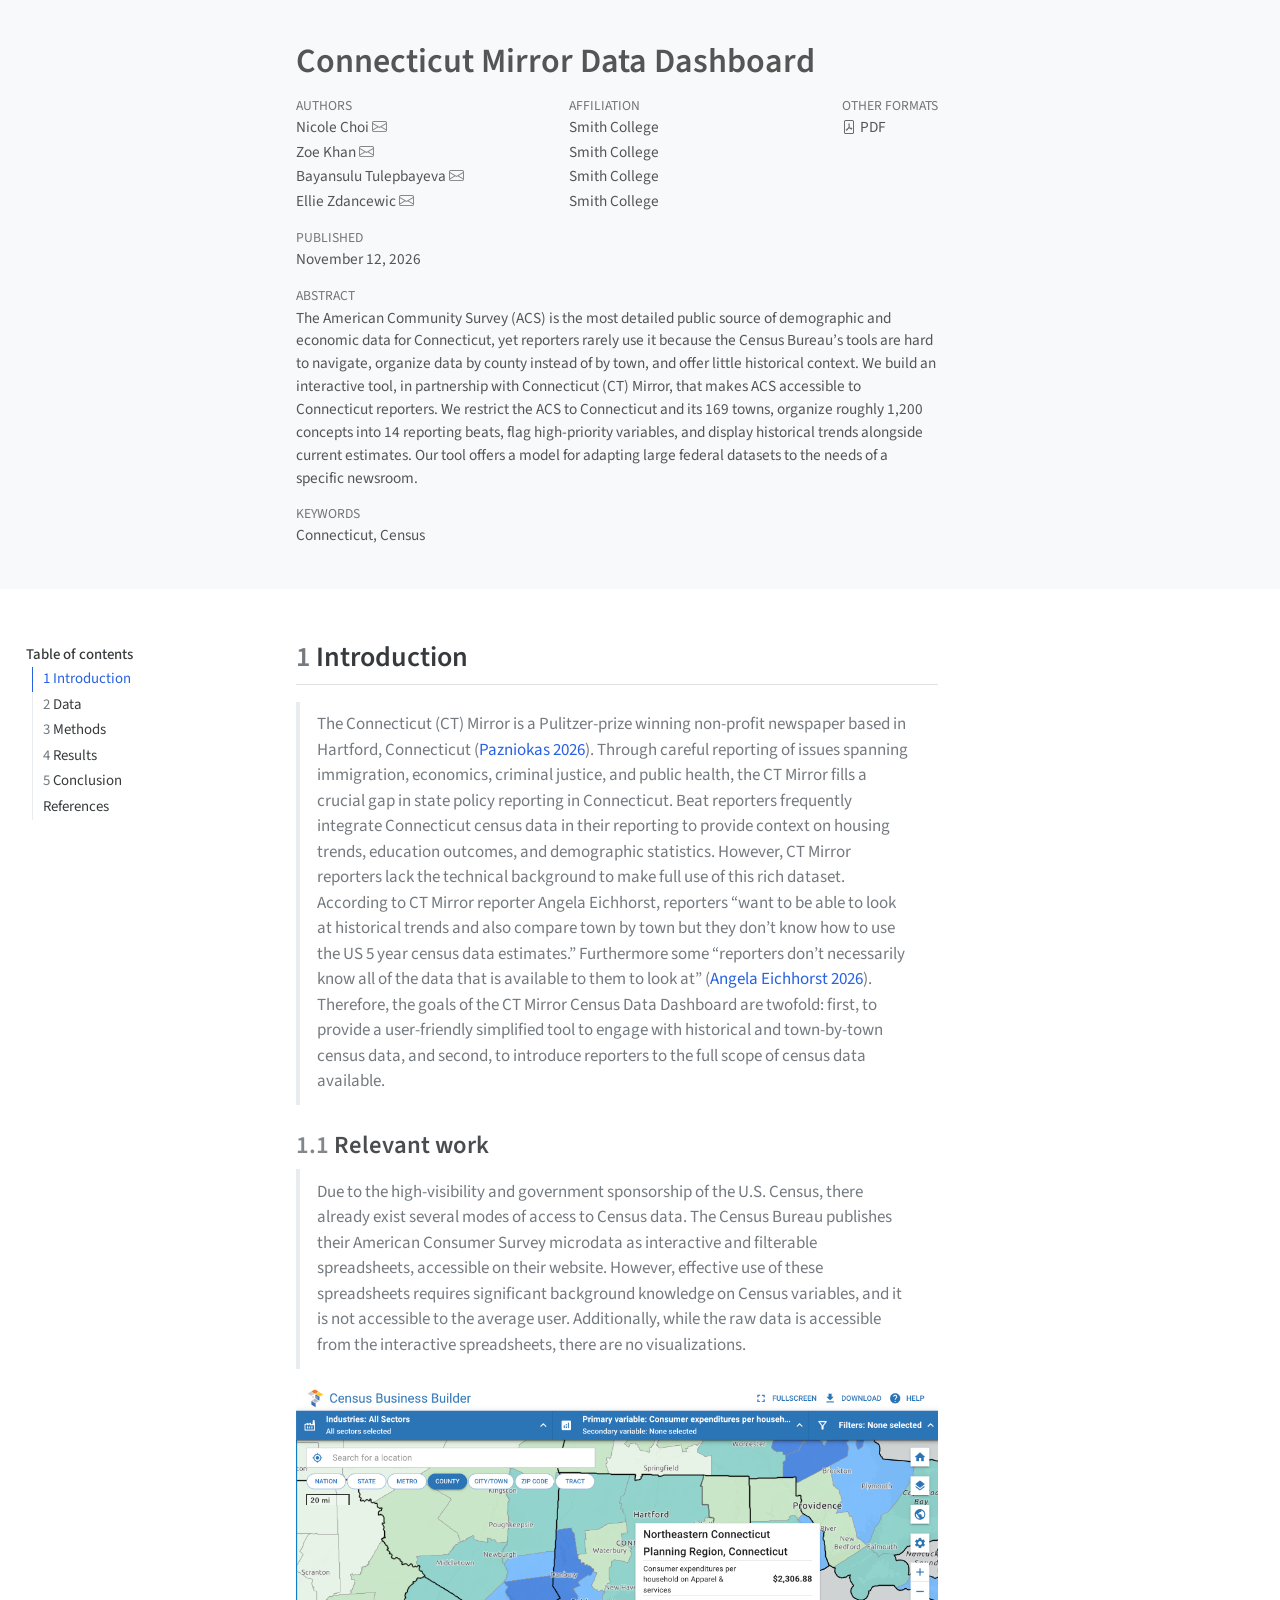
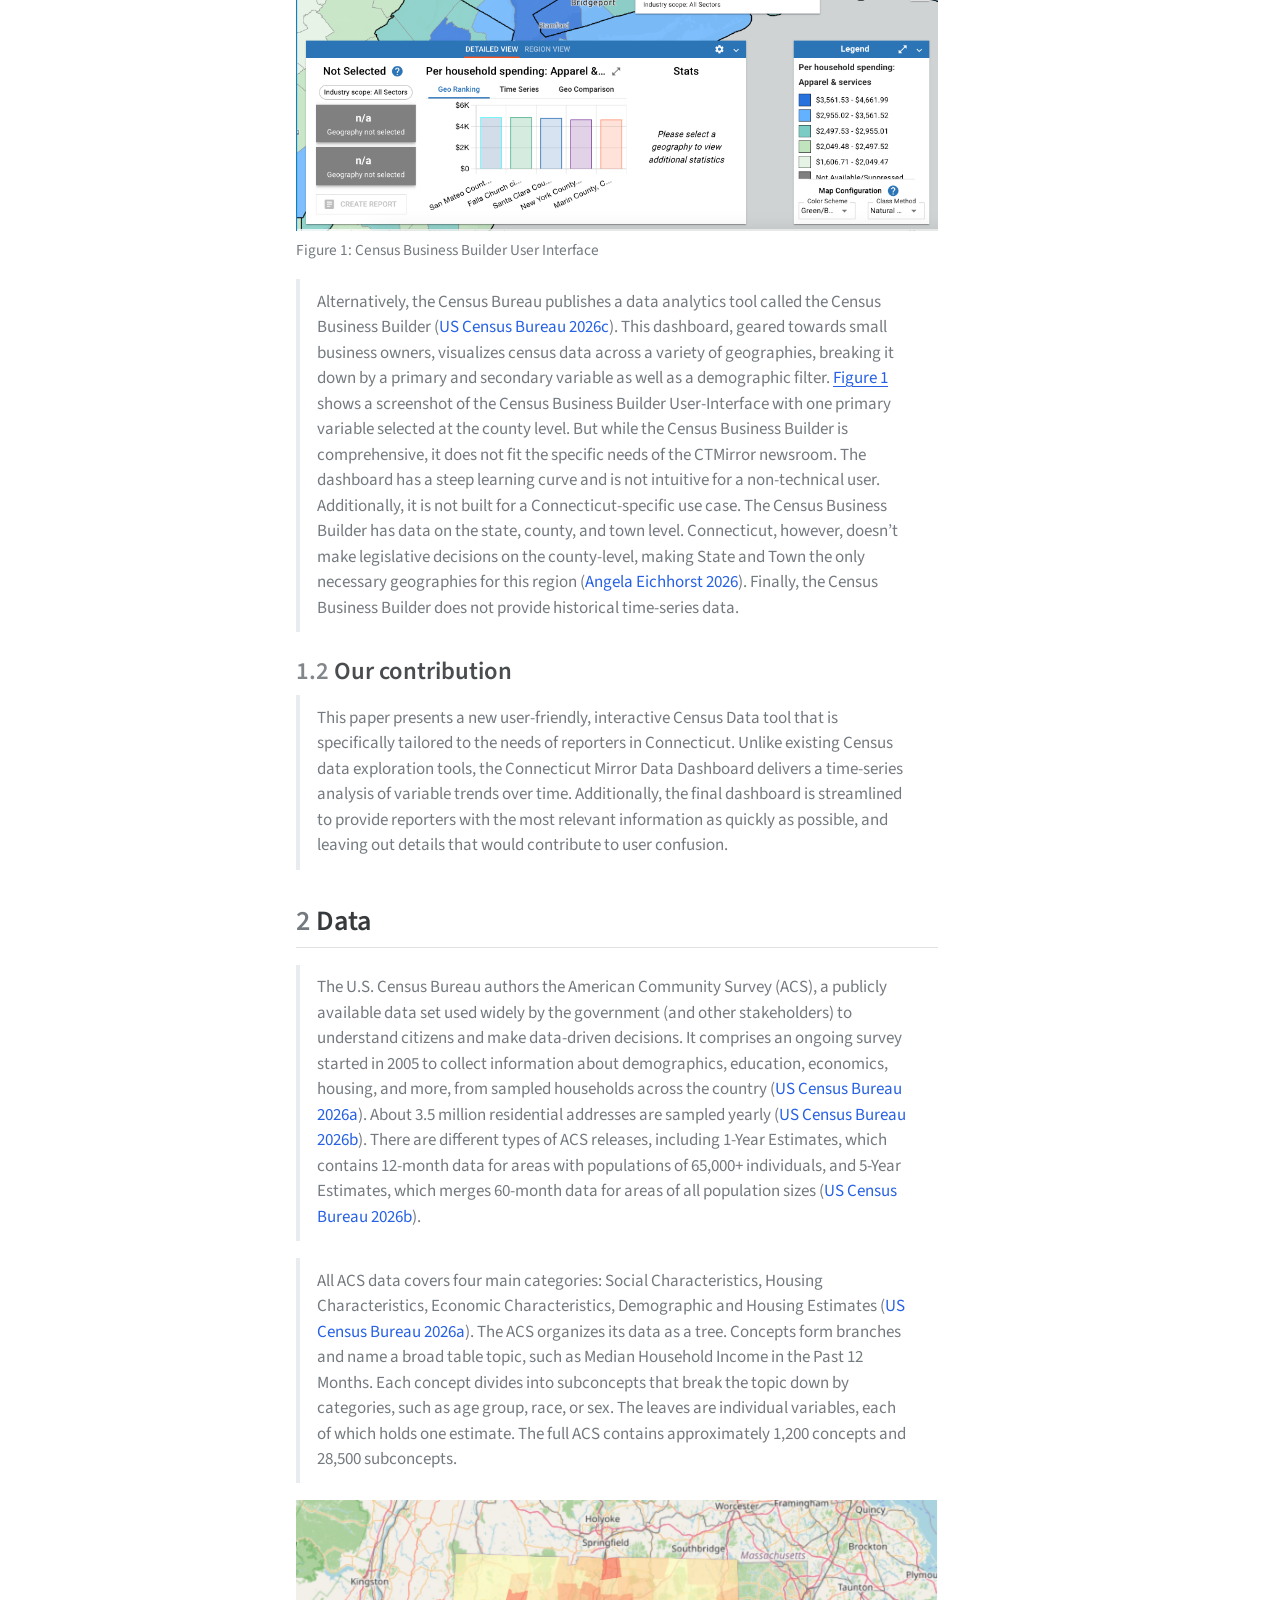
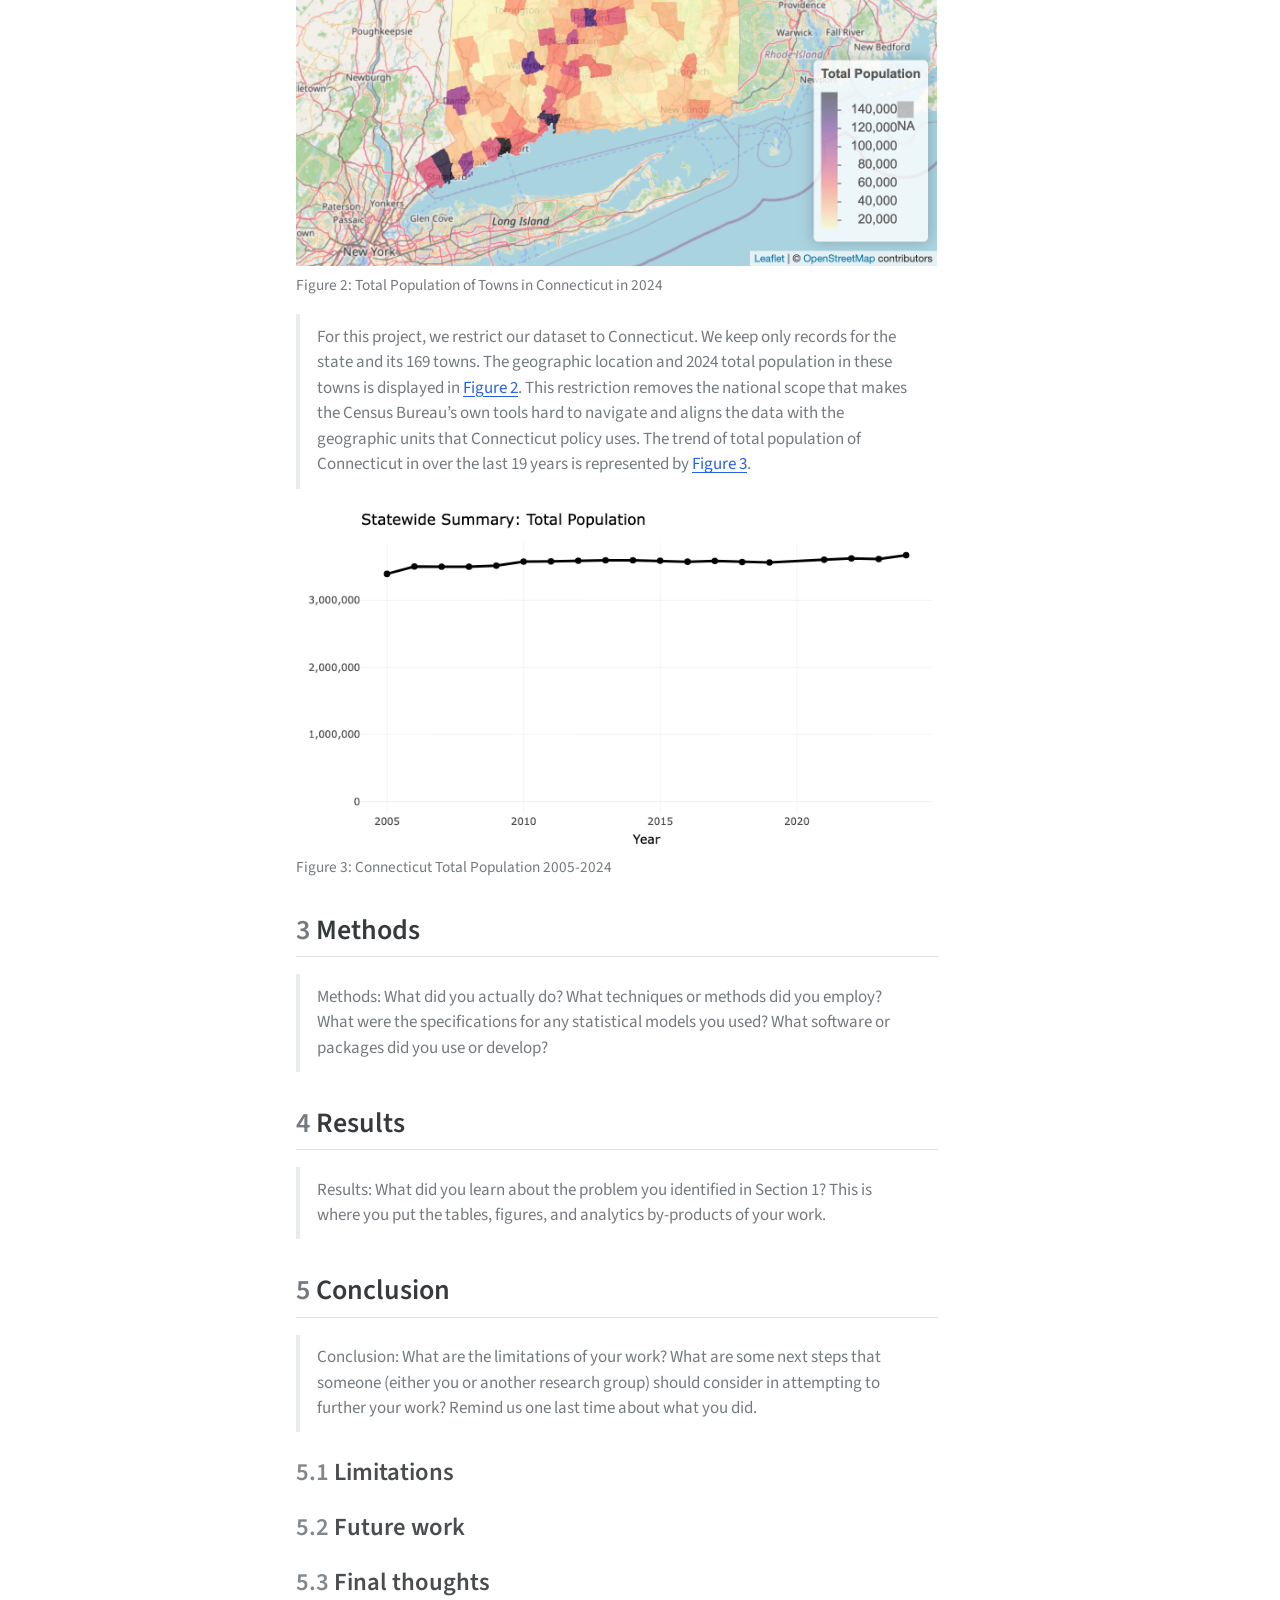
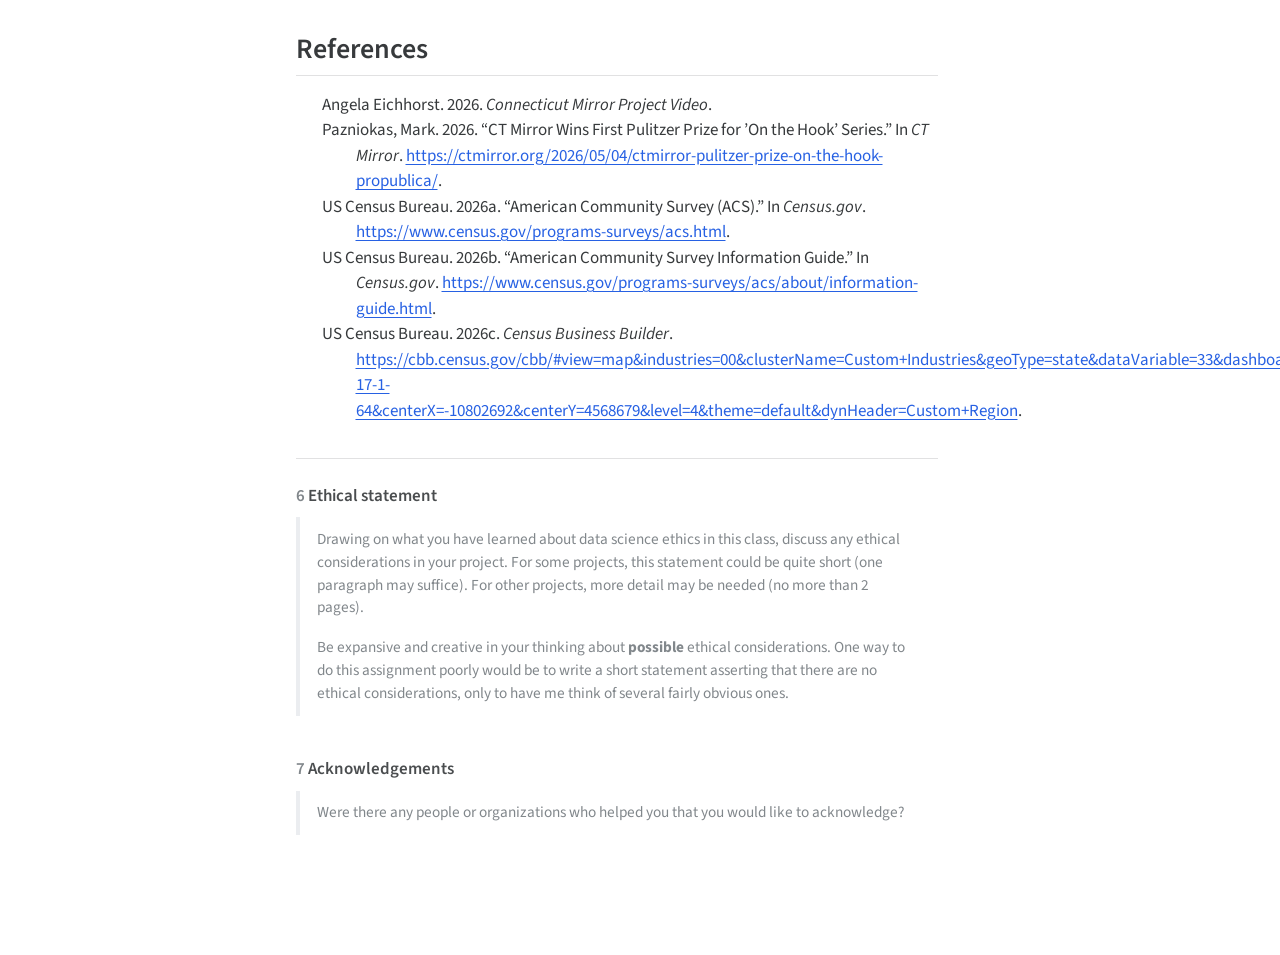
==== index.html @ efb8e5ab "Built site for gh-pages" ====
<!DOCTYPE html>
<html xmlns="http://www.w3.org/1999/xhtml" lang="en" xml:lang="en"><head>

<meta charset="utf-8">
<meta name="generator" content="quarto-1.12.1">

<meta name="viewport" content="width=device-width, initial-scale=1.0, user-scalable=yes">

<meta name="author" content="Nicole Choi">
<meta name="author" content="Zoe Khan">
<meta name="author" content="Bayansulu Tulepbayeva">
<meta name="author" content="Ellie Zdancewic">
<meta name="dcterms.date" content="2026-11-12">
<meta name="keywords" content="Connecticut, Census">

<title>Connecticut Mirror Data Dashboard</title>
<style>
/* Default styles provided by pandoc.
** See https://pandoc.org/MANUAL.html#variables-for-html for config info.
*/
span.smallcaps{font-variant: small-caps;}
div.columns{display: flex; gap: 1.5em;}
div.column{flex: auto;}
@media screen {
div.columns{gap: min(4vw, 1.5em);}
div.column{overflow-x: auto;}
}
div.hanging-indent{margin-left: 1.5em; text-indent: -1.5em;}
ul.task-list{list-style: none;}
ul.task-list li input[type="checkbox"] {
  width: 0.8em;
  margin: 0 0.8em 0.2em -1em; /* quarto-specific, see https://github.com/quarto-dev/quarto-cli/issues/4556 */ 
  vertical-align: middle;
}
/* CSS for citations */
div.csl-bib-body { }
div.csl-entry {
  clear: both;
}
.hanging-indent div.csl-entry {
  margin-left:2em;
  text-indent:-2em;
}
div.csl-left-margin {
  min-width:2em;
  float:left;
}
div.csl-right-inline {
  margin-left:2em;
  padding-left:1em;
}
div.csl-indent {
  margin-left: 2em;
}</style>


<script src="site_libs/clipboard/clipboard.min.js"></script>
<script src="site_libs/quarto-html/quarto.js" type="module"></script>
<script src="site_libs/quarto-html/tabsets/tabsets.js" type="module"></script>
<script src="site_libs/quarto-html/scrollable-regions/scrollable-regions.js" type="module"></script>
<script src="site_libs/quarto-html/popper.min.js"></script>
<script src="site_libs/quarto-html/tippy.umd.min.js"></script>
<script src="site_libs/quarto-html/anchor.min.js"></script>
<link href="site_libs/quarto-html/tippy.css" rel="stylesheet">
<link href="site_libs/quarto-html/quarto-syntax-highlighting-6f4d992786adc40a866529610d8cdb02.css" rel="stylesheet" id="quarto-text-highlighting-styles">
<script src="site_libs/bootstrap/bootstrap.min.js"></script>
<link href="site_libs/bootstrap/bootstrap-icons.css" rel="stylesheet">
<link href="site_libs/bootstrap/bootstrap-808fa2b54be4417f9355fb1d1925d19c.min.css" rel="stylesheet" append-hash="true" id="quarto-bootstrap" data-mode="light">
<script src="site_libs/quarto-contrib/glightbox/glightbox.min.js"></script>
<link href="site_libs/quarto-contrib/glightbox/glightbox.min.css" rel="stylesheet">
<link href="site_libs/quarto-contrib/glightbox/lightbox.css" rel="stylesheet">
<script async="" src="https://hypothes.is/embed.js"></script>
<script>
  window.document.addEventListener("DOMContentLoaded", function (_event) {
    document.body.classList.add('hypothesis-enabled');
  });
</script>


<meta name="citation_title" content="Connecticut Mirror Data Dashboard">
<meta name="citation_abstract" content="The American Community Survey (ACS) is the most detailed public source of demographic and economic data for Connecticut, yet reporters rarely use it because the Census Bureau’s tools are hard to navigate, organize data by county instead of by town, and offer little historical context. We build an interactive tool, in partnership with Connecticut (CT) Mirror, that makes ACS accessible to Connecticut reporters. We restrict the ACS to Connecticut and its 169 towns, organize roughly 1,200 concepts into 14 reporting beats, flag high-priority variables, and display historical trends alongside current estimates. Our tool offers a model for adapting large federal datasets to the needs of a specific newsroom.
">
<meta name="citation_keywords" content="Connecticut,Census">
<meta name="citation_author" content="Nicole Choi">
<meta name="citation_author" content="Zoe Khan">
<meta name="citation_author" content="Bayansulu Tulepbayeva">
<meta name="citation_author" content="Ellie Zdancewic">
<meta name="citation_publication_date" content="2026-11-12">
<meta name="citation_cover_date" content="2026-11-12">
<meta name="citation_year" content="2026">
<meta name="citation_online_date" content="2026-11-12">
<meta name="citation_language" content="en">
<meta name="citation_reference" content="citation_title=American Community Survey (ACS); citation_abstract=The American Community Survey is the premier source for information about America’s changing population, housing and workforce.; citation_author=US Census Bureau; citation_publication_date=2026; citation_cover_date=2026; citation_year=2026; citation_fulltext_html_url=https://www.census.gov/programs-surveys/acs.html; citation_journal_title=Census.gov;">
<meta name="citation_reference" content="citation_title=American Community Survey Information Guide; citation_abstract=You have questions. We have answers! &amp;mdash; in the ACS Information Guide &amp;mdash; a comprehensive guide to all things ACS.; citation_author=US Census Bureau; citation_publication_date=2026; citation_cover_date=2026; citation_year=2026; citation_fulltext_html_url=https://www.census.gov/programs-surveys/acs/about/information-guide.html; citation_journal_title=Census.gov;">
<meta name="citation_reference" content="citation_title=CT Mirror wins first Pulitzer Prize for ’On the Hook’ series; citation_abstract=The series, produced with ProPublica, focused on how CT laws had come to favor towing companies at the expense of low-income residents.; citation_author=Mark Pazniokas; citation_publication_date=2026-05; citation_cover_date=2026-05; citation_year=2026; citation_fulltext_html_url=https://ctmirror.org/2026/05/04/ctmirror-pulitzer-prize-on-the-hook-propublica/; citation_journal_title=CT Mirror;">
<meta name="citation_reference" content="citation_title=Connecticut Mirror Project Video; citation_author=Angela Eichhorst; citation_publication_date=2026; citation_cover_date=2026; citation_year=2026;">
<meta name="citation_reference" content="citation_title=Census Business Builder; citation_author=US Census Bureau; citation_publication_date=2026; citation_cover_date=2026; citation_year=2026; citation_fulltext_html_url=https://cbb.census.gov/cbb/#view=map&amp;industries=00&amp;clusterName=Custom+Industries&amp;geoType=state&amp;dataVariable=33&amp;dashboardVars=15-17-1-64&amp;centerX=-10802692&amp;centerY=4568679&amp;level=4&amp;theme=default&amp;dynHeader=Custom+Region;">
</head>

<body class="quarto-light"><a id="quarto-skip-link" class="visually-hidden-focusable" href="#quarto-document-content">Skip to main content</a>

<header id="title-block-header" class="quarto-title-block default toc-left page-columns page-full">
  <div class="quarto-title-banner page-columns page-full">
    <div class="quarto-title column-body">
      <h1 class="title">Connecticut Mirror Data Dashboard</h1>
          </div>

    
    <div class="quarto-title-meta-container">
      <div class="quarto-title-meta-column-start">
            <div class="quarto-title-meta-author">
          <div class="quarto-title-meta-heading">Authors</div>
          <div class="quarto-title-meta-heading">Affiliation</div>
          
                <div class="quarto-title-meta-contents">
            <p class="author">Nicole Choi <a href="mailto:nchoi@smith.edu" class="quarto-title-author-email"><i class="bi bi-envelope"></i></a> </p>
          </div>
                <div class="quarto-title-meta-contents">
                    <p class="affiliation">
                        Smith College
                      </p>
                  </div>
                      <div class="quarto-title-meta-contents">
            <p class="author">Zoe Khan <a href="mailto:zkhan@smith.edu" class="quarto-title-author-email"><i class="bi bi-envelope"></i></a> </p>
          </div>
                <div class="quarto-title-meta-contents">
                    <p class="affiliation">
                        Smith College
                      </p>
                  </div>
                      <div class="quarto-title-meta-contents">
            <p class="author">Bayansulu Tulepbayeva <a href="mailto:btulepbayeva@smith.edu" class="quarto-title-author-email"><i class="bi bi-envelope"></i></a> </p>
          </div>
                <div class="quarto-title-meta-contents">
                    <p class="affiliation">
                        Smith College
                      </p>
                  </div>
                      <div class="quarto-title-meta-contents">
            <p class="author">Ellie Zdancewic <a href="mailto:ezdancewic@smith.edu" class="quarto-title-author-email"><i class="bi bi-envelope"></i></a> </p>
          </div>
                <div class="quarto-title-meta-contents">
                    <p class="affiliation">
                        Smith College
                      </p>
                  </div>
                    </div>
        
        <div class="quarto-title-meta">

                      
                <div>
            <div class="quarto-title-meta-heading">Published</div>
            <div class="quarto-title-meta-contents">
              <p class="date">November 12, 2026</p>
            </div>
          </div>
          
                
              </div>
      </div>
      <div class="quarto-title-meta-column-end quarto-other-formats-target">
      <div class="quarto-alternate-formats"><div class="quarto-title-meta-heading">Other Formats</div><div class="quarto-title-meta-contents"><p><a href="index.pdf"><i class="bi bi-file-pdf"></i>PDF</a></p></div></div></div>
    </div>

    <div>
      <div class="abstract">
        <div class="block-title">Abstract</div>
        <p>The American Community Survey (ACS) is the most detailed public source of demographic and economic data for Connecticut, yet reporters rarely use it because the Census Bureau’s tools are hard to navigate, organize data by county instead of by town, and offer little historical context. We build an interactive tool, in partnership with Connecticut (CT) Mirror, that makes ACS accessible to Connecticut reporters. We restrict the ACS to Connecticut and its 169 towns, organize roughly 1,200 concepts into 14 reporting beats, flag high-priority variables, and display historical trends alongside current estimates. Our tool offers a model for adapting large federal datasets to the needs of a specific newsroom.</p>
      </div>
    </div>

    <div>
      <div class="keywords">
        <div class="block-title">Keywords</div>
        <p>Connecticut, Census</p>
      </div>
    </div>

    <div class="quarto-other-links-text-target">
    </div>  </div>
</header><div id="quarto-content" class="page-columns page-rows-contents page-layout-article toc-left">
<div id="quarto-sidebar-toc-left" class="sidebar toc-left">
  <nav id="TOC" role="doc-toc" aria-labelledby="toc-title" class="toc-active">
    <h2 id="toc-title">Table of contents</h2>
   
  <ul>
  <li><a href="#introduction" id="toc-introduction" class="nav-link active" data-scroll-target="#introduction"><span class="header-section-number">1</span> Introduction</a>
  <ul class="collapse">
  <li><a href="#relevant-work" id="toc-relevant-work" class="nav-link" data-scroll-target="#relevant-work"><span class="header-section-number">1.1</span> Relevant work</a></li>
  <li><a href="#our-contribution" id="toc-our-contribution" class="nav-link" data-scroll-target="#our-contribution"><span class="header-section-number">1.2</span> Our contribution</a></li>
  </ul></li>
  <li><a href="#sec-data" id="toc-sec-data" class="nav-link" data-scroll-target="#sec-data"><span class="header-section-number">2</span> Data</a></li>
  <li><a href="#sec-methods" id="toc-sec-methods" class="nav-link" data-scroll-target="#sec-methods"><span class="header-section-number">3</span> Methods</a></li>
  <li><a href="#results" id="toc-results" class="nav-link" data-scroll-target="#results"><span class="header-section-number">4</span> Results</a></li>
  <li><a href="#conclusion" id="toc-conclusion" class="nav-link" data-scroll-target="#conclusion"><span class="header-section-number">5</span> Conclusion</a>
  <ul class="collapse">
  <li><a href="#limitations" id="toc-limitations" class="nav-link" data-scroll-target="#limitations"><span class="header-section-number">5.1</span> Limitations</a></li>
  <li><a href="#future-work" id="toc-future-work" class="nav-link" data-scroll-target="#future-work"><span class="header-section-number">5.2</span> Future work</a></li>
  <li><a href="#final-thoughts" id="toc-final-thoughts" class="nav-link" data-scroll-target="#final-thoughts"><span class="header-section-number">5.3</span> Final thoughts</a></li>
  </ul></li>
  
  
  <li><a href="#references" id="toc-references" class="nav-link" data-scroll-target="#references">References</a></li>
  </ul>
</nav>
</div>
<div id="quarto-margin-sidebar" class="sidebar margin-sidebar zindex-bottom">
</div>
<main class="content quarto-banner-title-block" id="quarto-document-content" tabindex="-1">



  


<section id="introduction" class="level2" data-number="1">
<h2 data-number="1" class="anchored" data-anchor-id="introduction"><span class="header-section-number">1</span> Introduction</h2>
<blockquote class="blockquote">
<p>The Connecticut (CT) Mirror is a Pulitzer-prize winning non-profit newspaper based in Hartford, Connecticut <span class="citation" data-cites="pazniokas_ct_2026">(<a href="#ref-pazniokas_ct_2026" role="doc-biblioref">Pazniokas 2026</a>)</span>. Through careful reporting of issues spanning immigration, economics, criminal justice, and public health, the CT Mirror fills a crucial gap in state policy reporting in Connecticut. Beat reporters frequently integrate Connecticut census data in their reporting to provide context on housing trends, education outcomes, and demographic statistics. However, CT Mirror reporters lack the technical background to make full use of this rich dataset. According to CT Mirror reporter Angela Eichhorst, reporters “want to be able to look at historical trends and also compare town by town but they don’t know how to use the US 5 year census data estimates.” Furthermore some “reporters don’t necessarily know all of the data that is available to them to look at” <span class="citation" data-cites="angela_eichhorst_connecticut_2026">(<a href="#ref-angela_eichhorst_connecticut_2026" role="doc-biblioref">Angela Eichhorst 2026</a>)</span>. Therefore, the goals of the CT Mirror Census Data Dashboard are twofold: first, to provide a user-friendly simplified tool to engage with historical and town-by-town census data, and second, to introduce reporters to the full scope of census data available.</p>
</blockquote>
<section id="relevant-work" class="level3" data-number="1.1">
<h3 data-number="1.1" class="anchored" data-anchor-id="relevant-work"><span class="header-section-number">1.1</span> Relevant work</h3>
<blockquote class="blockquote">
<p>Due to the high-visibility and government sponsorship of the U.S. Census, there already exist several modes of access to Census data. The Census Bureau publishes their American Consumer Survey microdata as interactive and filterable spreadsheets, accessible on their website. However, effective use of these spreadsheets requires significant background knowledge on Census variables, and it is not accessible to the average user. Additionally, while the raw data is accessible from the interactive spreadsheets, there are no visualizations.</p>
</blockquote>
<div id="fig-cbb" class="quarto-float quarto-figure quarto-figure-center anchored">
<figure class="quarto-float quarto-float-fig figure">
<div aria-describedby="fig-cbb-caption-0ceaefa1-69ba-4598-a22c-09a6ac19f8ca">
<a href="images/cbb_image.png" class="lightbox" data-gallery="quarto-lightbox-gallery-1" title="Figure&nbsp;1: Census Business Builder User Interface"><img src="images/cbb_image.png" class="img-fluid figure-img"></a>
</div>
<figcaption class="quarto-float-caption-bottom quarto-float-caption quarto-float-fig" id="fig-cbb-caption-0ceaefa1-69ba-4598-a22c-09a6ac19f8ca">
Figure&nbsp;1: Census Business Builder User Interface
</figcaption>
</figure>
</div>
<blockquote class="blockquote">
<p>Alternatively, the Census Bureau publishes a data analytics tool called the Census Business Builder <span class="citation" data-cites="us_census_bureau_census_2026">(<a href="#ref-us_census_bureau_census_2026" role="doc-biblioref">US Census Bureau 2026c</a>)</span>. This dashboard, geared towards small business owners, visualizes census data across a variety of geographies, breaking it down by a primary and secondary variable as well as a demographic filter. <a href="#fig-cbb" class="quarto-xref">Figure&nbsp;1</a> shows a screenshot of the Census Business Builder User-Interface with one primary variable selected at the county level. But while the Census Business Builder is comprehensive, it does not fit the specific needs of the CTMirror newsroom. The dashboard has a steep learning curve and is not intuitive for a non-technical user. Additionally, it is not built for a Connecticut-specific use case. The Census Business Builder has data on the state, county, and town level. Connecticut, however, doesn’t make legislative decisions on the county-level, making State and Town the only necessary geographies for this region <span class="citation" data-cites="angela_eichhorst_connecticut_2026">(<a href="#ref-angela_eichhorst_connecticut_2026" role="doc-biblioref">Angela Eichhorst 2026</a>)</span>. Finally, the Census Business Builder does not provide historical time-series data.</p>
</blockquote>
</section>
<section id="our-contribution" class="level3" data-number="1.2">
<h3 data-number="1.2" class="anchored" data-anchor-id="our-contribution"><span class="header-section-number">1.2</span> Our contribution</h3>
<blockquote class="blockquote">
<p>This paper presents a new user-friendly, interactive Census Data tool that is specifically tailored to the needs of reporters in Connecticut. Unlike existing Census data exploration tools, the Connecticut Mirror Data Dashboard delivers a time-series analysis of variable trends over time. Additionally, the final dashboard is streamlined to provide reporters with the most relevant information as quickly as possible, and leaving out details that would contribute to user confusion.</p>
</blockquote>
</section>
</section>
<section id="sec-data" class="level2" data-number="2">
<h2 data-number="2" class="anchored" data-anchor-id="sec-data"><span class="header-section-number">2</span> Data</h2>
<blockquote class="blockquote">
<p>The U.S. Census Bureau authors the American Community Survey (ACS), a publicly available data set used widely by the government (and other stakeholders) to understand citizens and make data-driven decisions. It comprises an ongoing survey started in 2005 to collect information about demographics, education, economics, housing, and more, from sampled households across the country <span class="citation" data-cites="us_census_bureau_american_2026">(<a href="#ref-us_census_bureau_american_2026" role="doc-biblioref">US Census Bureau 2026a</a>)</span>. About 3.5 million residential addresses are sampled yearly <span class="citation" data-cites="us_census_bureau_american_2026-1">(<a href="#ref-us_census_bureau_american_2026-1" role="doc-biblioref">US Census Bureau 2026b</a>)</span>. There are different types of ACS releases, including 1-Year Estimates, which contains 12-month data for areas with populations of 65,000+ individuals, and 5-Year Estimates, which merges 60-month data for areas of all population sizes <span class="citation" data-cites="us_census_bureau_american_2026-1">(<a href="#ref-us_census_bureau_american_2026-1" role="doc-biblioref">US Census Bureau 2026b</a>)</span>.</p>
</blockquote>
<blockquote class="blockquote">
<p>All ACS data covers four main categories: Social Characteristics, Housing Characteristics, Economic Characteristics, Demographic and Housing Estimates <span class="citation" data-cites="us_census_bureau_american_2026">(<a href="#ref-us_census_bureau_american_2026" role="doc-biblioref">US Census Bureau 2026a</a>)</span>. The ACS organizes its data as a tree. Concepts form branches and name a broad table topic, such as Median Household Income in the Past 12 Months. Each concept divides into subconcepts that break the topic down by categories, such as age group, race, or sex. The leaves are individual variables, each of which holds one estimate. The full ACS contains approximately 1,200 concepts and 28,500 subconcepts.</p>
</blockquote>
<div id="fig-towns" class="quarto-float quarto-figure quarto-figure-center anchored">
<figure class="quarto-float quarto-float-fig figure">
<div aria-describedby="fig-towns-caption-0ceaefa1-69ba-4598-a22c-09a6ac19f8ca">
<a href="images/ct_pop_map.png" class="lightbox" data-gallery="quarto-lightbox-gallery-2" title="Figure&nbsp;2: Total Population of Towns in Connecticut in 2024"><img src="images/ct_pop_map.png" class="img-fluid figure-img"></a>
</div>
<figcaption class="quarto-float-caption-bottom quarto-float-caption quarto-float-fig" id="fig-towns-caption-0ceaefa1-69ba-4598-a22c-09a6ac19f8ca">
Figure&nbsp;2: Total Population of Towns in Connecticut in 2024
</figcaption>
</figure>
</div>
<blockquote class="blockquote">
<p>For this project, we restrict our dataset to Connecticut. We keep only records for the state and its 169 towns. The geographic location and 2024 total population in these towns is displayed in <a href="#fig-towns" class="quarto-xref">Figure&nbsp;2</a>. This restriction removes the national scope that makes the Census Bureau’s own tools hard to navigate and aligns the data with the geographic units that Connecticut policy uses. The trend of total population of Connecticut in over the last 19 years is represented by <a href="#fig-ts" class="quarto-xref">Figure&nbsp;3</a>.</p>
</blockquote>
<div id="fig-ts" class="quarto-float quarto-figure quarto-figure-center anchored">
<figure class="quarto-float quarto-float-fig figure">
<div aria-describedby="fig-ts-caption-0ceaefa1-69ba-4598-a22c-09a6ac19f8ca">
<a href="images/ct_pop_ts.png" class="lightbox" data-gallery="quarto-lightbox-gallery-3" title="Figure&nbsp;3: Connecticut Total Population 2005-2024"><img src="images/ct_pop_ts.png" class="img-fluid figure-img"></a>
</div>
<figcaption class="quarto-float-caption-bottom quarto-float-caption quarto-float-fig" id="fig-ts-caption-0ceaefa1-69ba-4598-a22c-09a6ac19f8ca">
Figure&nbsp;3: Connecticut Total Population 2005-2024
</figcaption>
</figure>
</div>
</section>
<section id="sec-methods" class="level2" data-number="3">
<h2 data-number="3" class="anchored" data-anchor-id="sec-methods"><span class="header-section-number">3</span> Methods</h2>
<blockquote class="blockquote">
<p>Methods: What did you actually do? What techniques or methods did you employ? What were the specifications for any statistical models you used? What software or packages did you use or develop?</p>
</blockquote>
</section>
<section id="results" class="level2" data-number="4">
<h2 data-number="4" class="anchored" data-anchor-id="results"><span class="header-section-number">4</span> Results</h2>
<blockquote class="blockquote">
<p>Results: What did you learn about the problem you identified in Section 1? This is where you put the tables, figures, and analytics by-products of your work.</p>
</blockquote>
</section>
<section id="conclusion" class="level2" data-number="5">
<h2 data-number="5" class="anchored" data-anchor-id="conclusion"><span class="header-section-number">5</span> Conclusion</h2>
<blockquote class="blockquote">
<p>Conclusion: What are the limitations of your work? What are some next steps that someone (either you or another research group) should consider in attempting to further your work? Remind us one last time about what you did.</p>
</blockquote>
<section id="limitations" class="level3" data-number="5.1">
<h3 data-number="5.1" class="anchored" data-anchor-id="limitations"><span class="header-section-number">5.1</span> Limitations</h3>
</section>
<section id="future-work" class="level3" data-number="5.2">
<h3 data-number="5.2" class="anchored" data-anchor-id="future-work"><span class="header-section-number">5.2</span> Future work</h3>
</section>
<section id="final-thoughts" class="level3" data-number="5.3">
<h3 data-number="5.3" class="anchored" data-anchor-id="final-thoughts"><span class="header-section-number">5.3</span> Final thoughts</h3>
</section>
</section>


<section id="references" class="level2 unnumbered">
<h2 class="unnumbered anchored" data-anchor-id="references">References</h2>
<div id="refs" class="references csl-bib-body hanging-indent" role="list">
<div id="ref-angela_eichhorst_connecticut_2026" class="csl-entry" role="listitem">
Angela Eichhorst. 2026. <em>Connecticut <span>Mirror</span> <span>Project</span> <span>Video</span></em>.
</div>
<div id="ref-pazniokas_ct_2026" class="csl-entry" role="listitem">
Pazniokas, Mark. 2026. <span>“<span>CT</span> <span>Mirror</span> Wins First <span>Pulitzer</span> <span>Prize</span> for ’<span>On</span> the <span>Hook</span>’ Series.”</span> In <em>CT Mirror</em>. <a href="https://ctmirror.org/2026/05/04/ctmirror-pulitzer-prize-on-the-hook-propublica/">https://ctmirror.org/2026/05/04/ctmirror-pulitzer-prize-on-the-hook-propublica/</a>.
</div>
<div id="ref-us_census_bureau_american_2026" class="csl-entry" role="listitem">
US Census Bureau. 2026a. <span>“American <span>Community</span> <span>Survey</span> (<span>ACS</span>).”</span> In <em>Census.gov</em>. <a href="https://www.census.gov/programs-surveys/acs.html">https://www.census.gov/programs-surveys/acs.html</a>.
</div>
<div id="ref-us_census_bureau_american_2026-1" class="csl-entry" role="listitem">
US Census Bureau. 2026b. <span>“American <span>Community</span> <span>Survey</span> <span>Information</span> <span>Guide</span>.”</span> In <em>Census.gov</em>. <a href="https://www.census.gov/programs-surveys/acs/about/information-guide.html">https://www.census.gov/programs-surveys/acs/about/information-guide.html</a>.
</div>
<div id="ref-us_census_bureau_census_2026" class="csl-entry" role="listitem">
US Census Bureau. 2026c. <em>Census <span>Business</span> <span>Builder</span></em>. <a href="https://cbb.census.gov/cbb/#view=map&amp;industries=00&amp;clusterName=Custom+Industries&amp;geoType=state&amp;dataVariable=33&amp;dashboardVars=15-17-1-64&amp;centerX=-10802692&amp;centerY=4568679&amp;level=4&amp;theme=default&amp;dynHeader=Custom+Region">https://cbb.census.gov/cbb/#view=map&amp;industries=00&amp;clusterName=Custom+Industries&amp;geoType=state&amp;dataVariable=33&amp;dashboardVars=15-17-1-64&amp;centerX=-10802692&amp;centerY=4568679&amp;level=4&amp;theme=default&amp;dynHeader=Custom+Region</a>.
</div>
</div>
</section>

<div id="quarto-appendix" class="default"><section id="ethical-statement" class="level2 appendix" data-number="6"><h2 class="anchored quarto-appendix-heading"><span class="header-section-number">6</span> Ethical statement</h2><div class="quarto-appendix-contents">

<blockquote class="blockquote">
<p>Drawing on what you have learned about data science ethics in this class, discuss any ethical considerations in your project. For some projects, this statement could be quite short (one paragraph may suffice). For other projects, more detail may be needed (no more than 2 pages).</p>
<p>Be expansive and creative in your thinking about <strong>possible</strong> ethical considerations. One way to do this assignment poorly would be to write a short statement asserting that there are no ethical considerations, only to have me think of several fairly obvious ones.</p>
</blockquote>
</div></section><section id="acknowledgements" class="level2 appendix" data-number="7"><h2 class="anchored quarto-appendix-heading"><span class="header-section-number">7</span> Acknowledgements</h2><div class="quarto-appendix-contents">

<blockquote class="blockquote">
<p>Were there any people or organizations who helped you that you would like to acknowledge?</p>
</blockquote>
</div></section></div></main>
<!-- /main column -->
<script id="quarto-html-after-body" type="application/javascript">
  window.document.addEventListener("DOMContentLoaded", function (event) {
    const icon = "";
    const anchorJS = new window.AnchorJS();
    anchorJS.options = {
      placement: 'right',
      icon: icon
    };
    anchorJS.add('.anchored');
    const isCodeAnnotation = (el) => {
      for (const clz of el.classList) {
        if (clz.startsWith('code-annotation-')) {                     
          return true;
        }
      }
      return false;
    }
    const onCopySuccess = function(e) {
      // button target
      const button = e.trigger;
      // don't keep focus
      button.blur();
      // flash "checked"
      button.classList.add('code-copy-button-checked');
      var currentTitle = button.getAttribute("title");
      button.setAttribute("title", "Copied!");
      let tooltip;
      if (window.bootstrap) {
        button.setAttribute("data-bs-toggle", "tooltip");
        button.setAttribute("data-bs-placement", "left");
        button.setAttribute("data-bs-title", "Copied!");
        tooltip = new bootstrap.Tooltip(button, 
          { trigger: "manual", 
            customClass: "code-copy-button-tooltip",
            offset: [0, -8]});
        tooltip.show();    
      }
      setTimeout(function() {
        if (tooltip) {
          tooltip.hide();
          button.removeAttribute("data-bs-title");
          button.removeAttribute("data-bs-toggle");
          button.removeAttribute("data-bs-placement");
        }
        button.setAttribute("title", currentTitle);
        button.classList.remove('code-copy-button-checked');
      }, 1000);
      // clear code selection
      e.clearSelection();
    }
    const getTextToCopy = function(trigger) {
      const outerScaffold = trigger.parentElement.cloneNode(true);
      const codeEl = outerScaffold.querySelector('code');
      for (const childEl of codeEl.children) {
        if (isCodeAnnotation(childEl)) {
          childEl.remove();
        }
      }
      return codeEl.innerText;
    }
    const clipboard = new window.ClipboardJS('.code-copy-button:not([data-in-quarto-modal])', {
      text: getTextToCopy
    });
    clipboard.on('success', onCopySuccess);
    if (window.document.getElementById('quarto-embedded-source-code-modal')) {
      const clipboardModal = new window.ClipboardJS('.code-copy-button[data-in-quarto-modal]', {
        text: getTextToCopy,
        container: window.document.getElementById('quarto-embedded-source-code-modal')
      });
      clipboardModal.on('success', onCopySuccess);
    }
      var localhostRegex = new RegExp(/^(?:http|https):\/\/localhost\:?[0-9]*\//);
      var mailtoRegex = new RegExp(/^mailto:/);
        var filterRegex = new RegExp('/' + window.location.host + '/');
      const newWindowLabel = "(opens in a new tab)";
      const newWindowNoteId = "quarto-ext-newwindow-label";
      // Links reference one hidden label through aria-describedby, so the
      // announcement never changes their accessible name.
      var describeNewWindow = (link) => {
        if (!window.document.getElementById(newWindowNoteId)) {
          var newWindowNote = window.document.createElement("span");
          newWindowNote.id = newWindowNoteId;
          newWindowNote.hidden = true;
          newWindowNote.textContent = newWindowLabel;
          window.document.body.appendChild(newWindowNote);
        }
        var describedBy = (link.getAttribute("aria-describedby") || "").split(/\s+/).filter(Boolean);
        if (!describedBy.includes(newWindowNoteId)) {
          describedBy.push(newWindowNoteId);
          link.setAttribute("aria-describedby", describedBy.join(" "));
        }
      }
      var opensNewContext = (link) => {
        var target = (link.getAttribute("target") || "").toLowerCase();
        return target !== "" && !["_self", "_parent", "_top"].includes(target);
      }
      var isInternal = (href) => {
          return filterRegex.test(href) || localhostRegex.test(href) || mailtoRegex.test(href);
      }
      // Inspect non-navigation links and adorn them if external
      window.quartoDecorateExternalLinks = function (root) {
     var links = (root || window.document).querySelectorAll('a[href]:not(.nav-link):not(.navbar-brand):not(.toc-action):not(.sidebar-link):not(.sidebar-item-toggle):not(.pagination-link):not(.no-external):not([aria-hidden]):not(.dropdown-item):not(.quarto-navigation-tool):not(.about-link)');
      for (var i=0; i<links.length; i++) {
        const link = links[i];
        if (!isInternal(link.href)) {
          // undo the damage that might have been done by quarto-nav.js in the case of
          // links that we want to consider external
          if (link.dataset.originalHref !== undefined) {
            link.href = link.dataset.originalHref;
          }
          if (!link.classList.contains('no-external-icon')) {
          }
        }
        if (opensNewContext(link)) {
          describeNewWindow(link);
        }
      }
      };
      window.quartoDecorateExternalLinks(window.document);
    // Esc closes the popup (WCAG 1.4.13) and focus leaving both trigger and
    // popup closes it (WCAG 2.4.11); tippy handles neither for interactive popups.
    const hideOnEscAndFocusOut = {
      name: 'hideOnEscAndFocusOut',
      defaultValue: true,
      fn(instance) {
        const dismiss = () => {
          // A show scheduled by the trigger delay would otherwise reopen it
          instance.clearDelayTimeouts();
          instance.hide();
        };
        const onKeyDown = (event) => {
          if (event.key !== 'Escape') {
            return;
          }
          // Keep Esc from also reaching page handlers (e.g. reveal.js overview),
          // except an open reveal.js slide menu, which Esc should close too.
          // The menu handles keys only when its keyboard option is on.
          const menuHandlesEsc = window.Reveal?.getPlugin?.('menu')?.isOpen() &&
            window.Reveal.getConfig().menu?.keyboard !== false;
          if (!menuHandlesEsc) {
            event.stopPropagation();
          }
          if (instance.popper.contains(window.document.activeElement)) {
            // Disabled while refocusing so the focus trigger does not reopen it
            instance.disable();
            instance.reference.focus();
            instance.enable();
          }
          dismiss();
        };
        const onFocusOut = (event) => {
          const target = event.relatedTarget;
          if (target && !instance.reference.contains(target) &&
              !instance.popper.contains(target)) {
            dismiss();
          }
        };
        // On the trigger too: a click trigger (code-annotations: select) has no
        // blur handling. Attached for the instance's lifetime so leaving the
        // trigger also cancels a show still pending on the trigger delay.
        instance.reference.addEventListener('focusout', onFocusOut);
        return {
          onShow() {
            window.document.addEventListener('keydown', onKeyDown, true);
            instance.popper.addEventListener('focusout', onFocusOut);
          },
          onHide() {
            window.document.removeEventListener('keydown', onKeyDown, true);
            instance.popper.removeEventListener('focusout', onFocusOut);
          },
          onDestroy() {
            instance.reference.removeEventListener('focusout', onFocusOut);
          },
        };
      },
    };
    function tippyHover(el, contentFn, onTriggerFn, onUntriggerFn) {
      const config = {
        allowHTML: true,
        maxWidth: 500,
        delay: 100,
        arrow: false,
        appendTo: function(el) {
            return el.parentElement;
        },
        interactive: true,
        interactiveBorder: 10,
        theme: 'quarto',
        placement: 'bottom-start',
        plugins: [hideOnEscAndFocusOut],
      };
      if (contentFn) {
        config.content = contentFn;
      }
      if (onTriggerFn) {
        config.onTrigger = onTriggerFn;
      }
      if (onUntriggerFn) {
        config.onUntrigger = onUntriggerFn;
      }
      window.tippy(el, config); 
    }
    const noterefs = window.document.querySelectorAll('a[role="doc-noteref"]');
    for (var i=0; i<noterefs.length; i++) {
      const ref = noterefs[i];
      tippyHover(ref, function() {
        // use id or data attribute instead here
        let href = ref.getAttribute('data-footnote-href') || ref.getAttribute('href');
        try { href = new URL(href).hash; } catch {}
        const id = href.replace(/^#\/?/, "");
        const note = window.document.getElementById(id);
        if (note) {
          return note.innerHTML;
        } else {
          return "";
        }
      });
    }
    const xrefs = window.document.querySelectorAll('a.quarto-xref');
    const processXRef = (id, note) => {
      // Strip column container classes
      const stripColumnClz = (el) => {
        el.classList.remove("page-full", "page-columns");
        if (el.children) {
          for (const child of el.children) {
            stripColumnClz(child);
          }
        }
      }
      stripColumnClz(note)
      if (id === null || id.startsWith('sec-')) {
        // Special case sections, only their first couple elements
        const container = document.createElement("div");
        if (note.children && note.children.length > 2) {
          container.appendChild(note.children[0].cloneNode(true));
          for (let i = 1; i < note.children.length; i++) {
            const child = note.children[i];
            if (child.tagName === "P" && child.innerText === "") {
              continue;
            } else {
              container.appendChild(child.cloneNode(true));
              break;
            }
          }
          if (window.Quarto?.typesetMath) {
            window.Quarto.typesetMath(container);
          }
          return container.innerHTML
        } else {
          if (window.Quarto?.typesetMath) {
            window.Quarto.typesetMath(note);
          }
          return note.innerHTML;
        }
      } else {
        // Remove any anchor links if they are present
        const anchorLink = note.querySelector('a.anchorjs-link');
        if (anchorLink) {
          anchorLink.remove();
        }
        if (window.Quarto?.typesetMath) {
          window.Quarto.typesetMath(note);
        }
        if (note.classList.contains("callout")) {
          return note.outerHTML;
        } else {
          return note.innerHTML;
        }
      }
    }
    for (var i=0; i<xrefs.length; i++) {
      const xref = xrefs[i];
      tippyHover(xref, undefined, function(instance) {
        instance.disable();
        let url = xref.getAttribute('href');
        let hash = undefined; 
        if (url.startsWith('#')) {
          hash = url;
        } else {
          try { hash = new URL(url).hash; } catch {}
        }
        if (hash) {
          const id = hash.replace(/^#\/?/, "");
          const note = window.document.getElementById(id);
          if (note !== null) {
            try {
              const html = processXRef(id, note.cloneNode(true));
              instance.setContent(html);
            } finally {
              instance.enable();
              instance.show();
            }
          } else {
            // See if we can fetch this
            fetch(url.split('#')[0])
            .then(res => res.text())
            .then(html => {
              const parser = new DOMParser();
              const htmlDoc = parser.parseFromString(html, "text/html");
              const note = htmlDoc.getElementById(id);
              if (note !== null) {
                const html = processXRef(id, note);
                instance.setContent(html);
              } 
            }).finally(() => {
              instance.enable();
              instance.show();
            });
          }
        } else {
          // See if we can fetch a full url (with no hash to target)
          // This is a special case and we should probably do some content thinning / targeting
          fetch(url)
          .then(res => res.text())
          .then(html => {
            const parser = new DOMParser();
            const htmlDoc = parser.parseFromString(html, "text/html");
            const note = htmlDoc.querySelector('main.content');
            if (note !== null) {
              // This should only happen for chapter cross references
              // (since there is no id in the URL)
              // remove the first header
              if (note.children.length > 0 && note.children[0].tagName === "HEADER") {
                note.children[0].remove();
              }
              const html = processXRef(null, note);
              instance.setContent(html);
            } 
          }).finally(() => {
            instance.enable();
            instance.show();
          });
        }
      }, function(instance) {
      });
    }
        let selectedAnnoteEl;
        const selectorForAnnotation = ( cell, annotation) => {
          let cellAttr = 'data-code-cell="' + cell + '"';
          let lineAttr = 'data-code-annotation="' +  annotation + '"';
          const selector = 'span[' + cellAttr + '][' + lineAttr + ']';
          return selector;
        }
        const selectCodeLines = (annoteEl) => {
          const doc = window.document;
          const targetCell = annoteEl.getAttribute("data-target-cell");
          const targetAnnotation = annoteEl.getAttribute("data-target-annotation");
          const annoteSpan = window.document.querySelector(selectorForAnnotation(targetCell, targetAnnotation));
          const lines = annoteSpan.getAttribute("data-code-lines").split(",");
          const lineIds = lines.map((line) => {
            return targetCell + "-" + line;
          })
          // Each band is positioned against its own containing block, which is
          // not the offsetParent of the lines, so place it from client rects.
          const placeBand = (band, firstEl, lastEl, codeBlock) => {
            const container = band.offsetParent;
            if (container === null) {
              return;
            }
            const containerRect = container.getBoundingClientRect();
            // Reveal.js scales slides with a transform, so convert client
            // pixels back to the CSS pixels of the container.
            const scale = containerRect.height / container.offsetHeight || 1;
            const firstRect = firstEl.getBoundingClientRect();
            const lastRect = lastEl.getBoundingClientRect();
            const top = (firstRect.top - containerRect.top) / scale - container.clientTop + container.scrollTop;
            const height = (lastRect.bottom - firstRect.top) / scale;
            band.style.top = top - 2 + "px";
            band.style.height = height + 4 + "px";
            if (codeBlock) {
              // Without the copy button wrapper, the containing block is wider
              // than the code block, so span the code block explicitly.
              const blockRect = codeBlock.getBoundingClientRect();
              band.style.left = (blockRect.left - containerRect.left) / scale - container.clientLeft + container.scrollLeft + "px";
              band.style.width = blockRect.width / scale + "px";
            }
          };
          if (lineIds.length > 0) {
            const el = window.document.getElementById(lineIds[0]);
            const lastEl = window.document.getElementById(lineIds[lineIds.length - 1]);
            const parent = el.parentElement.parentElement;
            // cook up a div (if necessary) and position it
            let div = window.document.getElementById("code-annotation-line-highlight");
            if (div === null) {
              div = window.document.createElement("div");
              div.setAttribute("id", "code-annotation-line-highlight");
              div.style.position = 'absolute';
              parent.appendChild(div);
            }
            placeBand(div, el, lastEl, parent.closest("div.sourceCode") || parent);
            let gutterDiv = window.document.getElementById("code-annotation-line-highlight-gutter");
            if (gutterDiv === null) {
              gutterDiv = window.document.createElement("div");
              gutterDiv.setAttribute("id", "code-annotation-line-highlight-gutter");
              gutterDiv.style.position = 'absolute';
              const codeCell = window.document.getElementById(targetCell);
              const gutter = codeCell.querySelector('.code-annotation-gutter');
              gutter.appendChild(gutterDiv);
            }
            placeBand(gutterDiv, el, lastEl);
            selectedAnnoteEl = annoteEl;
          }
        };
        const unselectCodeLines = () => {
          const elementsIds = ["code-annotation-line-highlight", "code-annotation-line-highlight-gutter"];
          elementsIds.forEach((elId) => {
            const div = window.document.getElementById(elId);
            if (div) {
              div.remove();
            }
          });
          selectedAnnoteEl = undefined;
        };
          // Handle positioning of the toggle
      window.addEventListener(
        "resize",
        throttle(() => {
          elRect = undefined;
          if (selectedAnnoteEl) {
            selectCodeLines(selectedAnnoteEl);
          }
        }, 10)
      );
      function throttle(fn, ms) {
      let throttle = false;
      let timer;
        return (...args) => {
          if(!throttle) { // first call gets through
              fn.apply(this, args);
              throttle = true;
          } else { // all the others get throttled
              if(timer) clearTimeout(timer); // cancel #2
              timer = setTimeout(() => {
                fn.apply(this, args);
                timer = throttle = false;
              }, ms);
          }
        };
      }
        // Attach click handler to the DT
        const annoteDls = window.document.querySelectorAll('dt[data-target-cell]');
        for (const annoteDlNode of annoteDls) {
          annoteDlNode.addEventListener('click', (event) => {
            const clickedEl = event.target;
            if (clickedEl !== selectedAnnoteEl) {
              unselectCodeLines();
              const activeEl = window.document.querySelector('dt[data-target-cell].code-annotation-active');
              if (activeEl) {
                activeEl.classList.remove('code-annotation-active');
              }
              selectCodeLines(clickedEl);
              clickedEl.classList.add('code-annotation-active');
            } else {
              // Unselect the line
              unselectCodeLines();
              clickedEl.classList.remove('code-annotation-active');
            }
          });
        }
    const findCites = (el) => {
      const parentEl = el.parentElement;
      if (parentEl) {
        const cites = parentEl.dataset.cites;
        if (cites) {
          return {
            el,
            cites: cites.split(' ')
          };
        } else {
          return findCites(el.parentElement)
        }
      } else {
        return undefined;
      }
    };
    var bibliorefs = window.document.querySelectorAll('a[role="doc-biblioref"]');
    for (var i=0; i<bibliorefs.length; i++) {
      const ref = bibliorefs[i];
      const citeInfo = findCites(ref);
      if (citeInfo) {
        tippyHover(citeInfo.el, function() {
          var popup = window.document.createElement('div');
          citeInfo.cites.forEach(function(cite) {
            var citeDiv = window.document.createElement('div');
            citeDiv.classList.add('hanging-indent');
            citeDiv.classList.add('csl-entry');
            var biblioDiv = window.document.getElementById('ref-' + cite);
            if (biblioDiv) {
              citeDiv.innerHTML = biblioDiv.innerHTML;
            }
            popup.appendChild(citeDiv);
          });
          return popup.innerHTML;
        });
      }
    }
  });
  </script>
  <script type="application/javascript">
  window.quartoScrollableRegionsLabels = {"code":"Scrollable code","output":"Scrollable output"};
  </script>
</div> <!-- /content -->
<script>var lightboxQuarto = GLightbox({"closeEffect":"zoom","descPosition":"bottom","loop":false,"openEffect":"zoom","selector":".lightbox"});
(function() {
  let previousOnload = window.onload;
  window.onload = () => {
    if (previousOnload) {
      previousOnload();
    }
    lightboxQuarto.on('slide_before_load', (data) => {
      const { slideIndex, slideNode, slideConfig, player, trigger } = data;
      const href = trigger.getAttribute('href');
      if (href !== null) {
        const imgEl = window.document.querySelector(`a[href="${href}"] img`);
        if (imgEl !== null) {
          const srcAttr = imgEl.getAttribute("src");
          if (srcAttr && srcAttr.startsWith("data:")) {
            slideConfig.href = srcAttr;
          }
        }
      } 
    });
  
    lightboxQuarto.on('slide_after_load', (data) => {
      const { slideIndex, slideNode, slideConfig, player, trigger } = data;
      if (window.Quarto?.typesetMath) {
        window.Quarto.typesetMath(slideNode);
      }
    });
  
  };
  
})();
          </script>




</body></html>
---- site_libs/quarto-html/tippy.css ----
.tippy-box[data-animation=fade][data-state=hidden]{opacity:0}[data-tippy-root]{max-width:calc(100vw - 10px)}.tippy-box{position:relative;background-color:#333;color:#fff;border-radius:4px;font-size:14px;line-height:1.4;white-space:normal;outline:0;transition-property:transform,visibility,opacity}.tippy-box[data-placement^=top]>.tippy-arrow{bottom:0}.tippy-box[data-placement^=top]>.tippy-arrow:before{bottom:-7px;left:0;border-width:8px 8px 0;border-top-color:initial;transform-origin:center top}.tippy-box[data-placement^=bottom]>.tippy-arrow{top:0}.tippy-box[data-placement^=bottom]>.tippy-arrow:before{top:-7px;left:0;border-width:0 8px 8px;border-bottom-color:initial;transform-origin:center bottom}.tippy-box[data-placement^=left]>.tippy-arrow{right:0}.tippy-box[data-placement^=left]>.tippy-arrow:before{border-width:8px 0 8px 8px;border-left-color:initial;right:-7px;transform-origin:center left}.tippy-box[data-placement^=right]>.tippy-arrow{left:0}.tippy-box[data-placement^=right]>.tippy-arrow:before{left:-7px;border-width:8px 8px 8px 0;border-right-color:initial;transform-origin:center right}.tippy-box[data-inertia][data-state=visible]{transition-timing-function:cubic-bezier(.54,1.5,.38,1.11)}.tippy-arrow{width:16px;height:16px;color:#333}.tippy-arrow:before{content:"";position:absolute;border-color:transparent;border-style:solid}.tippy-content{position:relative;padding:5px 9px;z-index:1}
---- site_libs/quarto-html/quarto-syntax-highlighting-6f4d992786adc40a866529610d8cdb02.css ----
/* quarto syntax highlight colors */
:root {
  --quarto-hl-ot-color: #003B4F;
  --quarto-hl-at-color: #657422;
  --quarto-hl-ss-color: #20794D;
  --quarto-hl-an-color: #5E5E5E;
  --quarto-hl-fu-color: #4758AB;
  --quarto-hl-st-color: #20794D;
  --quarto-hl-cf-color: #003B4F;
  --quarto-hl-op-color: #5E5E5E;
  --quarto-hl-er-color: #AD0000;
  --quarto-hl-bn-color: #AD0000;
  --quarto-hl-al-color: #AD0000;
  --quarto-hl-va-color: #111111;
  --quarto-hl-bu-color: inherit;
  --quarto-hl-ex-color: inherit;
  --quarto-hl-pp-color: #AD0000;
  --quarto-hl-in-color: #5E5E5E;
  --quarto-hl-vs-color: #20794D;
  --quarto-hl-wa-color: #5E5E5E;
  --quarto-hl-do-color: #5E5E5E;
  --quarto-hl-im-color: #00769E;
  --quarto-hl-ch-color: #20794D;
  --quarto-hl-dt-color: #AD0000;
  --quarto-hl-fl-color: #AD0000;
  --quarto-hl-co-color: #5E5E5E;
  --quarto-hl-cv-color: #5E5E5E;
  --quarto-hl-cn-color: #8f5902;
  --quarto-hl-sc-color: #5E5E5E;
  --quarto-hl-dv-color: #AD0000;
  --quarto-hl-kw-color: #003B4F;
}

/* other quarto variables */
:root {
  --quarto-font-monospace: SFMono-Regular, Menlo, Monaco, Consolas, "Liberation Mono", "Courier New", monospace;
}

/* syntax highlight based on Pandoc's rules */
pre > code.sourceCode > span {
  color: #003B4F;
}

code.sourceCode > span {
  color: #003B4F;
}

div.sourceCode,
div.sourceCode pre.sourceCode {
  color: #003B4F;
}

/* Normal */
code span {
  color: #003B4F;
}

/* Alert */
code span.al {
  color: #AD0000;
  font-style: inherit;
}

/* Annotation */
code span.an {
  color: #5E5E5E;
  font-style: inherit;
}

/* Attribute */
code span.at {
  color: #657422;
  font-style: inherit;
}

/* BaseN */
code span.bn {
  color: #AD0000;
  font-style: inherit;
}

/* BuiltIn */
code span.bu {
  font-style: inherit;
}

/* ControlFlow */
code span.cf {
  color: #003B4F;
  font-weight: bold;
  font-style: inherit;
}

/* Char */
code span.ch {
  color: #20794D;
  font-style: inherit;
}

/* Constant */
code span.cn {
  color: #8f5902;
  font-style: inherit;
}

/* Comment */
code span.co {
  color: #5E5E5E;
  font-style: inherit;
}

/* CommentVar */
code span.cv {
  color: #5E5E5E;
  font-style: italic;
}

/* Documentation */
code span.do {
  color: #5E5E5E;
  font-style: italic;
}

/* DataType */
code span.dt {
  color: #AD0000;
  font-style: inherit;
}

/* DecVal */
code span.dv {
  color: #AD0000;
  font-style: inherit;
}

/* Error */
code span.er {
  color: #AD0000;
  font-style: inherit;
}

/* Extension */
code span.ex {
  font-style: inherit;
}

/* Float */
code span.fl {
  color: #AD0000;
  font-style: inherit;
}

/* Function */
code span.fu {
  color: #4758AB;
  font-style: inherit;
}

/* Import */
code span.im {
  color: #00769E;
  font-style: inherit;
}

/* Information */
code span.in {
  color: #5E5E5E;
  font-style: inherit;
}

/* Keyword */
code span.kw {
  color: #003B4F;
  font-weight: bold;
  font-style: inherit;
}

/* Operator */
code span.op {
  color: #5E5E5E;
  font-style: inherit;
}

/* Other */
code span.ot {
  color: #003B4F;
  font-style: inherit;
}

/* Preprocessor */
code span.pp {
  color: #AD0000;
  font-style: inherit;
}

/* SpecialChar */
code span.sc {
  color: #5E5E5E;
  font-style: inherit;
}

/* SpecialString */
code span.ss {
  color: #20794D;
  font-style: inherit;
}

/* String */
code span.st {
  color: #20794D;
  font-style: inherit;
}

/* Variable */
code span.va {
  color: #111111;
  font-style: inherit;
}

/* VerbatimString */
code span.vs {
  color: #20794D;
  font-style: inherit;
}

/* Warning */
code span.wa {
  color: #5E5E5E;
  font-style: italic;
}

.prevent-inlining {
  content: "</";
}

/*# sourceMappingURL=f8d35fdbc198e8e443da164a62668f66.css.map */
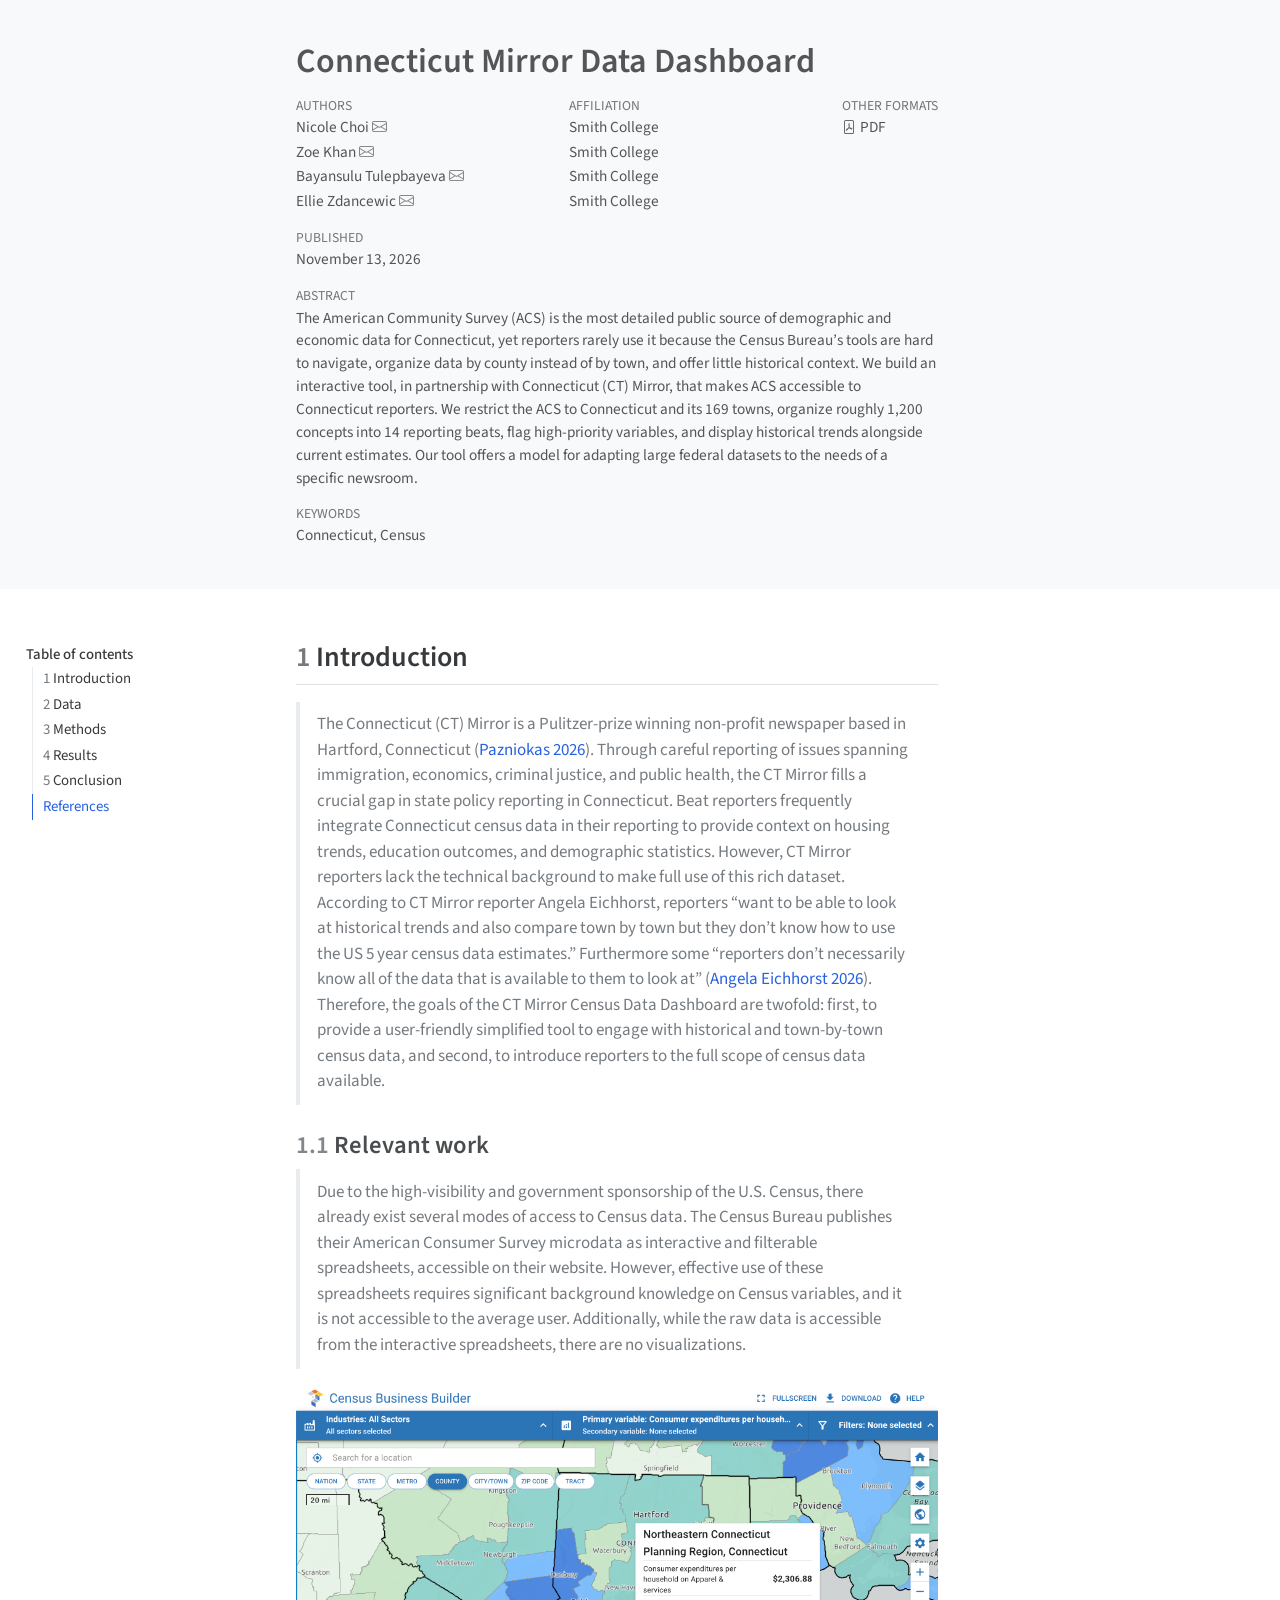
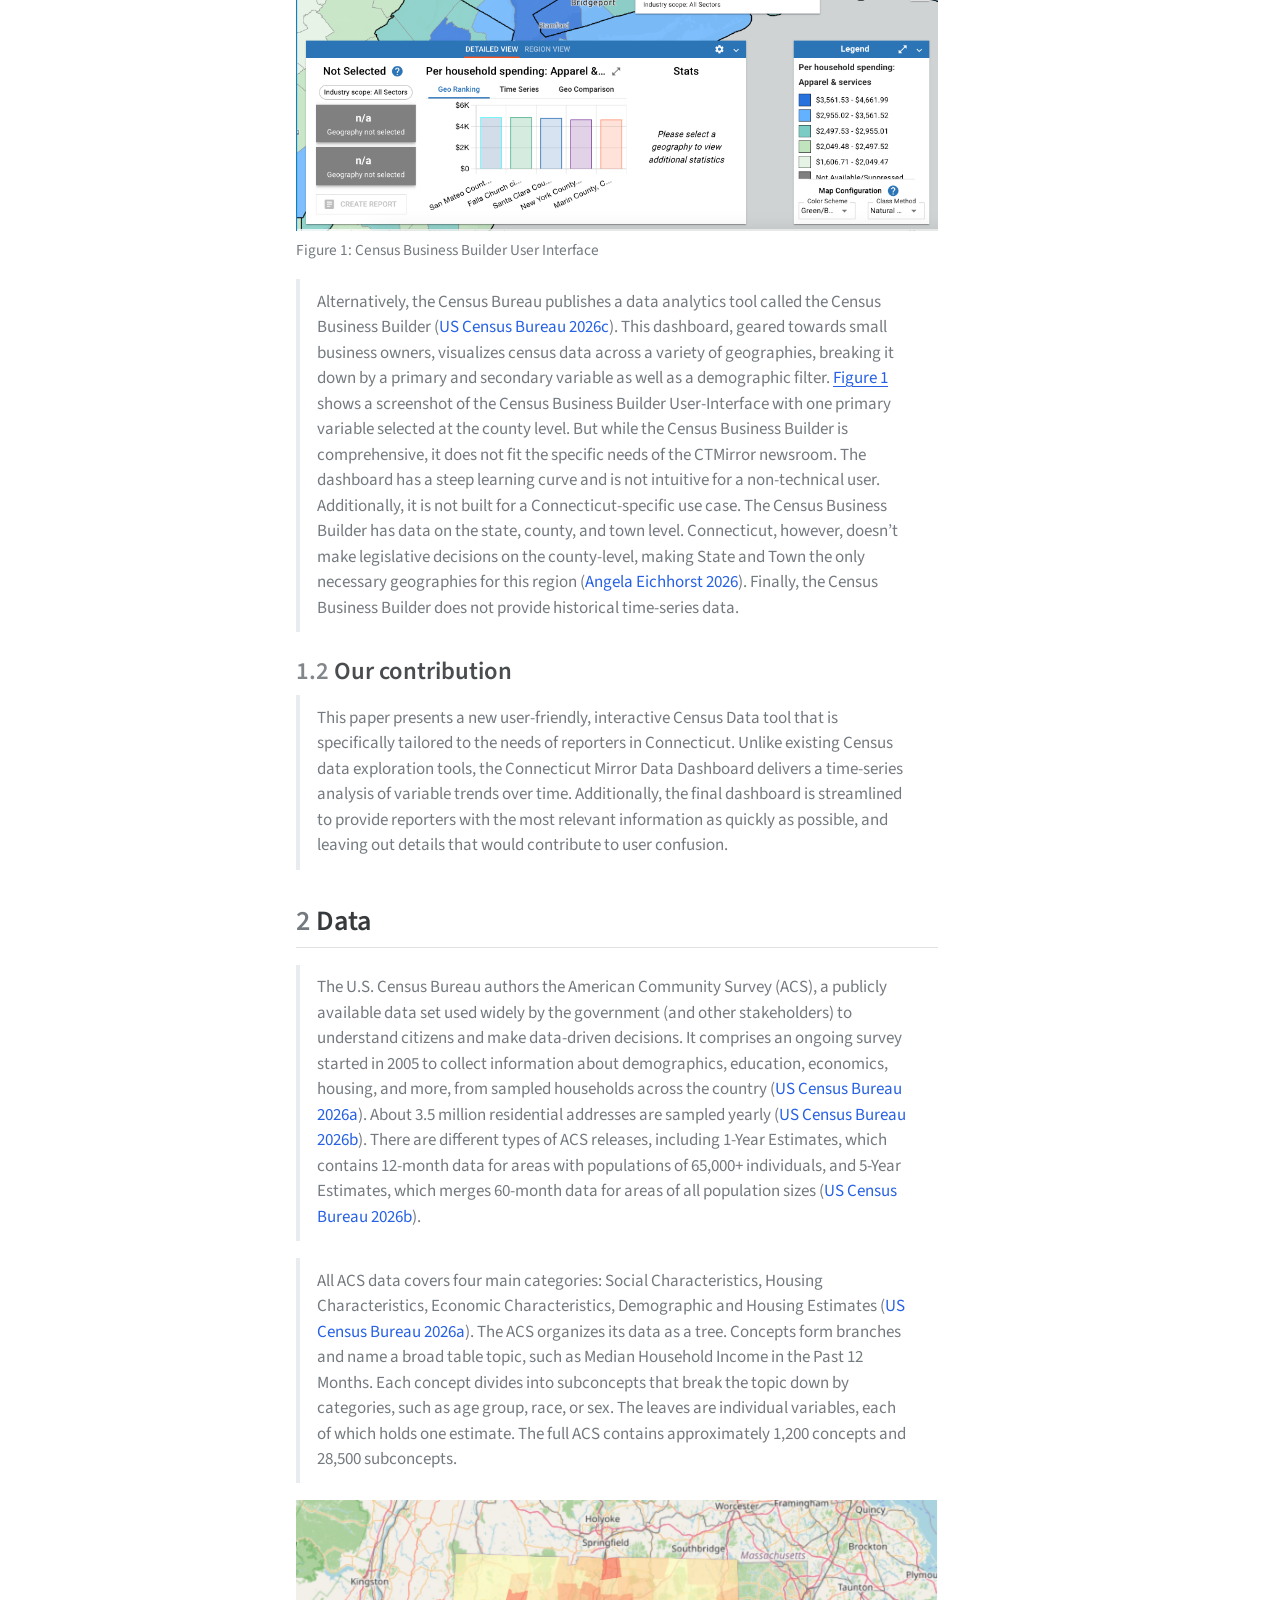
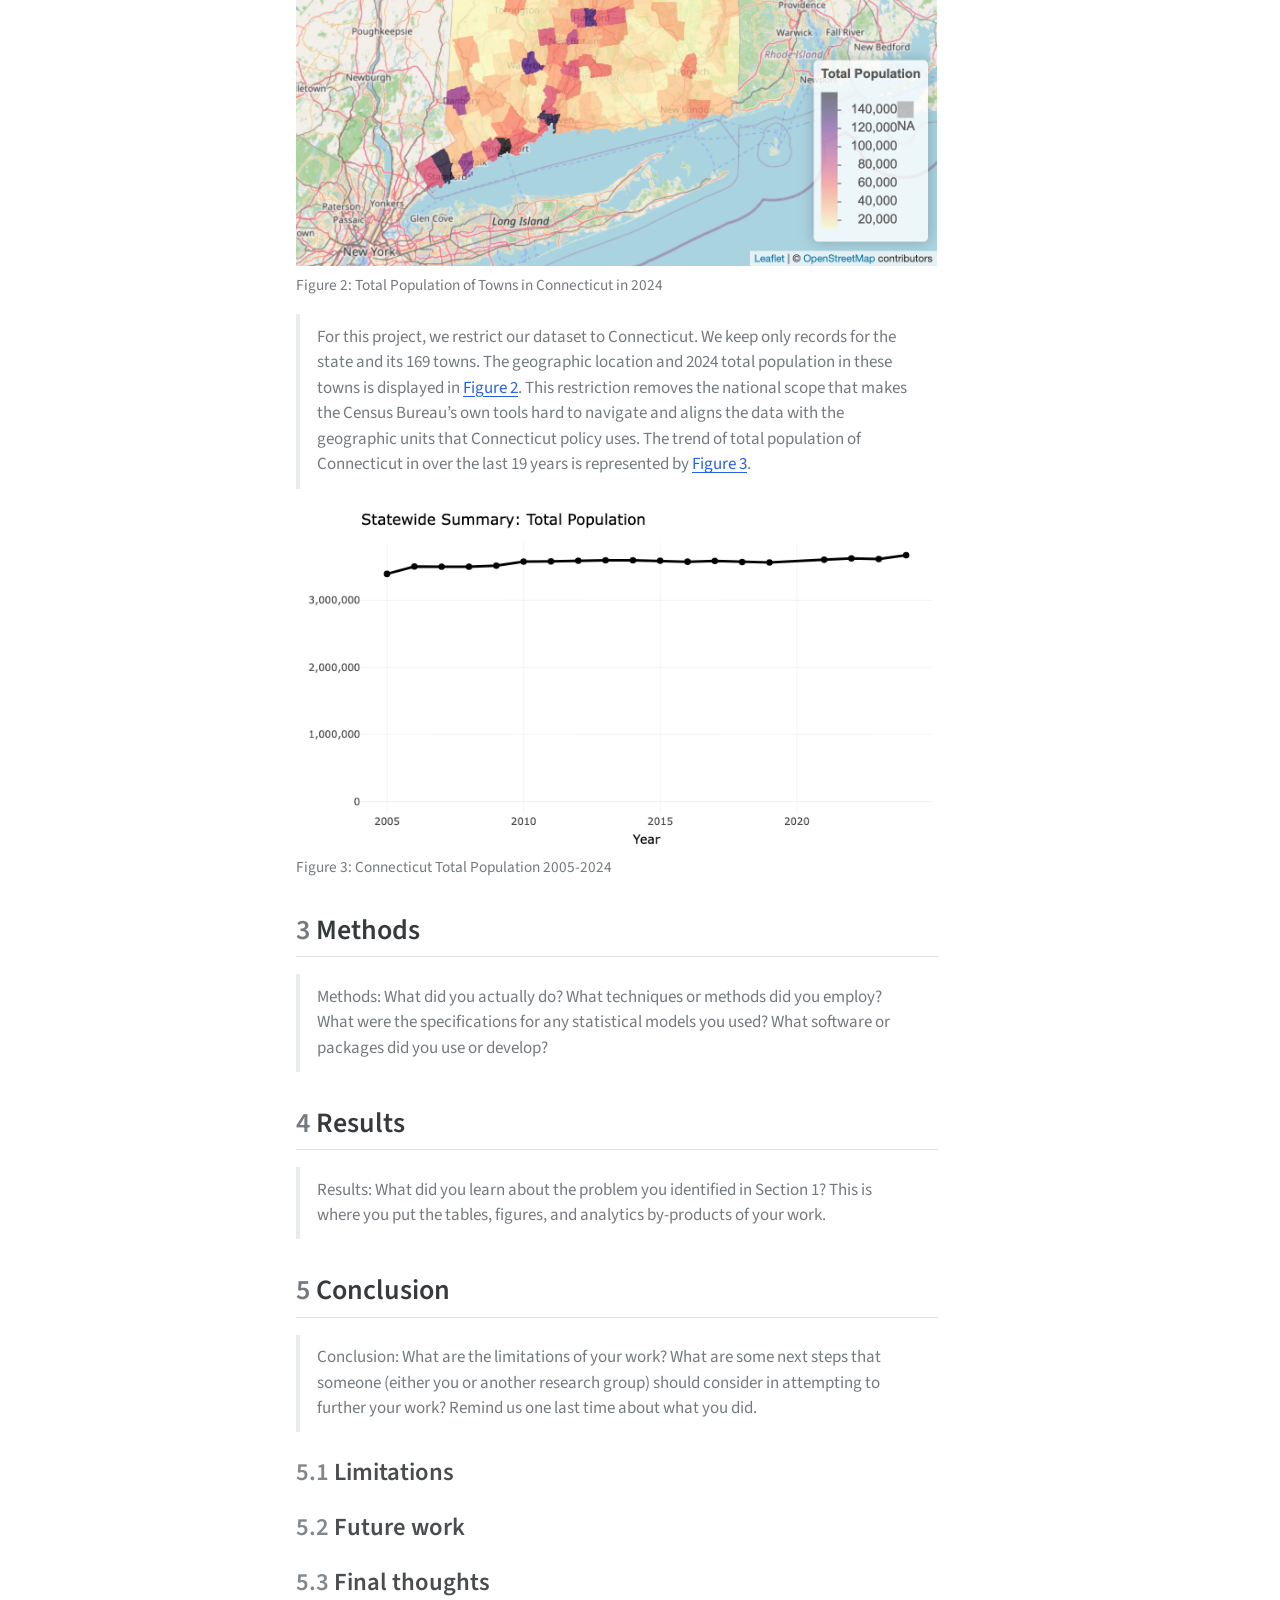
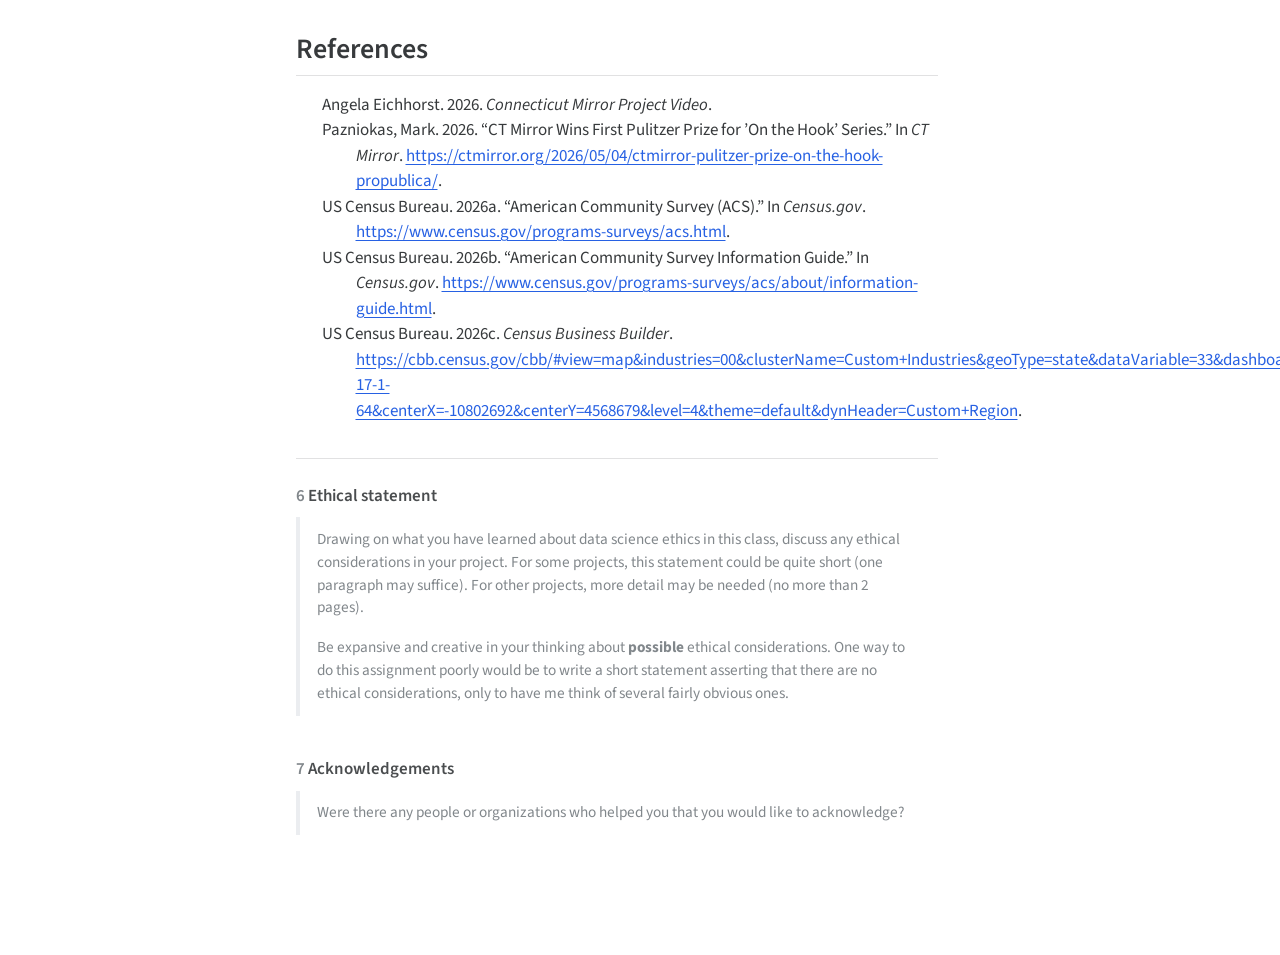
==== commit 62ae05ab: "Built site for gh-pages" ====
--- a/index.html
+++ b/index.html
@@ -2,7 +2,7 @@
 <html xmlns="http://www.w3.org/1999/xhtml" lang="en" xml:lang="en"><head>
 
 <meta charset="utf-8">
-<meta name="generator" content="quarto-1.12.1">
+<meta name="generator" content="quarto-1.12.2">
 
 <meta name="viewport" content="width=device-width, initial-scale=1.0, user-scalable=yes">
 
@@ -10,7 +10,7 @@
 <meta name="author" content="Zoe Khan">
 <meta name="author" content="Bayansulu Tulepbayeva">
 <meta name="author" content="Ellie Zdancewic">
-<meta name="dcterms.date" content="2026-11-12">
+<meta name="dcterms.date" content="2026-11-13">
 <meta name="keywords" content="Connecticut, Census">
 
 <title>Connecticut Mirror Data Dashboard</title>
@@ -51,6 +51,26 @@
 }
 div.csl-indent {
   margin-left: 2em;
+}@media print {
+  html {
+    color-scheme: light only;
+  }
+  html, body, pre, code {
+    background-color: transparent;
+  }
+  body, a, a:visited, blockquote {
+    color: black;
+  }
+  pre, code {
+    padding: 0;
+  }
+  p, h2, h3 {
+    orphans: 3;
+    widows: 3;
+  }
+  h2, h3, h4 {
+    page-break-after: avoid;
+  }
 }</style>
 
 
@@ -62,7 +82,7 @@
 <script src="site_libs/quarto-html/tippy.umd.min.js"></script>
 <script src="site_libs/quarto-html/anchor.min.js"></script>
 <link href="site_libs/quarto-html/tippy.css" rel="stylesheet">
-<link href="site_libs/quarto-html/quarto-syntax-highlighting-6f4d992786adc40a866529610d8cdb02.css" rel="stylesheet" id="quarto-text-highlighting-styles">
+<link href="site_libs/quarto-html/quarto-syntax-highlighting-a34e72179bd910c3a0d1c193f042680d.css" rel="stylesheet" id="quarto-text-highlighting-styles">
 <script src="site_libs/bootstrap/bootstrap.min.js"></script>
 <link href="site_libs/bootstrap/bootstrap-icons.css" rel="stylesheet">
 <link href="site_libs/bootstrap/bootstrap-808fa2b54be4417f9355fb1d1925d19c.min.css" rel="stylesheet" append-hash="true" id="quarto-bootstrap" data-mode="light">
@@ -85,10 +105,10 @@
 <meta name="citation_author" content="Zoe Khan">
 <meta name="citation_author" content="Bayansulu Tulepbayeva">
 <meta name="citation_author" content="Ellie Zdancewic">
-<meta name="citation_publication_date" content="2026-11-12">
-<meta name="citation_cover_date" content="2026-11-12">
+<meta name="citation_publication_date" content="2026-11-13">
+<meta name="citation_cover_date" content="2026-11-13">
 <meta name="citation_year" content="2026">
-<meta name="citation_online_date" content="2026-11-12">
+<meta name="citation_online_date" content="2026-11-13">
 <meta name="citation_language" content="en">
 <meta name="citation_reference" content="citation_title=American Community Survey (ACS); citation_abstract=The American Community Survey is the premier source for information about America’s changing population, housing and workforce.; citation_author=US Census Bureau; citation_publication_date=2026; citation_cover_date=2026; citation_year=2026; citation_fulltext_html_url=https://www.census.gov/programs-surveys/acs.html; citation_journal_title=Census.gov;">
 <meta name="citation_reference" content="citation_title=American Community Survey Information Guide; citation_abstract=You have questions. We have answers! &amp;mdash; in the ACS Information Guide &amp;mdash; a comprehensive guide to all things ACS.; citation_author=US Census Bureau; citation_publication_date=2026; citation_cover_date=2026; citation_year=2026; citation_fulltext_html_url=https://www.census.gov/programs-surveys/acs/about/information-guide.html; citation_journal_title=Census.gov;">
@@ -152,7 +172,7 @@
                 <div>
             <div class="quarto-title-meta-heading">Published</div>
             <div class="quarto-title-meta-contents">
-              <p class="date">November 12, 2026</p>
+              <p class="date">November 13, 2026</p>
             </div>
           </div>
           
--- a/site_libs/quarto-html/quarto-syntax-highlighting-a34e72179bd910c3a0d1c193f042680d.css
+++ b/site_libs/quarto-html/quarto-syntax-highlighting-a34e72179bd910c3a0d1c193f042680d.css
@@ -0,0 +1,236 @@
+/* quarto syntax highlight colors */
+:root {
+  --quarto-hl-ot-color: #003B4F;
+  --quarto-hl-at-color: #657422;
+  --quarto-hl-ss-color: #20794D;
+  --quarto-hl-an-color: #5E5E5E;
+  --quarto-hl-fu-color: #4758AB;
+  --quarto-hl-st-color: #20794D;
+  --quarto-hl-cf-color: #003B4F;
+  --quarto-hl-op-color: #5E5E5E;
+  --quarto-hl-er-color: #AD0000;
+  --quarto-hl-bn-color: #AD0000;
+  --quarto-hl-al-color: #AD0000;
+  --quarto-hl-va-color: #111111;
+  --quarto-hl-bu-color: inherit;
+  --quarto-hl-ex-color: inherit;
+  --quarto-hl-pp-color: #AD0000;
+  --quarto-hl-in-color: #5E5E5E;
+  --quarto-hl-vs-color: #20794D;
+  --quarto-hl-wa-color: #5E5E5E;
+  --quarto-hl-do-color: #5E5E5E;
+  --quarto-hl-im-color: #00769E;
+  --quarto-hl-ch-color: #20794D;
+  --quarto-hl-dt-color: #AD0000;
+  --quarto-hl-fl-color: #AD0000;
+  --quarto-hl-co-color: #5E5E5E;
+  --quarto-hl-cv-color: #5E5E5E;
+  --quarto-hl-cn-color: #8f5902;
+  --quarto-hl-sc-color: #5E5E5E;
+  --quarto-hl-dv-color: #AD0000;
+  --quarto-hl-kw-color: #003B4F;
+}
+
+/* other quarto variables */
+:root {
+  --quarto-font-monospace: SFMono-Regular, Menlo, Monaco, Consolas, "Liberation Mono", "Courier New", monospace;
+}
+
+/* syntax highlight based on Pandoc's rules */
+pre > code.sourceCode > span {
+  color: #003B4F;
+}
+
+code.sourceCode > span {
+  color: #003B4F;
+}
+
+div.sourceCode,
+div.sourceCode pre.sourceCode {
+  color: #003B4F;
+}
+
+/* Normal */
+code span {
+  color: #003B4F;
+}
+
+/* Alert */
+code span.al {
+  color: #AD0000;
+  font-style: inherit;
+}
+
+/* Annotation */
+code span.an {
+  color: #5E5E5E;
+  font-style: inherit;
+}
+
+/* Attribute */
+code span.at {
+  color: #657422;
+  font-style: inherit;
+}
+
+/* BaseN */
+code span.bn {
+  color: #AD0000;
+  font-style: inherit;
+}
+
+/* BuiltIn */
+code span.bu {
+  font-style: inherit;
+}
+
+/* ControlFlow */
+code span.cf {
+  color: #003B4F;
+  font-weight: bold;
+  font-style: inherit;
+}
+
+/* Char */
+code span.ch {
+  color: #20794D;
+  font-style: inherit;
+}
+
+/* Constant */
+code span.cn {
+  color: #8f5902;
+  font-style: inherit;
+}
+
+/* Comment */
+code span.co {
+  color: #5E5E5E;
+  font-style: inherit;
+}
+
+/* CommentVar */
+code span.cv {
+  color: #5E5E5E;
+  font-style: italic;
+}
+
+/* Documentation */
+code span.do {
+  color: #5E5E5E;
+  font-style: italic;
+}
+
+/* DataType */
+code span.dt {
+  color: #AD0000;
+  font-style: inherit;
+}
+
+/* DecVal */
+code span.dv {
+  color: #AD0000;
+  font-style: inherit;
+}
+
+/* Error */
+code span.er {
+  color: #AD0000;
+  font-style: inherit;
+}
+
+/* Extension */
+code span.ex {
+  font-style: inherit;
+}
+
+/* Float */
+code span.fl {
+  color: #AD0000;
+  font-style: inherit;
+}
+
+/* Function */
+code span.fu {
+  color: #4758AB;
+  font-style: inherit;
+}
+
+/* Import */
+code span.im {
+  color: #00769E;
+  font-style: inherit;
+}
+
+/* Information */
+code span.in {
+  color: #5E5E5E;
+  font-style: inherit;
+}
+
+/* Keyword */
+code span.kw {
+  color: #003B4F;
+  font-weight: bold;
+  font-style: inherit;
+}
+
+/* Operator */
+code span.op {
+  color: #5E5E5E;
+  font-style: inherit;
+}
+
+/* Other */
+code span.ot {
+  color: #003B4F;
+  font-style: inherit;
+}
+
+/* Preprocessor */
+code span.pp {
+  color: #AD0000;
+  font-style: inherit;
+}
+
+/* SpecialChar */
+code span.sc {
+  color: #5E5E5E;
+  font-style: inherit;
+}
+
+/* SpecialString */
+code span.ss {
+  color: #20794D;
+  font-style: inherit;
+}
+
+/* String */
+code span.st {
+  color: #20794D;
+  font-style: inherit;
+}
+
+/* Variable */
+code span.va {
+  color: #111111;
+  font-style: inherit;
+}
+
+/* VerbatimString */
+code span.vs {
+  color: #20794D;
+  font-style: inherit;
+}
+
+/* Warning */
+code span.wa {
+  color: #5E5E5E;
+  font-style: italic;
+}
+
+.prevent-inlining {
+  content: "</";
+}
+
+/*# sourceMappingURL=6e624962398345d83d82cd7d0fa40084.css.map */
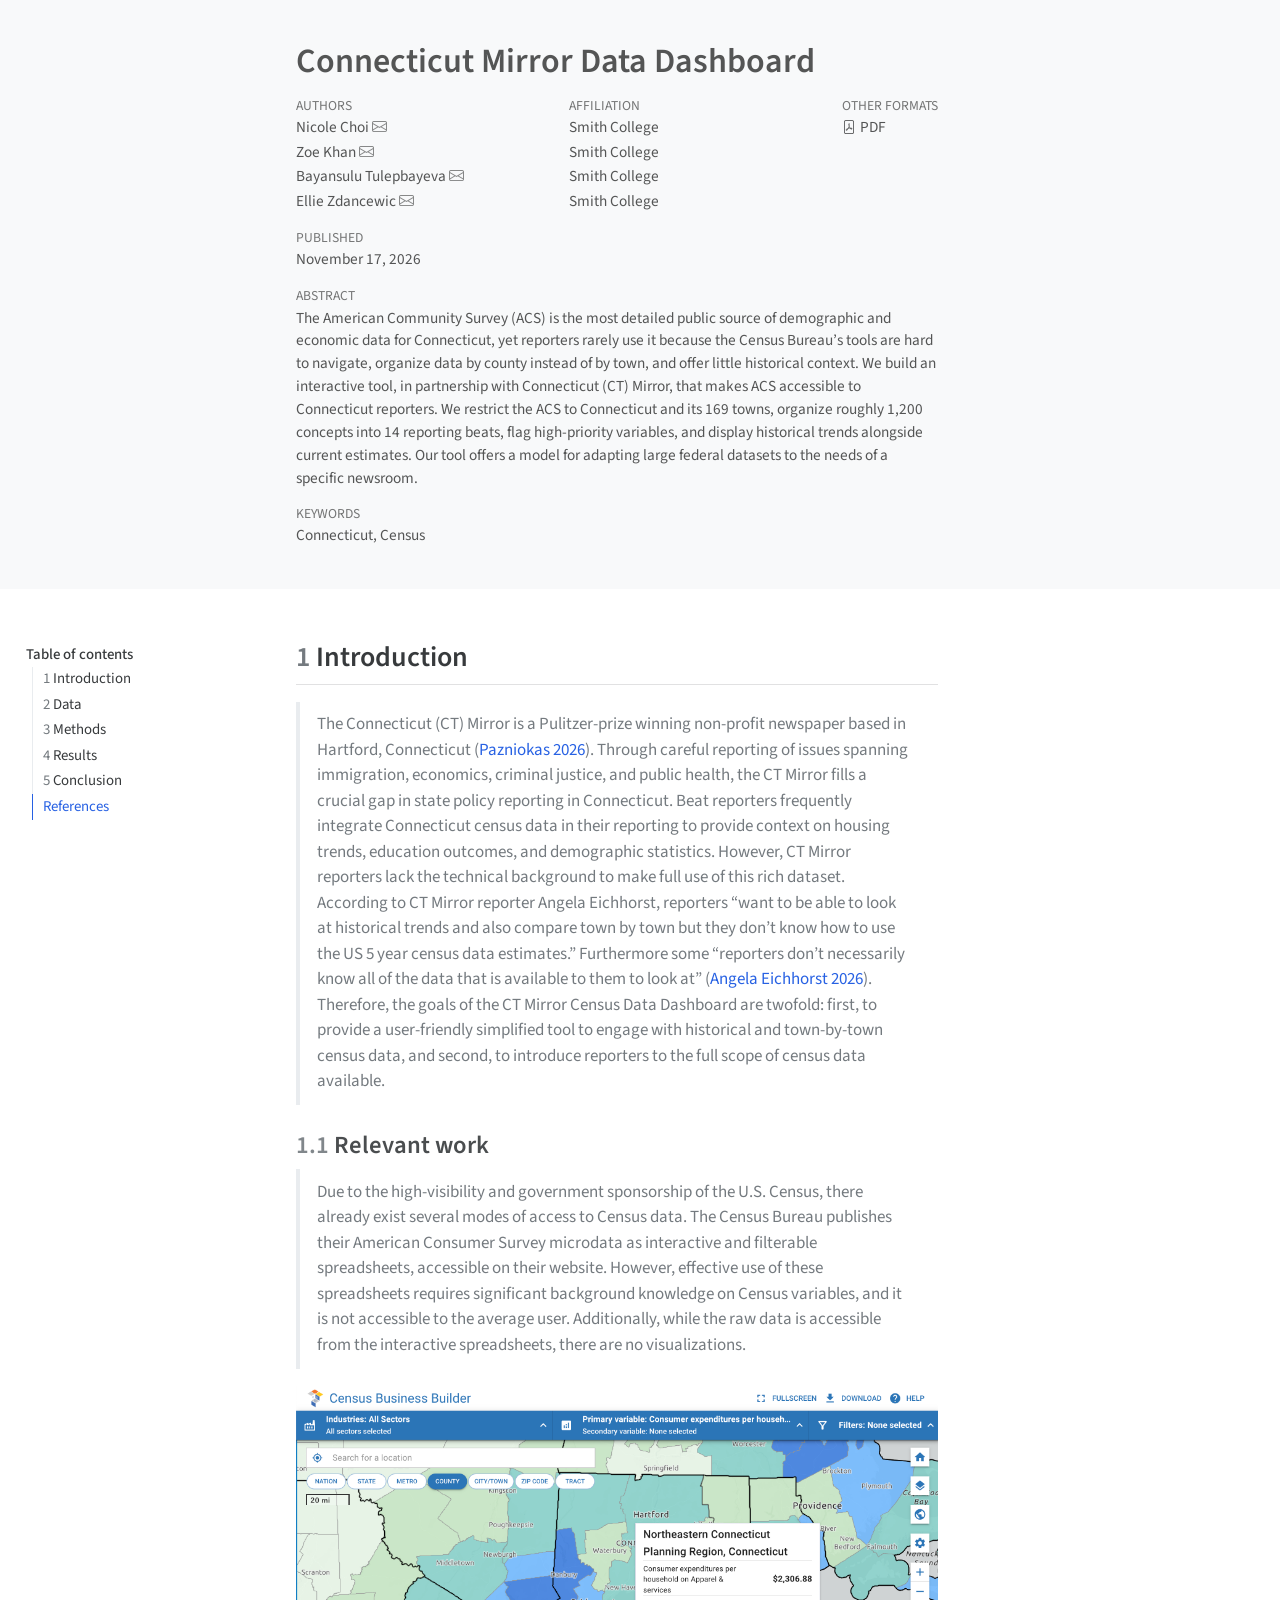
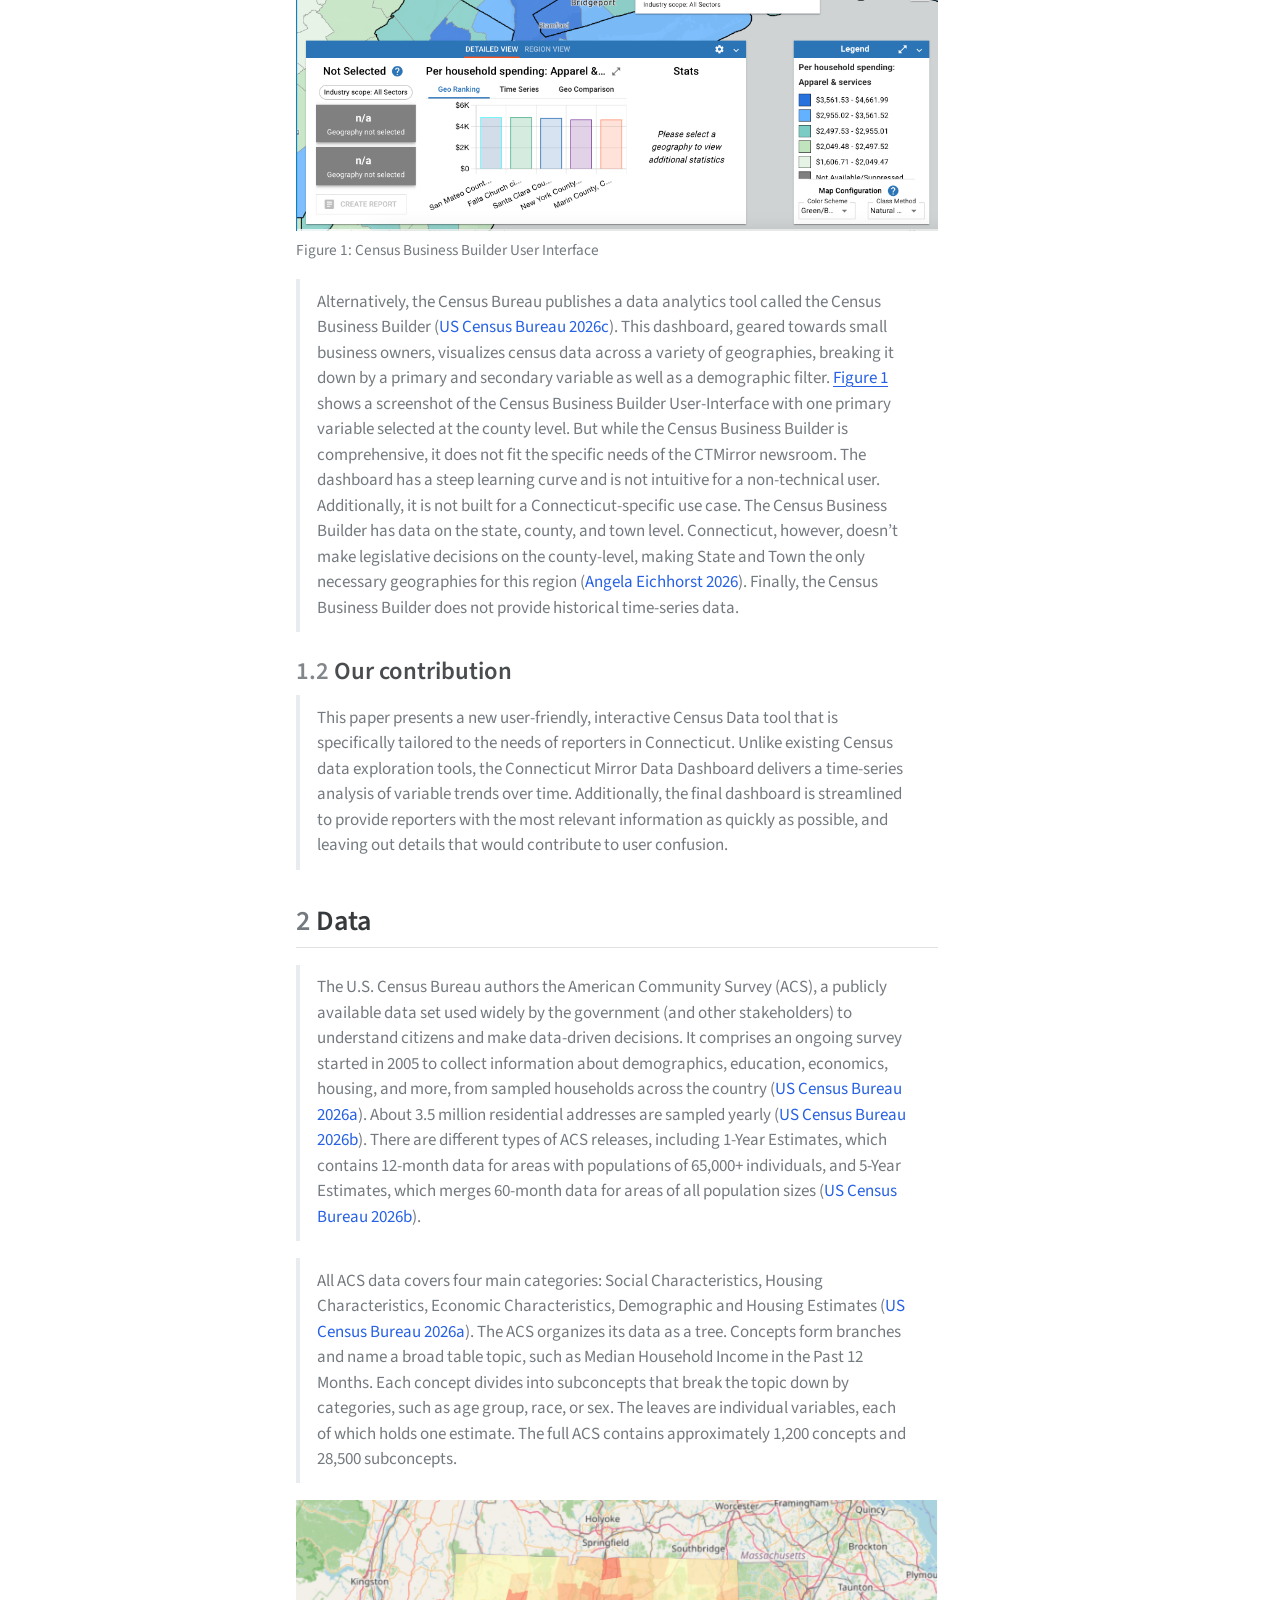
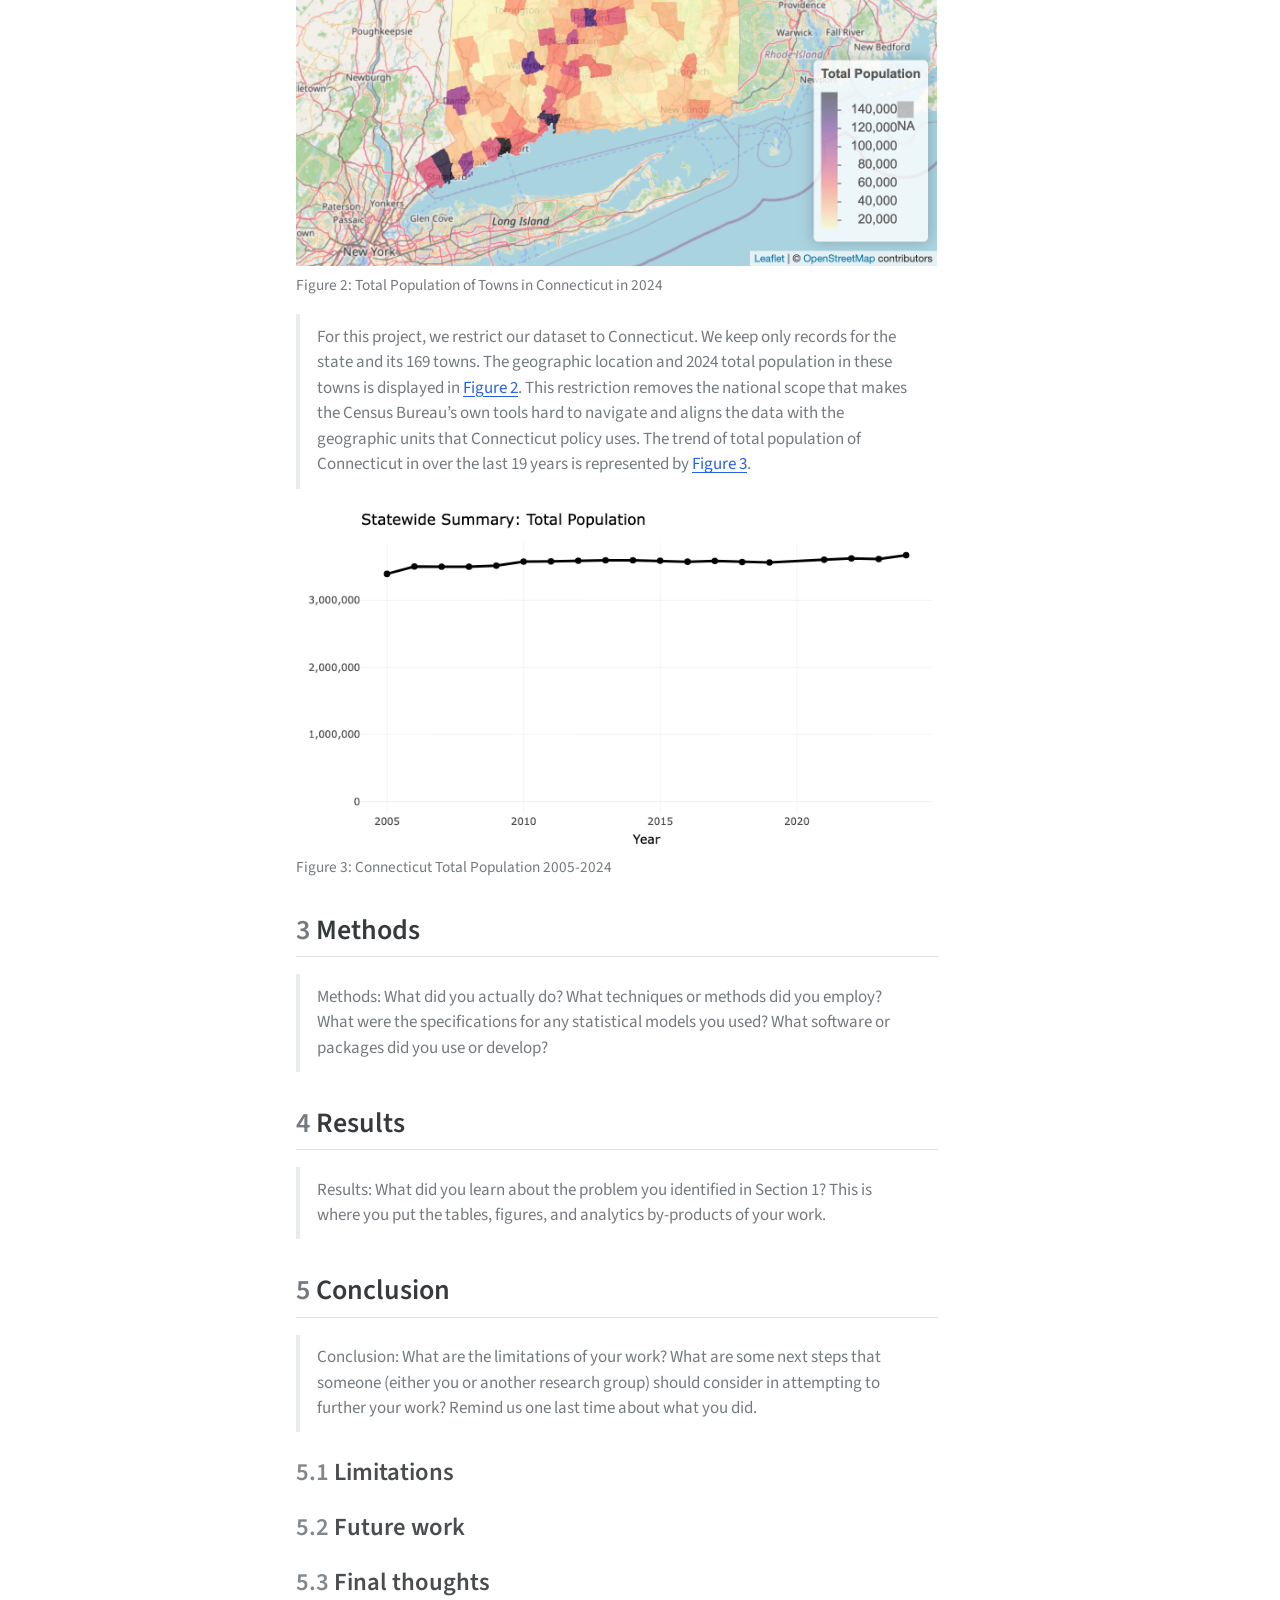
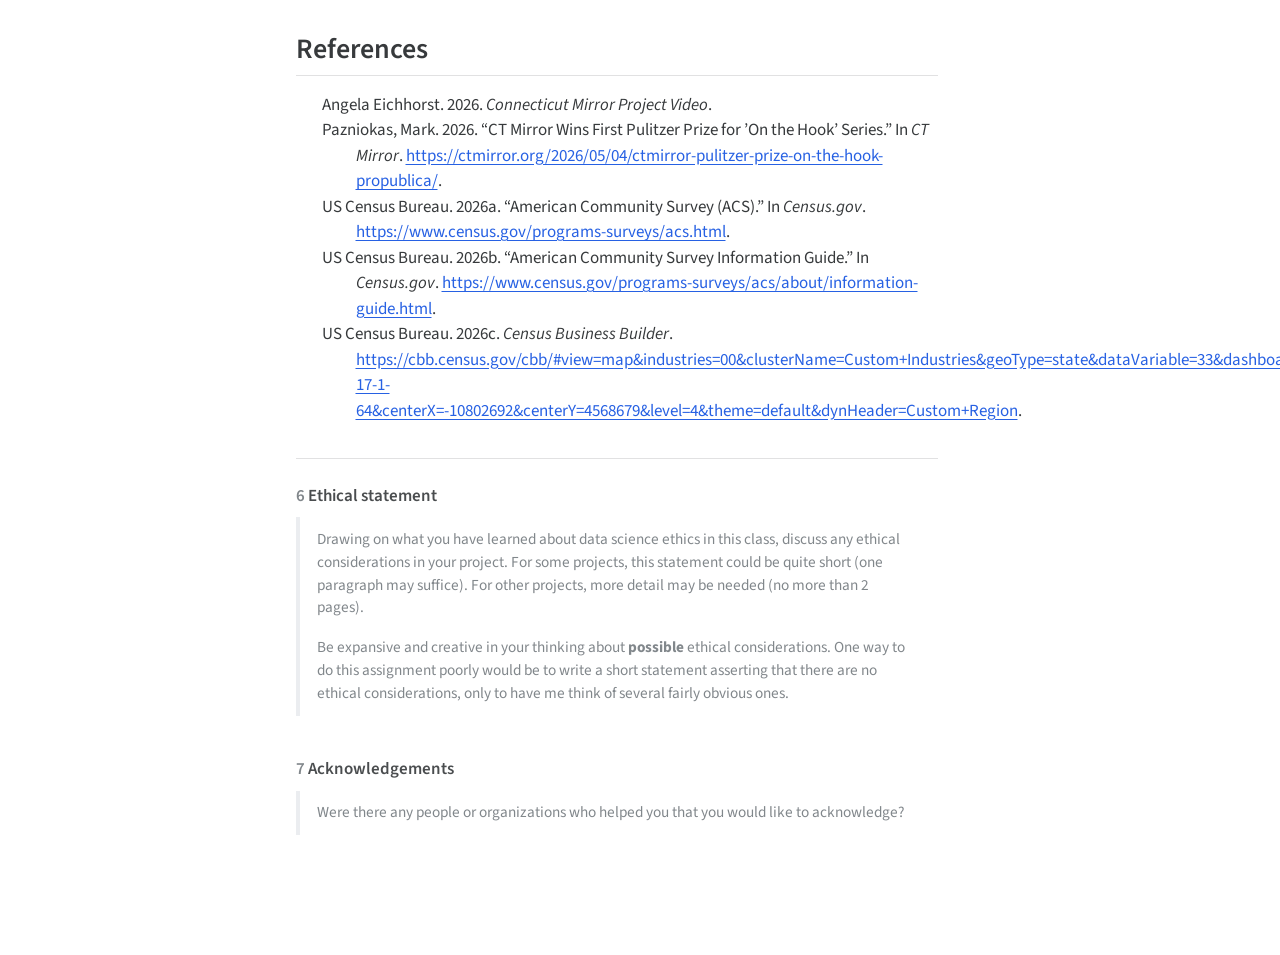
==== commit 326793f5: "Built site for gh-pages" ====
--- a/index.html
+++ b/index.html
@@ -2,7 +2,7 @@
 <html xmlns="http://www.w3.org/1999/xhtml" lang="en" xml:lang="en"><head>
 
 <meta charset="utf-8">
-<meta name="generator" content="quarto-1.12.2">
+<meta name="generator" content="quarto-1.12.3">
 
 <meta name="viewport" content="width=device-width, initial-scale=1.0, user-scalable=yes">
 
@@ -10,7 +10,7 @@
 <meta name="author" content="Zoe Khan">
 <meta name="author" content="Bayansulu Tulepbayeva">
 <meta name="author" content="Ellie Zdancewic">
-<meta name="dcterms.date" content="2026-11-13">
+<meta name="dcterms.date" content="2026-11-17">
 <meta name="keywords" content="Connecticut, Census">
 
 <title>Connecticut Mirror Data Dashboard</title>
@@ -82,7 +82,7 @@
 <script src="site_libs/quarto-html/tippy.umd.min.js"></script>
 <script src="site_libs/quarto-html/anchor.min.js"></script>
 <link href="site_libs/quarto-html/tippy.css" rel="stylesheet">
-<link href="site_libs/quarto-html/quarto-syntax-highlighting-a34e72179bd910c3a0d1c193f042680d.css" rel="stylesheet" id="quarto-text-highlighting-styles">
+<link href="site_libs/quarto-html/quarto-syntax-highlighting-c65da67e2ccd7271deb104e05bb4b4d6.css" rel="stylesheet" id="quarto-text-highlighting-styles">
 <script src="site_libs/bootstrap/bootstrap.min.js"></script>
 <link href="site_libs/bootstrap/bootstrap-icons.css" rel="stylesheet">
 <link href="site_libs/bootstrap/bootstrap-808fa2b54be4417f9355fb1d1925d19c.min.css" rel="stylesheet" append-hash="true" id="quarto-bootstrap" data-mode="light">
@@ -105,10 +105,10 @@
 <meta name="citation_author" content="Zoe Khan">
 <meta name="citation_author" content="Bayansulu Tulepbayeva">
 <meta name="citation_author" content="Ellie Zdancewic">
-<meta name="citation_publication_date" content="2026-11-13">
-<meta name="citation_cover_date" content="2026-11-13">
+<meta name="citation_publication_date" content="2026-11-17">
+<meta name="citation_cover_date" content="2026-11-17">
 <meta name="citation_year" content="2026">
-<meta name="citation_online_date" content="2026-11-13">
+<meta name="citation_online_date" content="2026-11-17">
 <meta name="citation_language" content="en">
 <meta name="citation_reference" content="citation_title=American Community Survey (ACS); citation_abstract=The American Community Survey is the premier source for information about America’s changing population, housing and workforce.; citation_author=US Census Bureau; citation_publication_date=2026; citation_cover_date=2026; citation_year=2026; citation_fulltext_html_url=https://www.census.gov/programs-surveys/acs.html; citation_journal_title=Census.gov;">
 <meta name="citation_reference" content="citation_title=American Community Survey Information Guide; citation_abstract=You have questions. We have answers! &amp;mdash; in the ACS Information Guide &amp;mdash; a comprehensive guide to all things ACS.; citation_author=US Census Bureau; citation_publication_date=2026; citation_cover_date=2026; citation_year=2026; citation_fulltext_html_url=https://www.census.gov/programs-surveys/acs/about/information-guide.html; citation_journal_title=Census.gov;">
@@ -172,7 +172,7 @@
                 <div>
             <div class="quarto-title-meta-heading">Published</div>
             <div class="quarto-title-meta-contents">
-              <p class="date">November 13, 2026</p>
+              <p class="date">November 17, 2026</p>
             </div>
           </div>
           
--- a/site_libs/quarto-html/quarto-syntax-highlighting-c65da67e2ccd7271deb104e05bb4b4d6.css
+++ b/site_libs/quarto-html/quarto-syntax-highlighting-c65da67e2ccd7271deb104e05bb4b4d6.css
@@ -0,0 +1,236 @@
+/* quarto syntax highlight colors */
+:root {
+  --quarto-hl-ot-color: #003B4F;
+  --quarto-hl-at-color: #657422;
+  --quarto-hl-ss-color: #20794D;
+  --quarto-hl-an-color: #5E5E5E;
+  --quarto-hl-fu-color: #4758AB;
+  --quarto-hl-st-color: #20794D;
+  --quarto-hl-cf-color: #003B4F;
+  --quarto-hl-op-color: #5E5E5E;
+  --quarto-hl-er-color: #AD0000;
+  --quarto-hl-bn-color: #AD0000;
+  --quarto-hl-al-color: #AD0000;
+  --quarto-hl-va-color: #111111;
+  --quarto-hl-bu-color: inherit;
+  --quarto-hl-ex-color: inherit;
+  --quarto-hl-pp-color: #AD0000;
+  --quarto-hl-in-color: #5E5E5E;
+  --quarto-hl-vs-color: #20794D;
+  --quarto-hl-wa-color: #5E5E5E;
+  --quarto-hl-do-color: #5E5E5E;
+  --quarto-hl-im-color: #00769E;
+  --quarto-hl-ch-color: #20794D;
+  --quarto-hl-dt-color: #AD0000;
+  --quarto-hl-fl-color: #AD0000;
+  --quarto-hl-co-color: #5E5E5E;
+  --quarto-hl-cv-color: #5E5E5E;
+  --quarto-hl-cn-color: #8f5902;
+  --quarto-hl-sc-color: #5E5E5E;
+  --quarto-hl-dv-color: #AD0000;
+  --quarto-hl-kw-color: #003B4F;
+}
+
+/* other quarto variables */
+:root {
+  --quarto-font-monospace: SFMono-Regular, Menlo, Monaco, Consolas, "Liberation Mono", "Courier New", monospace;
+}
+
+/* syntax highlight based on Pandoc's rules */
+pre > code.sourceCode > span {
+  color: #003B4F;
+}
+
+code.sourceCode > span {
+  color: #003B4F;
+}
+
+div.sourceCode,
+div.sourceCode pre.sourceCode {
+  color: #003B4F;
+}
+
+/* Normal */
+code span {
+  color: #003B4F;
+}
+
+/* Alert */
+code span.al {
+  color: #AD0000;
+  font-style: inherit;
+}
+
+/* Annotation */
+code span.an {
+  color: #5E5E5E;
+  font-style: inherit;
+}
+
+/* Attribute */
+code span.at {
+  color: #657422;
+  font-style: inherit;
+}
+
+/* BaseN */
+code span.bn {
+  color: #AD0000;
+  font-style: inherit;
+}
+
+/* BuiltIn */
+code span.bu {
+  font-style: inherit;
+}
+
+/* ControlFlow */
+code span.cf {
+  color: #003B4F;
+  font-weight: bold;
+  font-style: inherit;
+}
+
+/* Char */
+code span.ch {
+  color: #20794D;
+  font-style: inherit;
+}
+
+/* Constant */
+code span.cn {
+  color: #8f5902;
+  font-style: inherit;
+}
+
+/* Comment */
+code span.co {
+  color: #5E5E5E;
+  font-style: inherit;
+}
+
+/* CommentVar */
+code span.cv {
+  color: #5E5E5E;
+  font-style: italic;
+}
+
+/* Documentation */
+code span.do {
+  color: #5E5E5E;
+  font-style: italic;
+}
+
+/* DataType */
+code span.dt {
+  color: #AD0000;
+  font-style: inherit;
+}
+
+/* DecVal */
+code span.dv {
+  color: #AD0000;
+  font-style: inherit;
+}
+
+/* Error */
+code span.er {
+  color: #AD0000;
+  font-style: inherit;
+}
+
+/* Extension */
+code span.ex {
+  font-style: inherit;
+}
+
+/* Float */
+code span.fl {
+  color: #AD0000;
+  font-style: inherit;
+}
+
+/* Function */
+code span.fu {
+  color: #4758AB;
+  font-style: inherit;
+}
+
+/* Import */
+code span.im {
+  color: #00769E;
+  font-style: inherit;
+}
+
+/* Information */
+code span.in {
+  color: #5E5E5E;
+  font-style: inherit;
+}
+
+/* Keyword */
+code span.kw {
+  color: #003B4F;
+  font-weight: bold;
+  font-style: inherit;
+}
+
+/* Operator */
+code span.op {
+  color: #5E5E5E;
+  font-style: inherit;
+}
+
+/* Other */
+code span.ot {
+  color: #003B4F;
+  font-style: inherit;
+}
+
+/* Preprocessor */
+code span.pp {
+  color: #AD0000;
+  font-style: inherit;
+}
+
+/* SpecialChar */
+code span.sc {
+  color: #5E5E5E;
+  font-style: inherit;
+}
+
+/* SpecialString */
+code span.ss {
+  color: #20794D;
+  font-style: inherit;
+}
+
+/* String */
+code span.st {
+  color: #20794D;
+  font-style: inherit;
+}
+
+/* Variable */
+code span.va {
+  color: #111111;
+  font-style: inherit;
+}
+
+/* VerbatimString */
+code span.vs {
+  color: #20794D;
+  font-style: inherit;
+}
+
+/* Warning */
+code span.wa {
+  color: #5E5E5E;
+  font-style: italic;
+}
+
+.prevent-inlining {
+  content: "</";
+}
+
+/*# sourceMappingURL=457564dab86db618dbecab14e6b684e5.css.map */
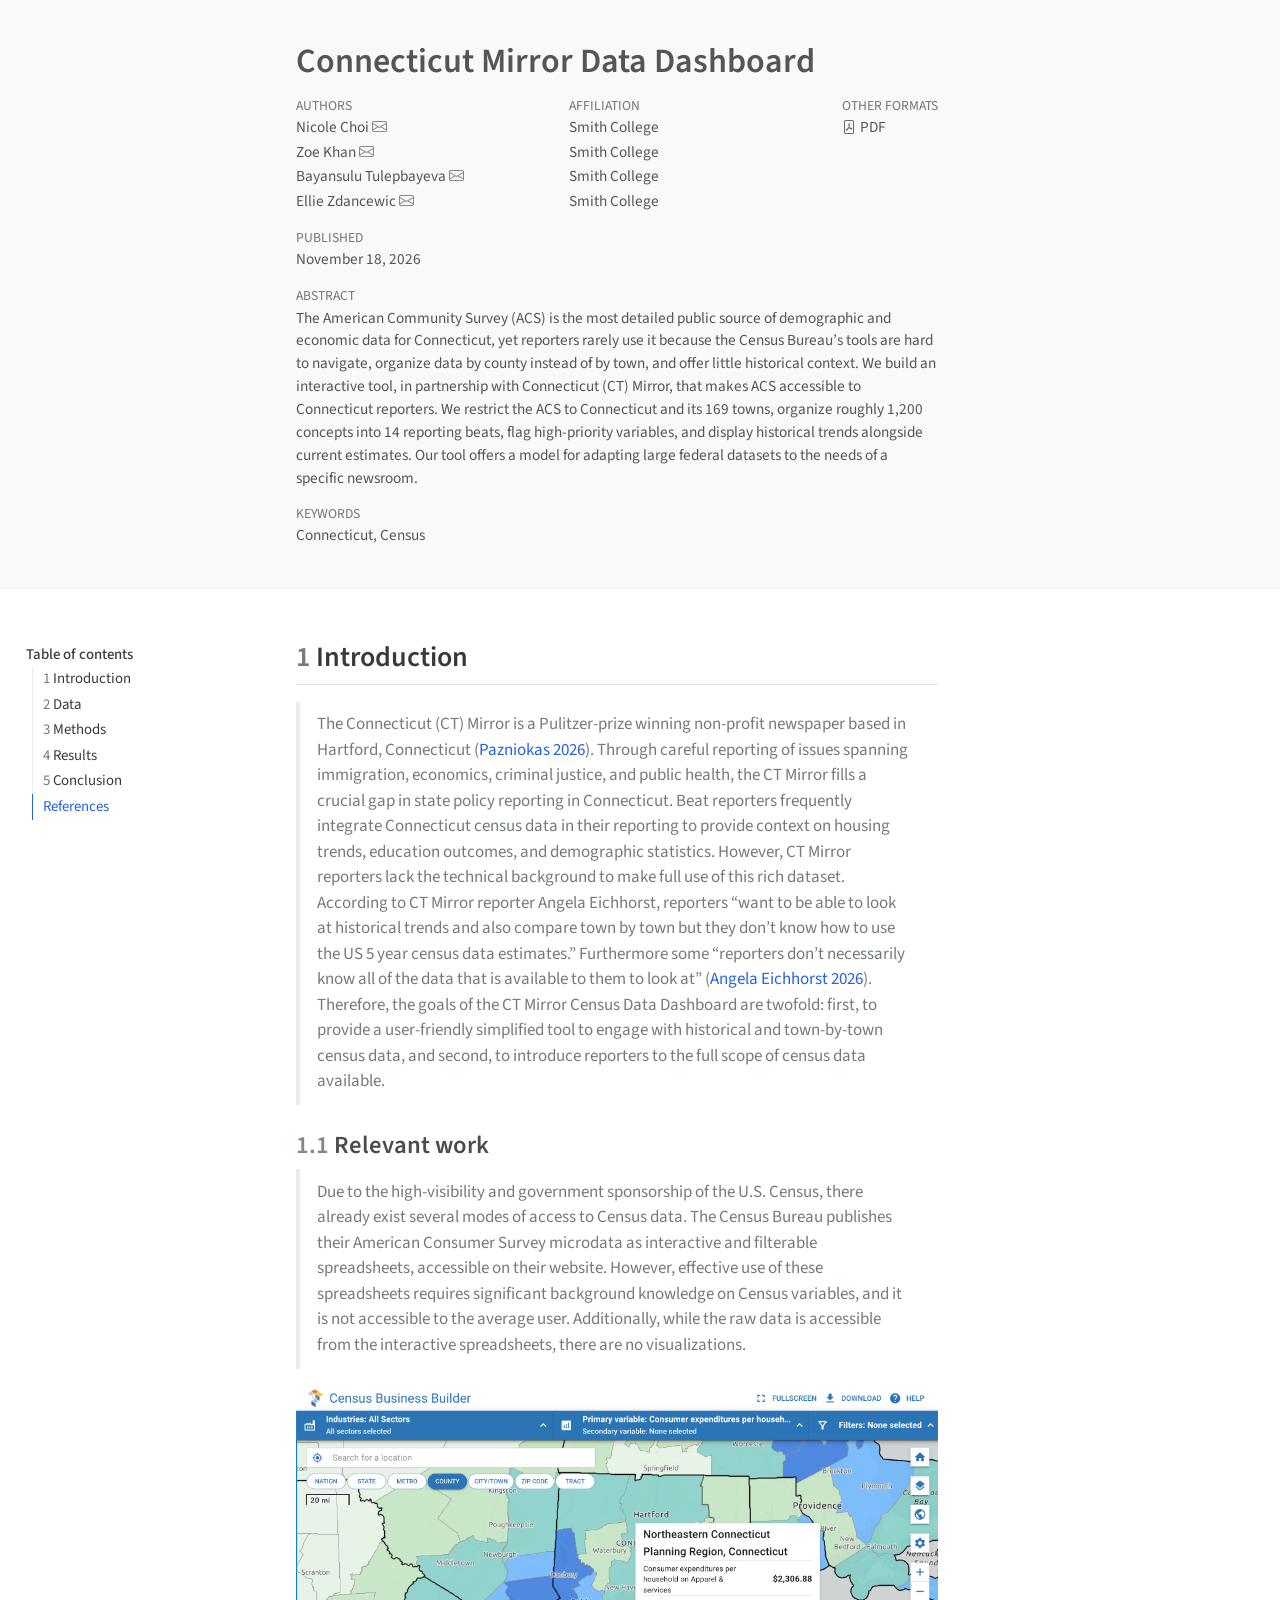
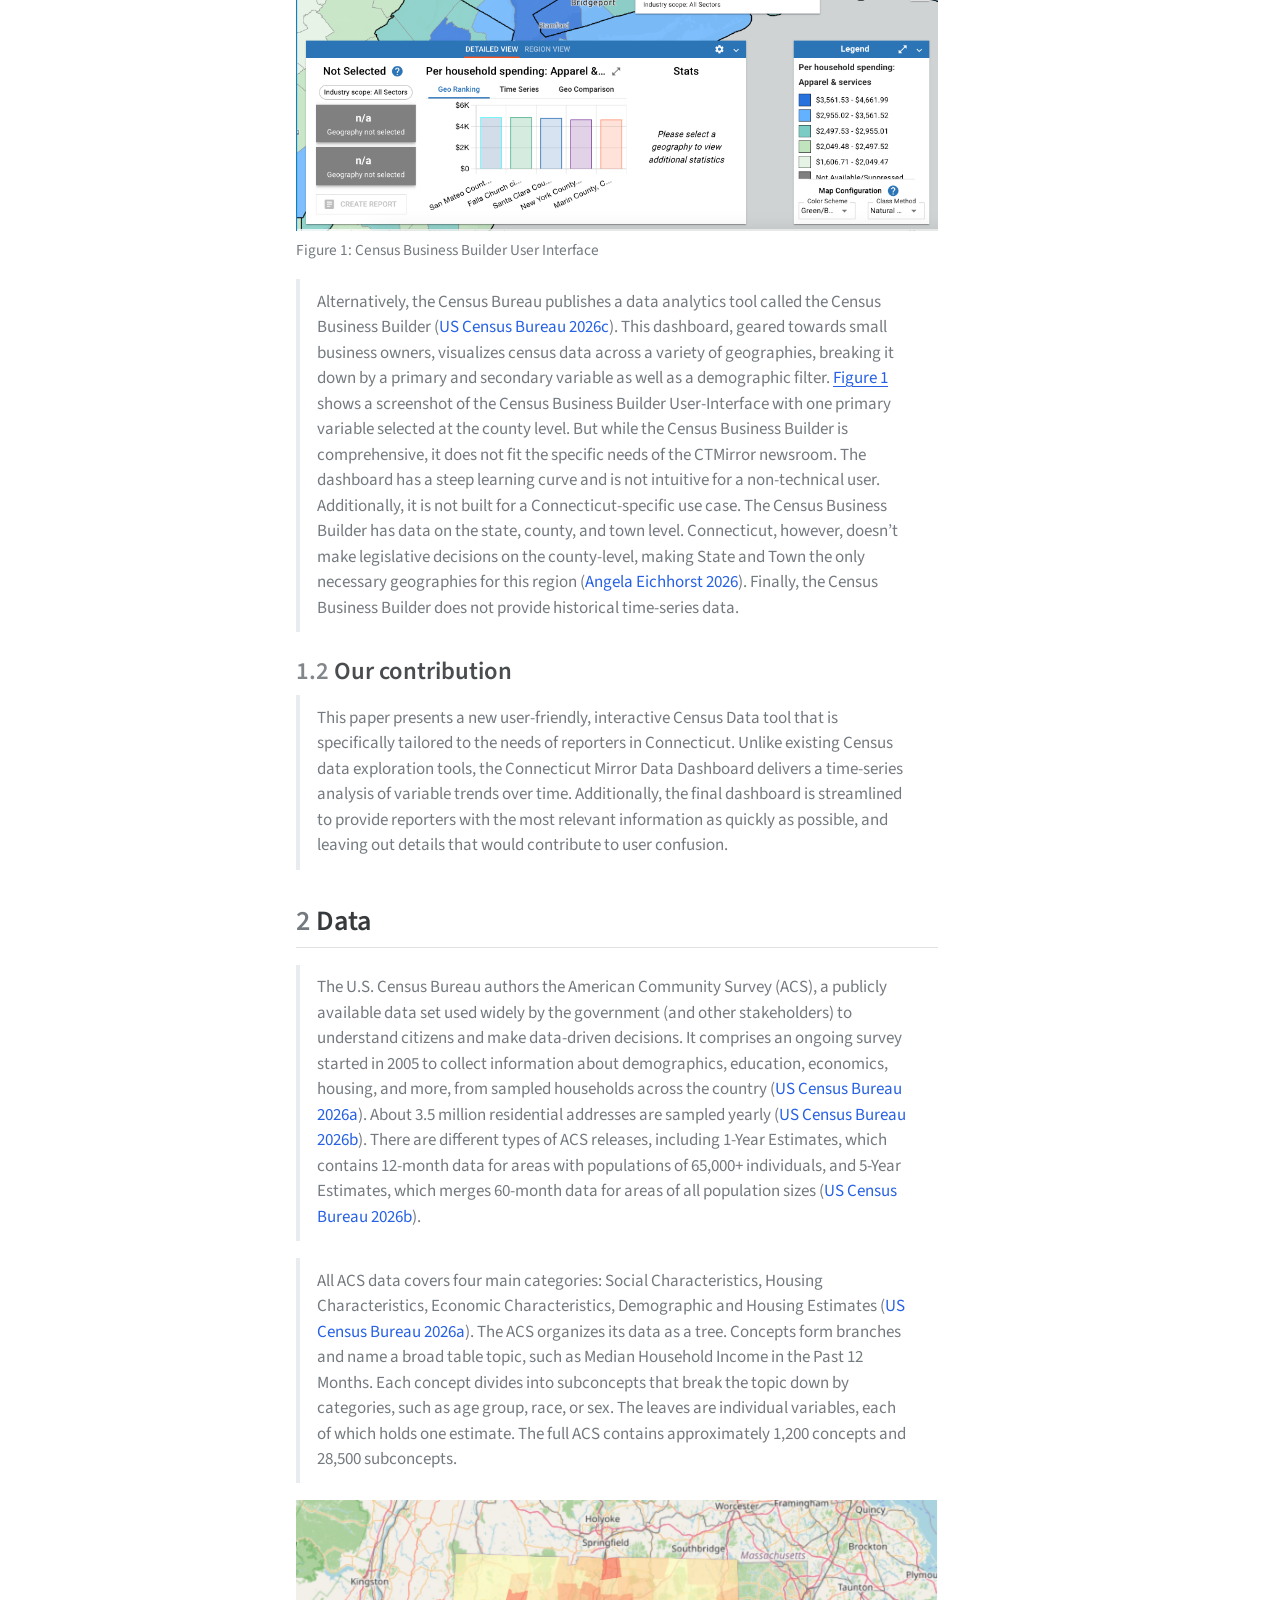
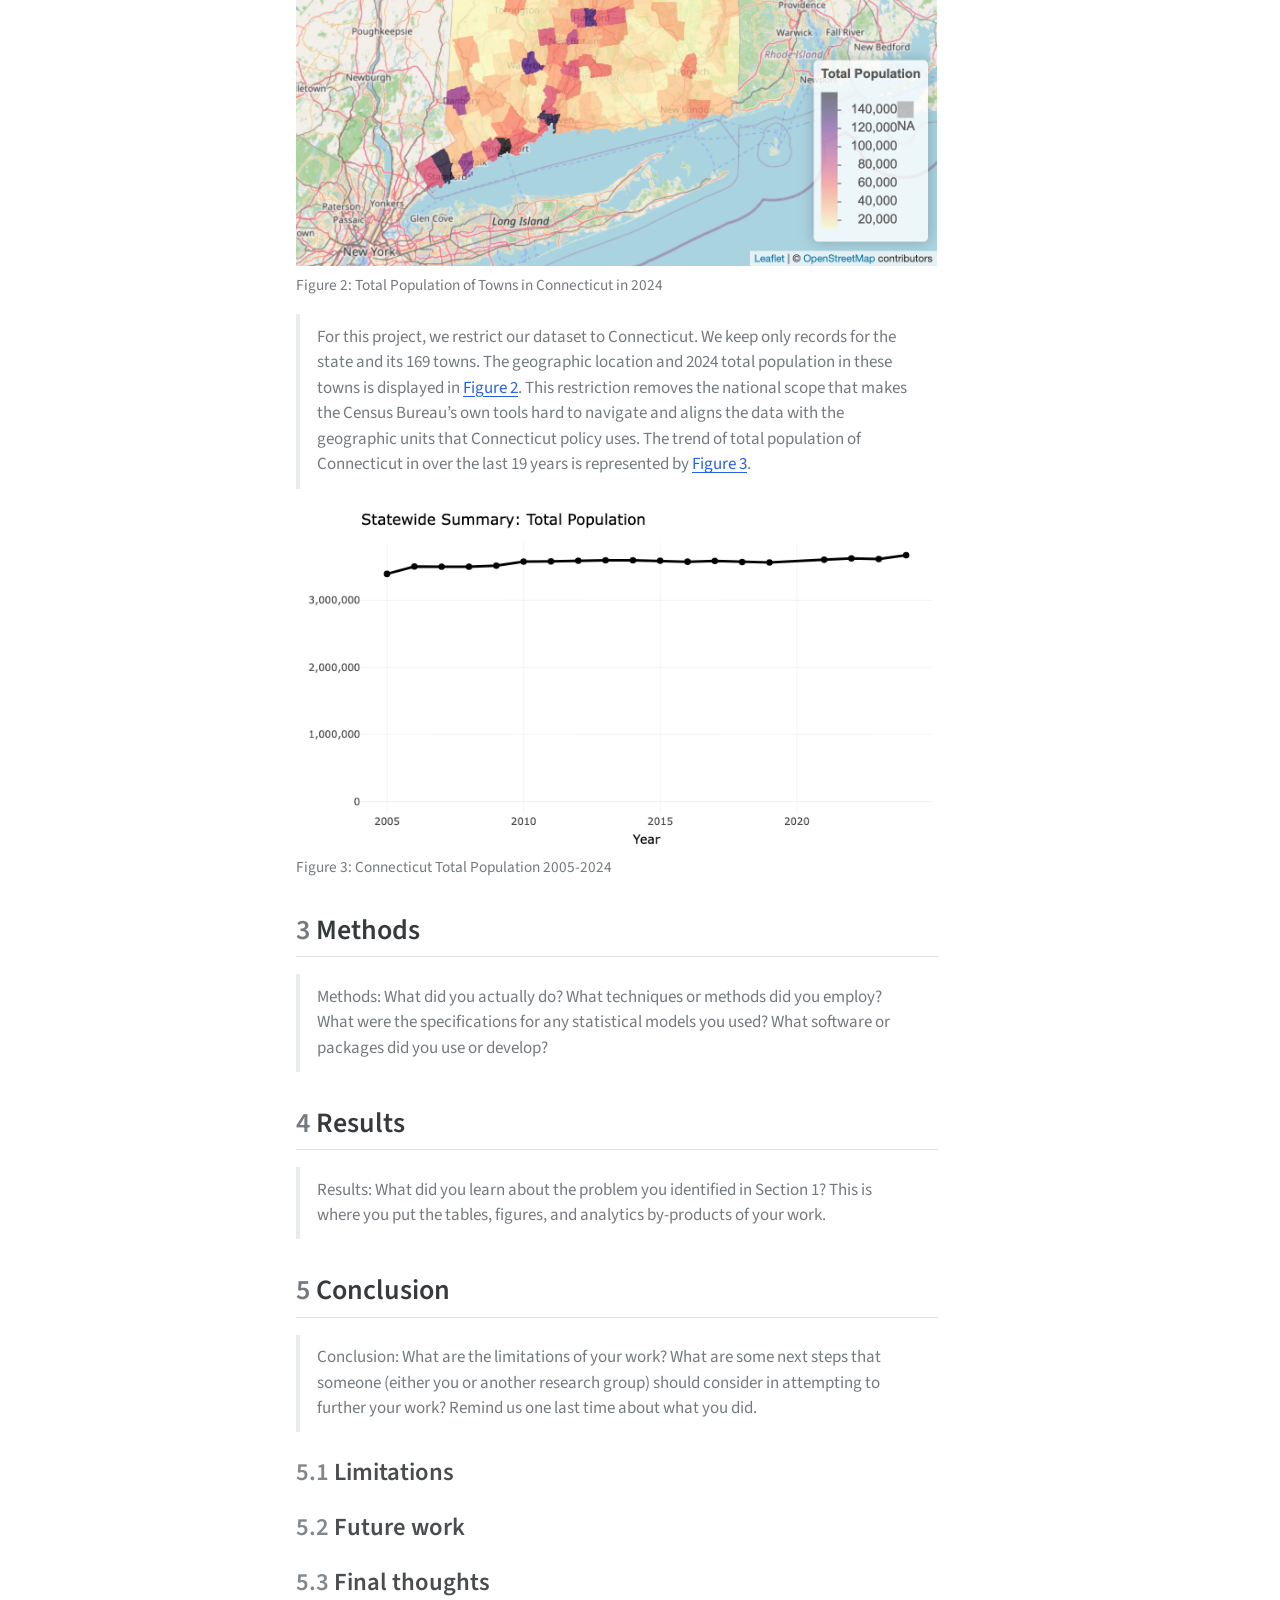
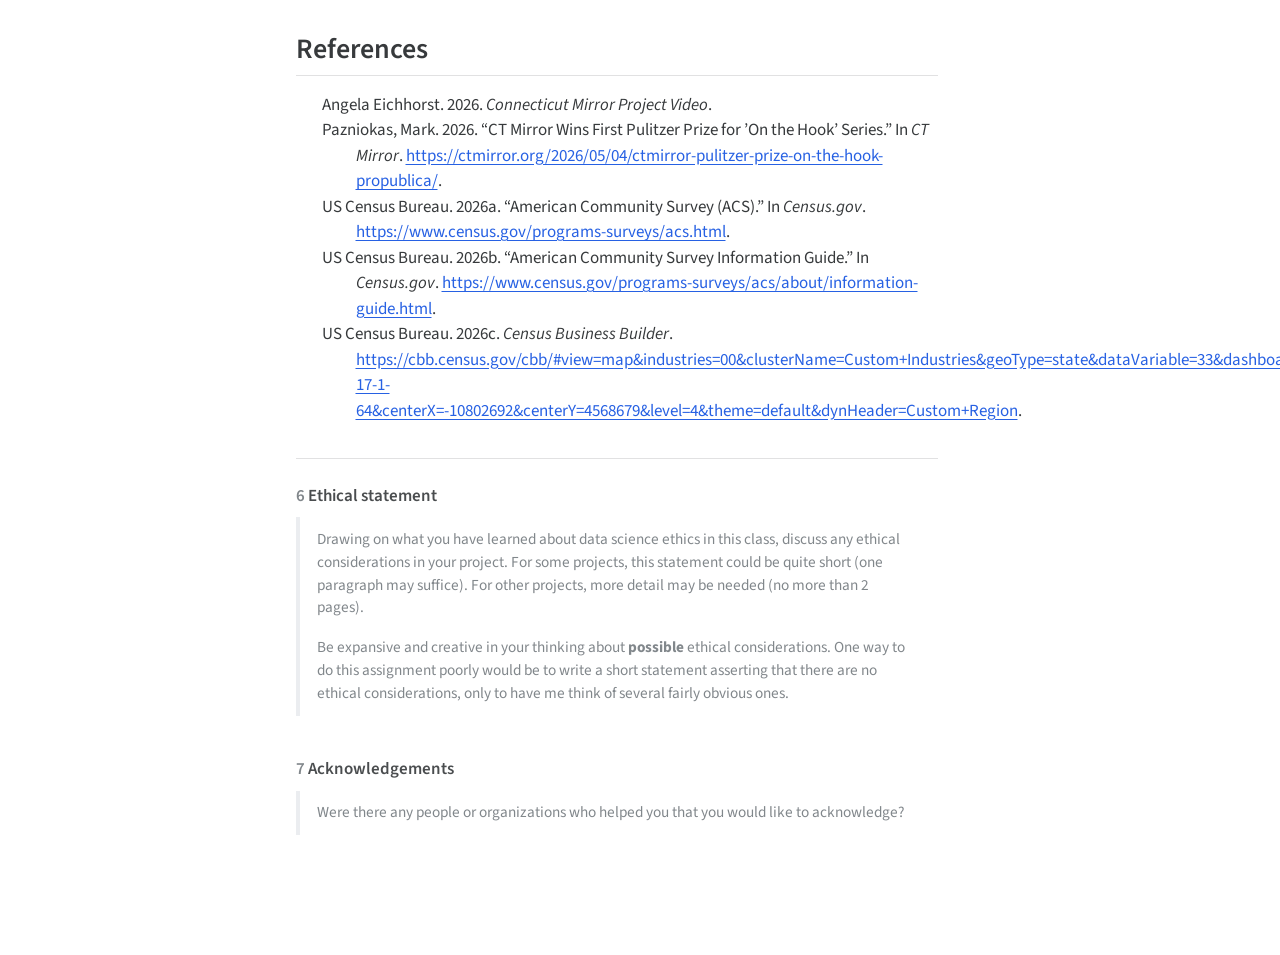
==== commit 0c56ccd0: "Built site for gh-pages" ====
--- a/index.html
+++ b/index.html
@@ -10,7 +10,7 @@
 <meta name="author" content="Zoe Khan">
 <meta name="author" content="Bayansulu Tulepbayeva">
 <meta name="author" content="Ellie Zdancewic">
-<meta name="dcterms.date" content="2026-11-17">
+<meta name="dcterms.date" content="2026-11-18">
 <meta name="keywords" content="Connecticut, Census">
 
 <title>Connecticut Mirror Data Dashboard</title>
@@ -105,10 +105,10 @@
 <meta name="citation_author" content="Zoe Khan">
 <meta name="citation_author" content="Bayansulu Tulepbayeva">
 <meta name="citation_author" content="Ellie Zdancewic">
-<meta name="citation_publication_date" content="2026-11-17">
-<meta name="citation_cover_date" content="2026-11-17">
+<meta name="citation_publication_date" content="2026-11-18">
+<meta name="citation_cover_date" content="2026-11-18">
 <meta name="citation_year" content="2026">
-<meta name="citation_online_date" content="2026-11-17">
+<meta name="citation_online_date" content="2026-11-18">
 <meta name="citation_language" content="en">
 <meta name="citation_reference" content="citation_title=American Community Survey (ACS); citation_abstract=The American Community Survey is the premier source for information about America’s changing population, housing and workforce.; citation_author=US Census Bureau; citation_publication_date=2026; citation_cover_date=2026; citation_year=2026; citation_fulltext_html_url=https://www.census.gov/programs-surveys/acs.html; citation_journal_title=Census.gov;">
 <meta name="citation_reference" content="citation_title=American Community Survey Information Guide; citation_abstract=You have questions. We have answers! &amp;mdash; in the ACS Information Guide &amp;mdash; a comprehensive guide to all things ACS.; citation_author=US Census Bureau; citation_publication_date=2026; citation_cover_date=2026; citation_year=2026; citation_fulltext_html_url=https://www.census.gov/programs-surveys/acs/about/information-guide.html; citation_journal_title=Census.gov;">
@@ -172,7 +172,7 @@
                 <div>
             <div class="quarto-title-meta-heading">Published</div>
             <div class="quarto-title-meta-contents">
-              <p class="date">November 17, 2026</p>
+              <p class="date">November 18, 2026</p>
             </div>
           </div>
           
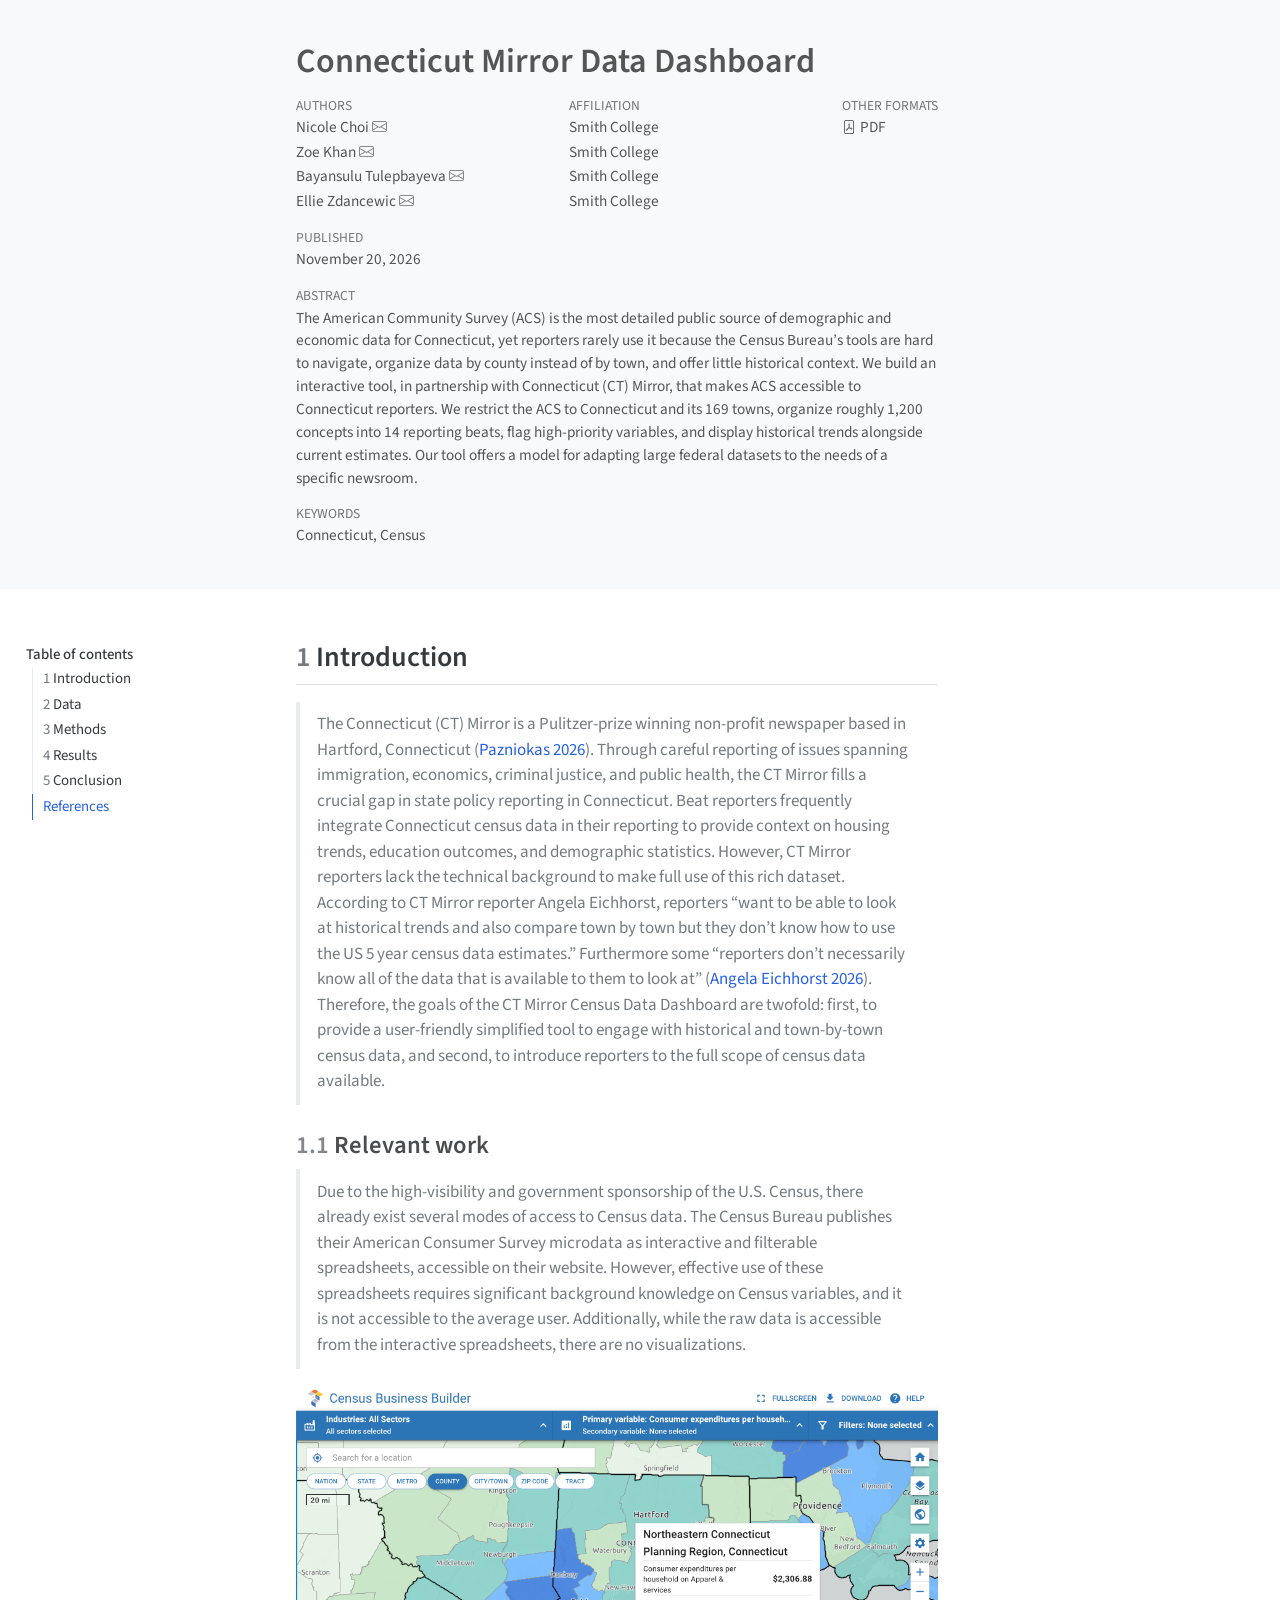
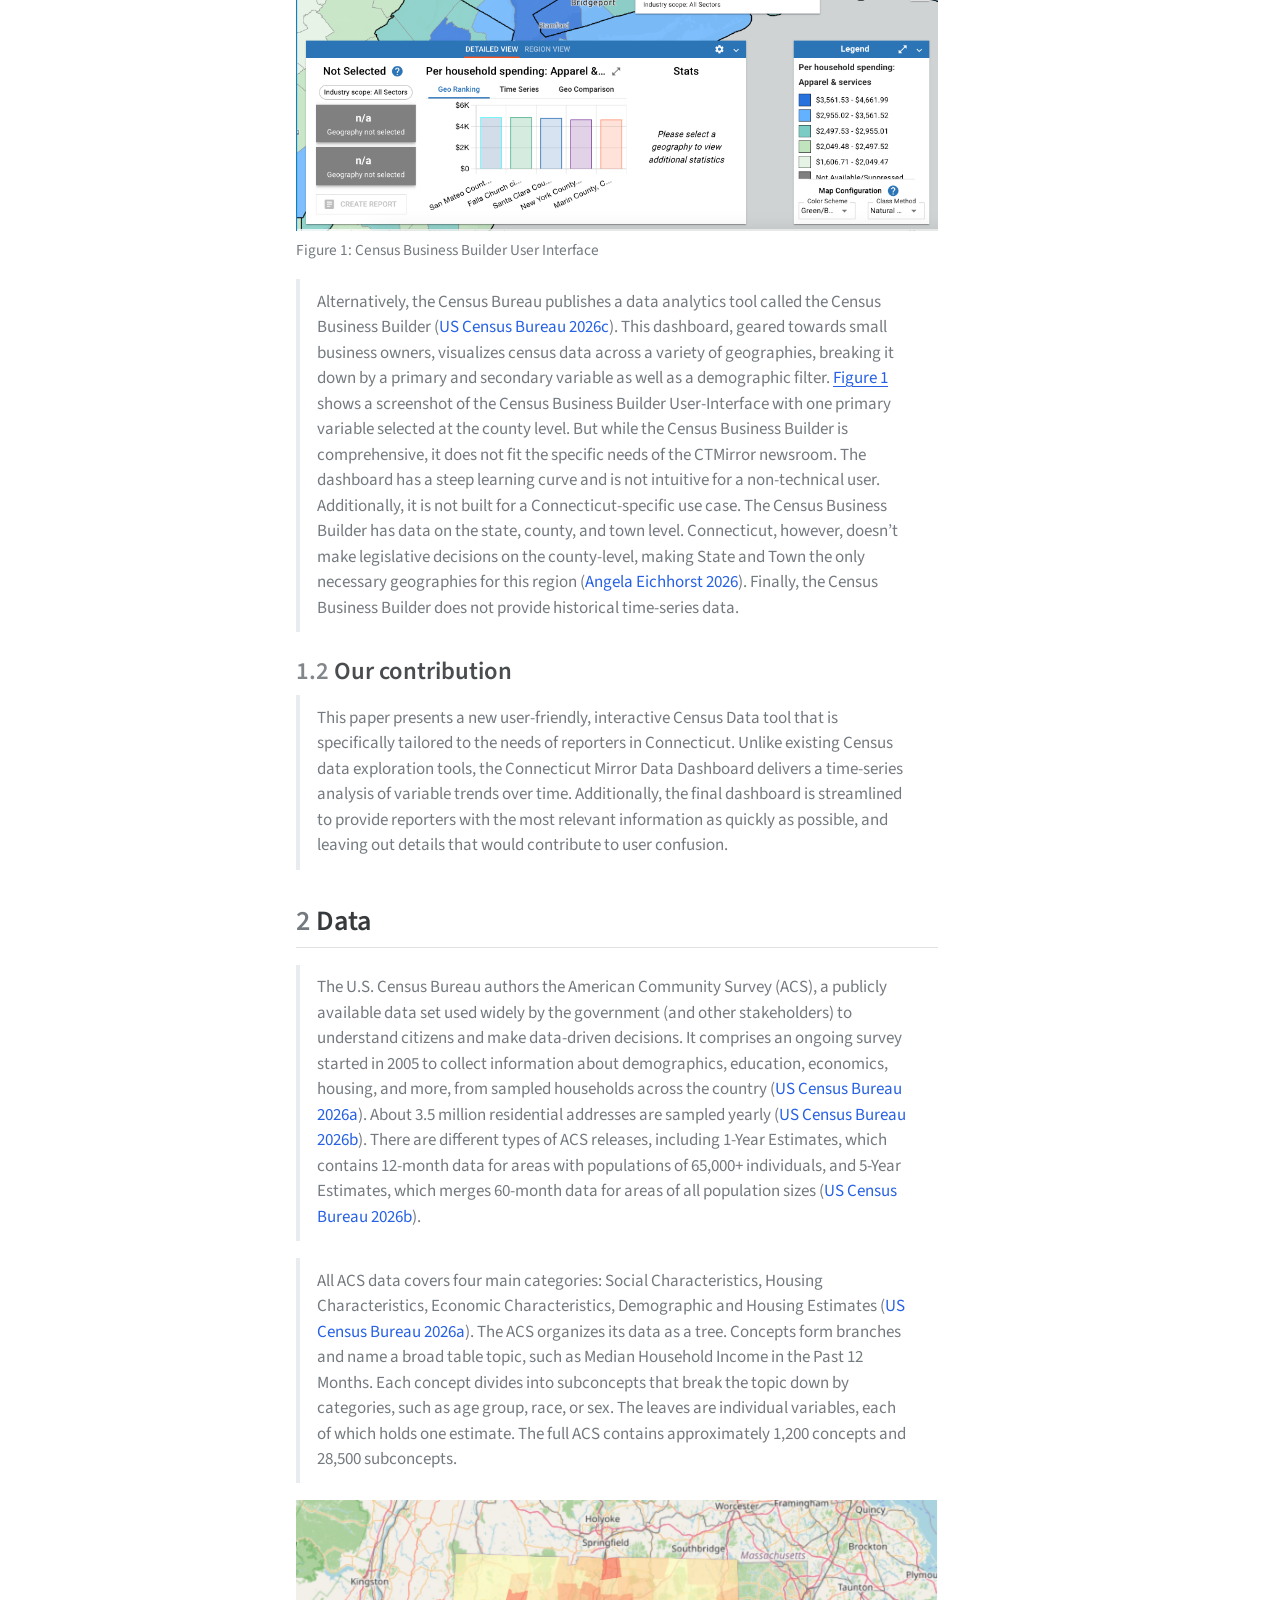
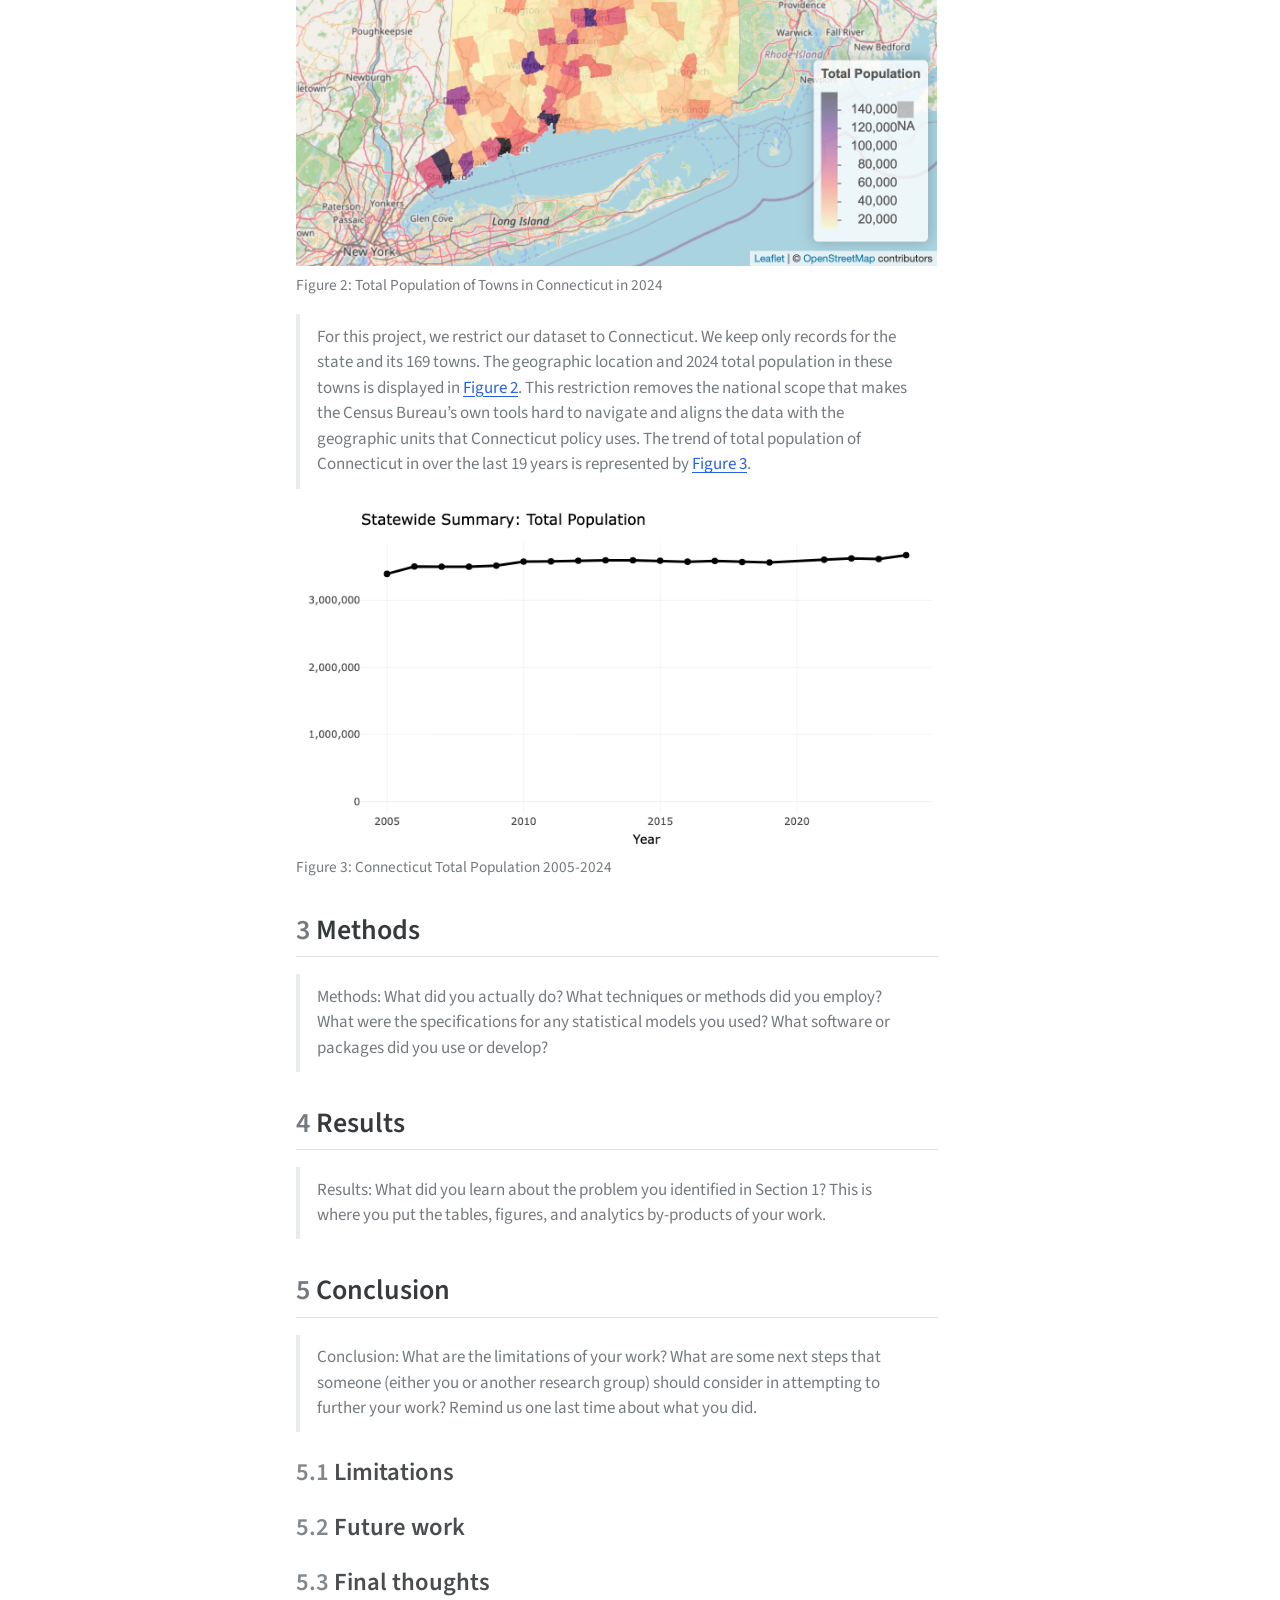
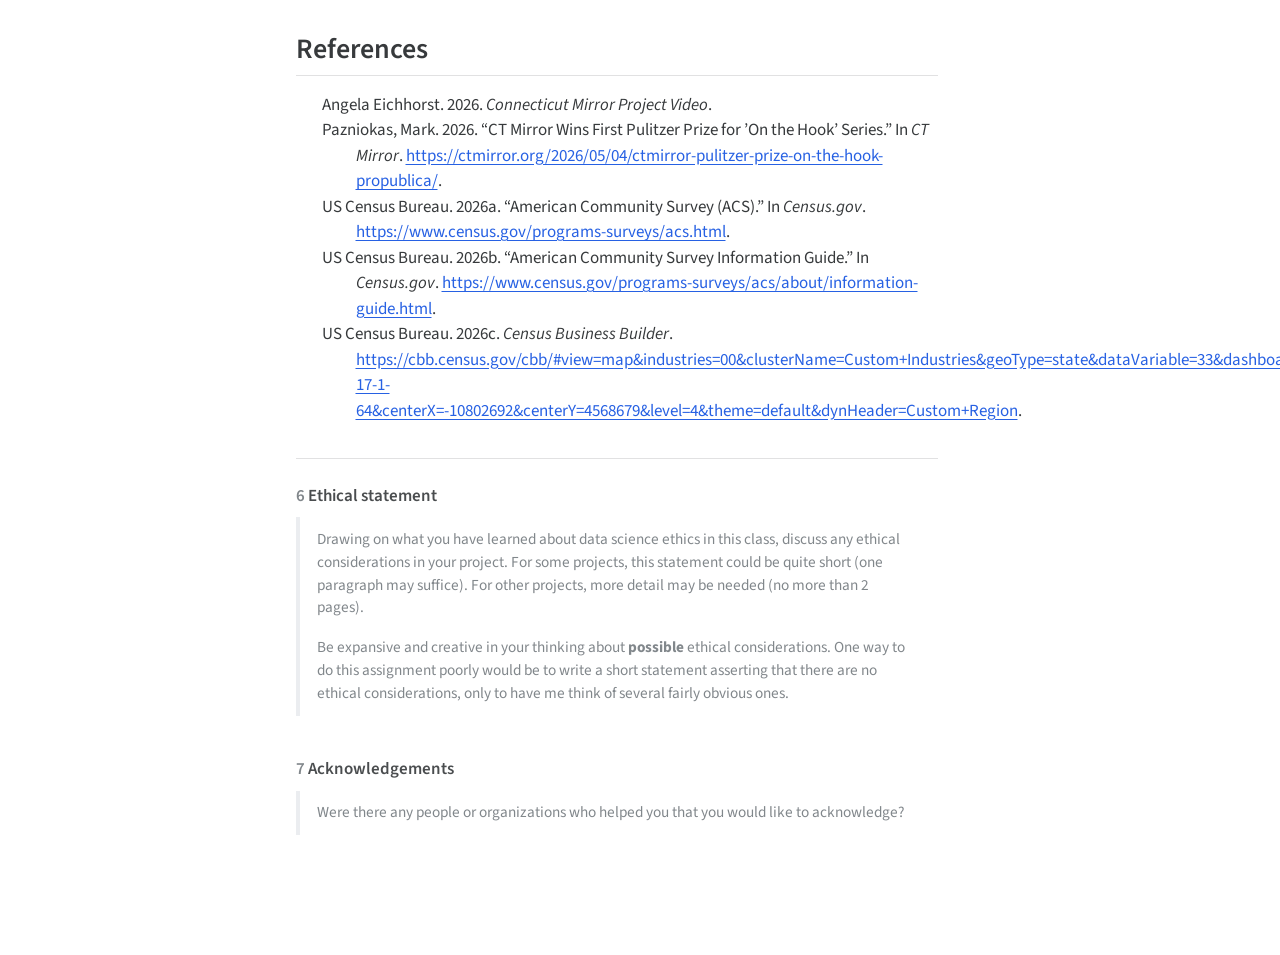
==== commit 3e45f556: "Built site for gh-pages" ====
--- a/index.html
+++ b/index.html
@@ -10,7 +10,7 @@
 <meta name="author" content="Zoe Khan">
 <meta name="author" content="Bayansulu Tulepbayeva">
 <meta name="author" content="Ellie Zdancewic">
-<meta name="dcterms.date" content="2026-11-18">
+<meta name="dcterms.date" content="2026-11-20">
 <meta name="keywords" content="Connecticut, Census">
 
 <title>Connecticut Mirror Data Dashboard</title>
@@ -85,7 +85,7 @@
 <link href="site_libs/quarto-html/quarto-syntax-highlighting-c65da67e2ccd7271deb104e05bb4b4d6.css" rel="stylesheet" id="quarto-text-highlighting-styles">
 <script src="site_libs/bootstrap/bootstrap.min.js"></script>
 <link href="site_libs/bootstrap/bootstrap-icons.css" rel="stylesheet">
-<link href="site_libs/bootstrap/bootstrap-808fa2b54be4417f9355fb1d1925d19c.min.css" rel="stylesheet" append-hash="true" id="quarto-bootstrap" data-mode="light">
+<link href="site_libs/bootstrap/bootstrap-93a94ed70b18b7a75be26843297f5c74.min.css" rel="stylesheet" append-hash="true" id="quarto-bootstrap" data-mode="light">
 <script src="site_libs/quarto-contrib/glightbox/glightbox.min.js"></script>
 <link href="site_libs/quarto-contrib/glightbox/glightbox.min.css" rel="stylesheet">
 <link href="site_libs/quarto-contrib/glightbox/lightbox.css" rel="stylesheet">
@@ -105,10 +105,10 @@
 <meta name="citation_author" content="Zoe Khan">
 <meta name="citation_author" content="Bayansulu Tulepbayeva">
 <meta name="citation_author" content="Ellie Zdancewic">
-<meta name="citation_publication_date" content="2026-11-18">
-<meta name="citation_cover_date" content="2026-11-18">
+<meta name="citation_publication_date" content="2026-11-20">
+<meta name="citation_cover_date" content="2026-11-20">
 <meta name="citation_year" content="2026">
-<meta name="citation_online_date" content="2026-11-18">
+<meta name="citation_online_date" content="2026-11-20">
 <meta name="citation_language" content="en">
 <meta name="citation_reference" content="citation_title=American Community Survey (ACS); citation_abstract=The American Community Survey is the premier source for information about America’s changing population, housing and workforce.; citation_author=US Census Bureau; citation_publication_date=2026; citation_cover_date=2026; citation_year=2026; citation_fulltext_html_url=https://www.census.gov/programs-surveys/acs.html; citation_journal_title=Census.gov;">
 <meta name="citation_reference" content="citation_title=American Community Survey Information Guide; citation_abstract=You have questions. We have answers! &amp;mdash; in the ACS Information Guide &amp;mdash; a comprehensive guide to all things ACS.; citation_author=US Census Bureau; citation_publication_date=2026; citation_cover_date=2026; citation_year=2026; citation_fulltext_html_url=https://www.census.gov/programs-surveys/acs/about/information-guide.html; citation_journal_title=Census.gov;">
@@ -172,7 +172,7 @@
                 <div>
             <div class="quarto-title-meta-heading">Published</div>
             <div class="quarto-title-meta-contents">
-              <p class="date">November 18, 2026</p>
+              <p class="date">November 20, 2026</p>
             </div>
           </div>
           
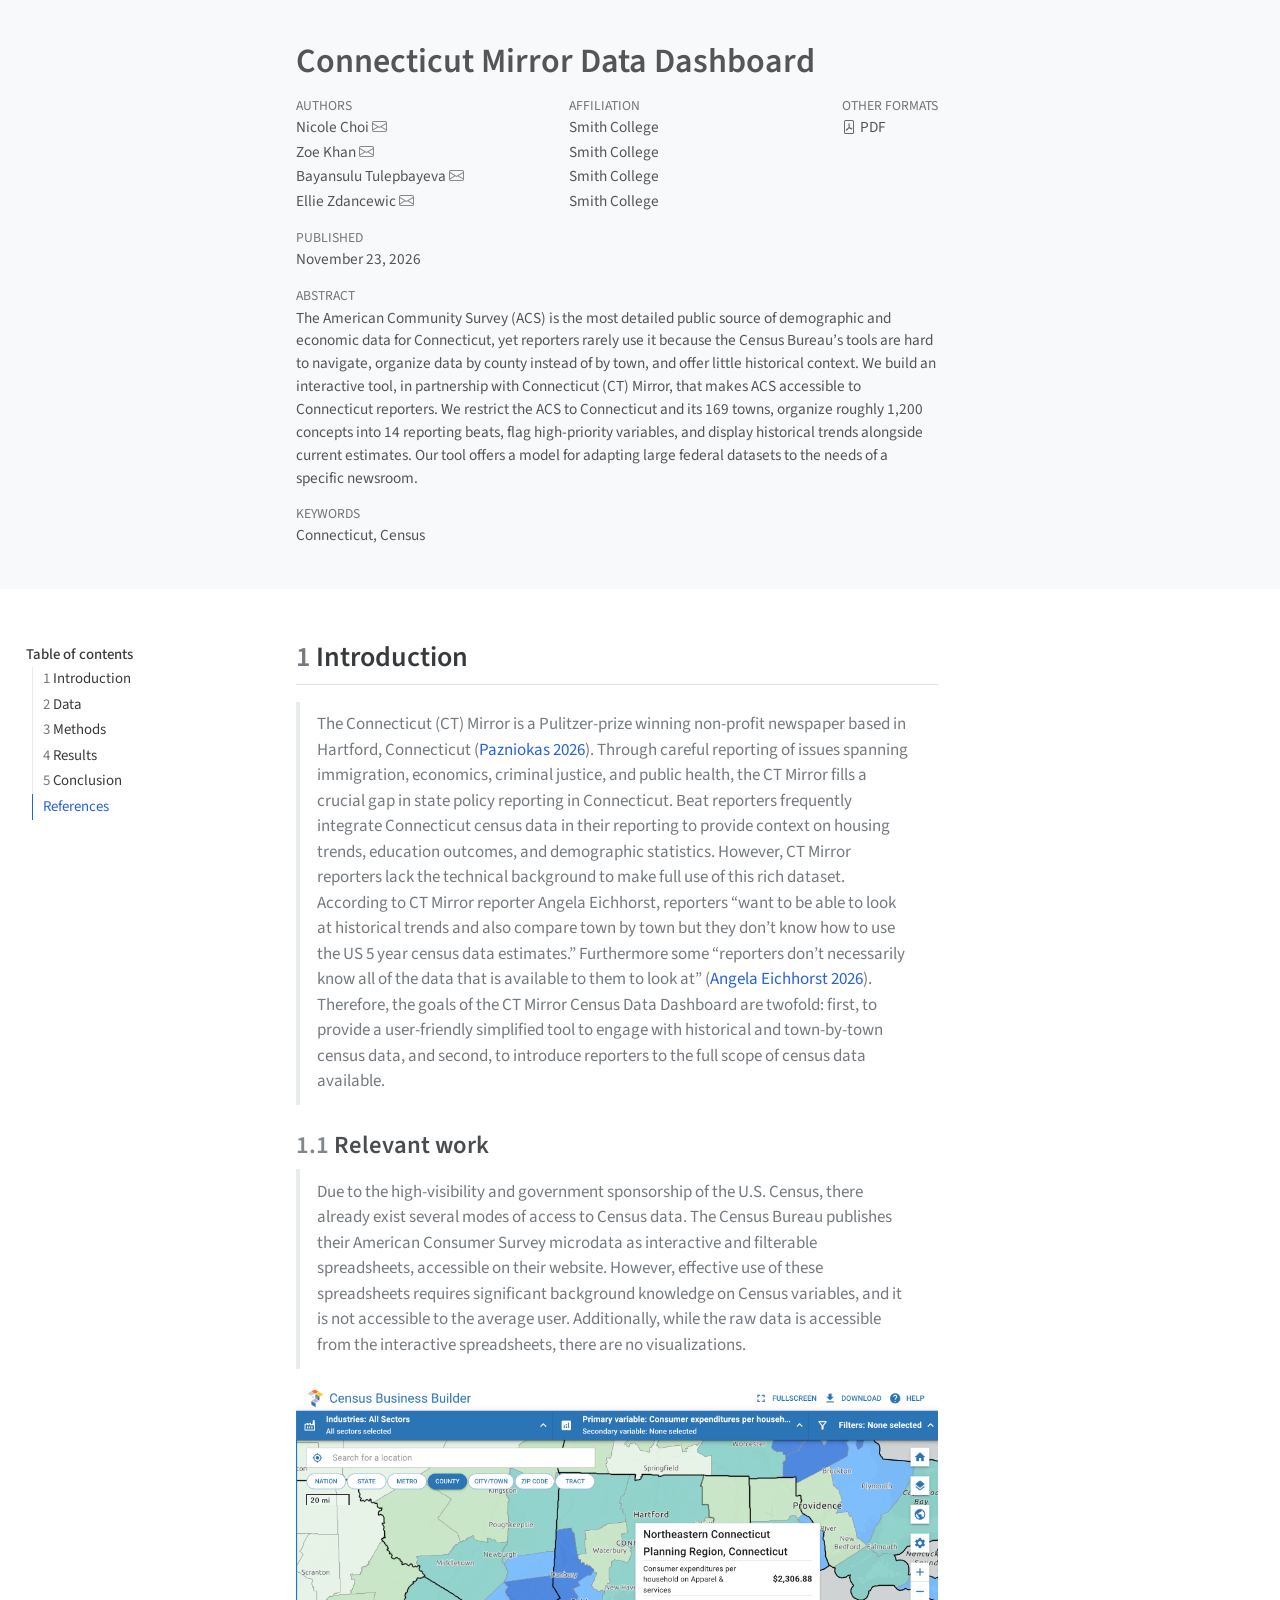
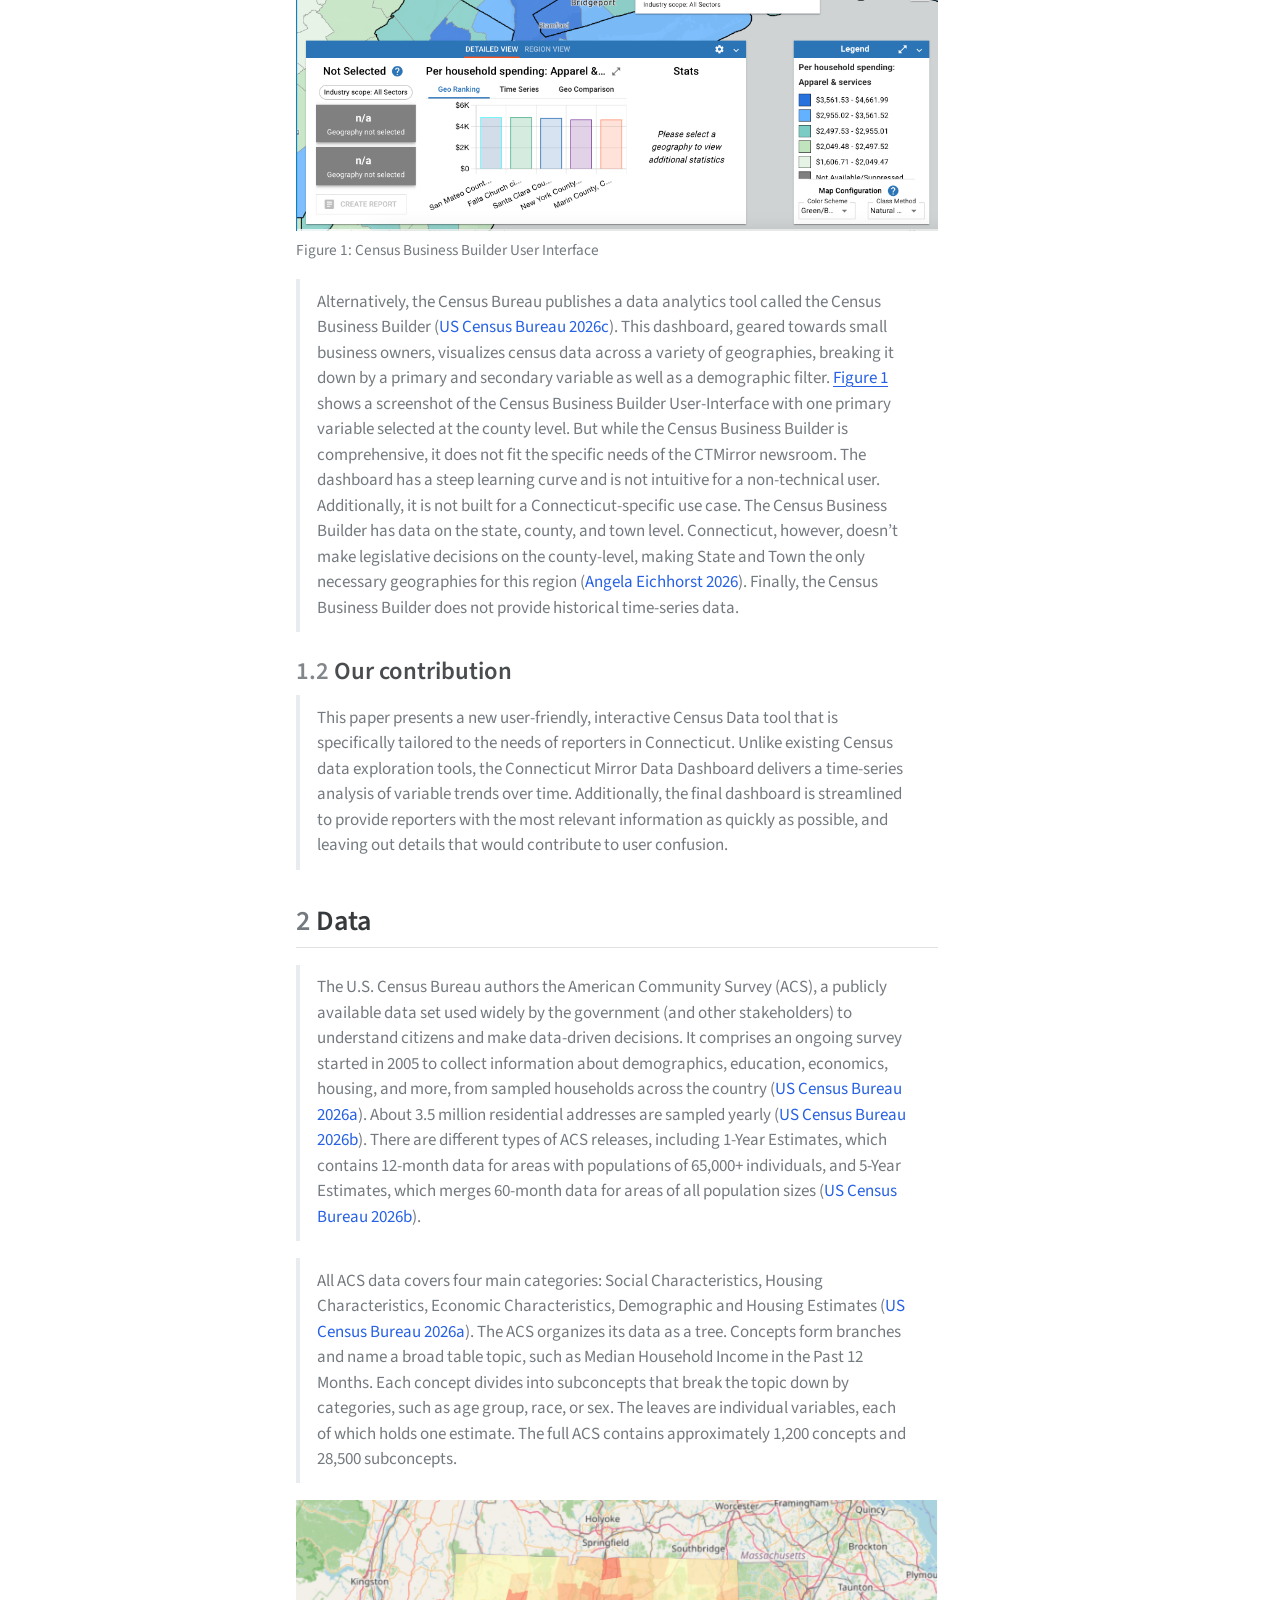
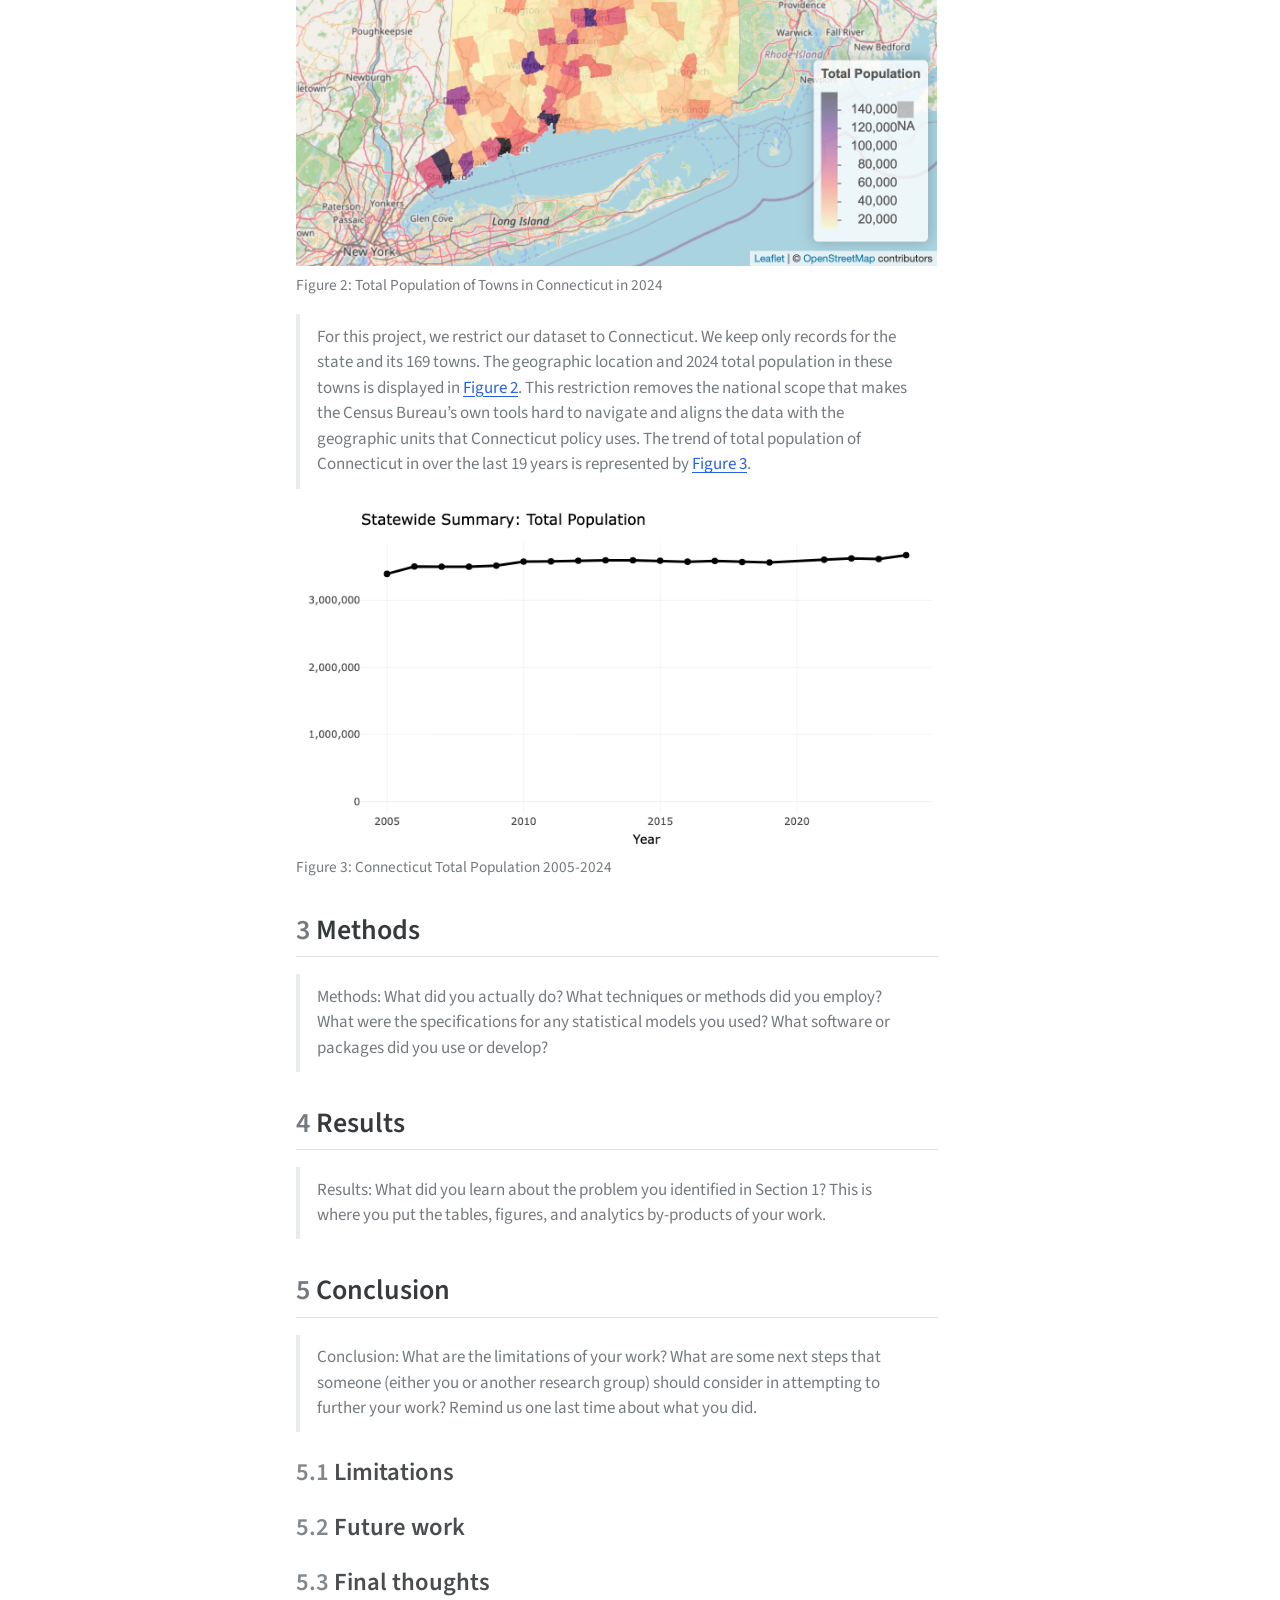
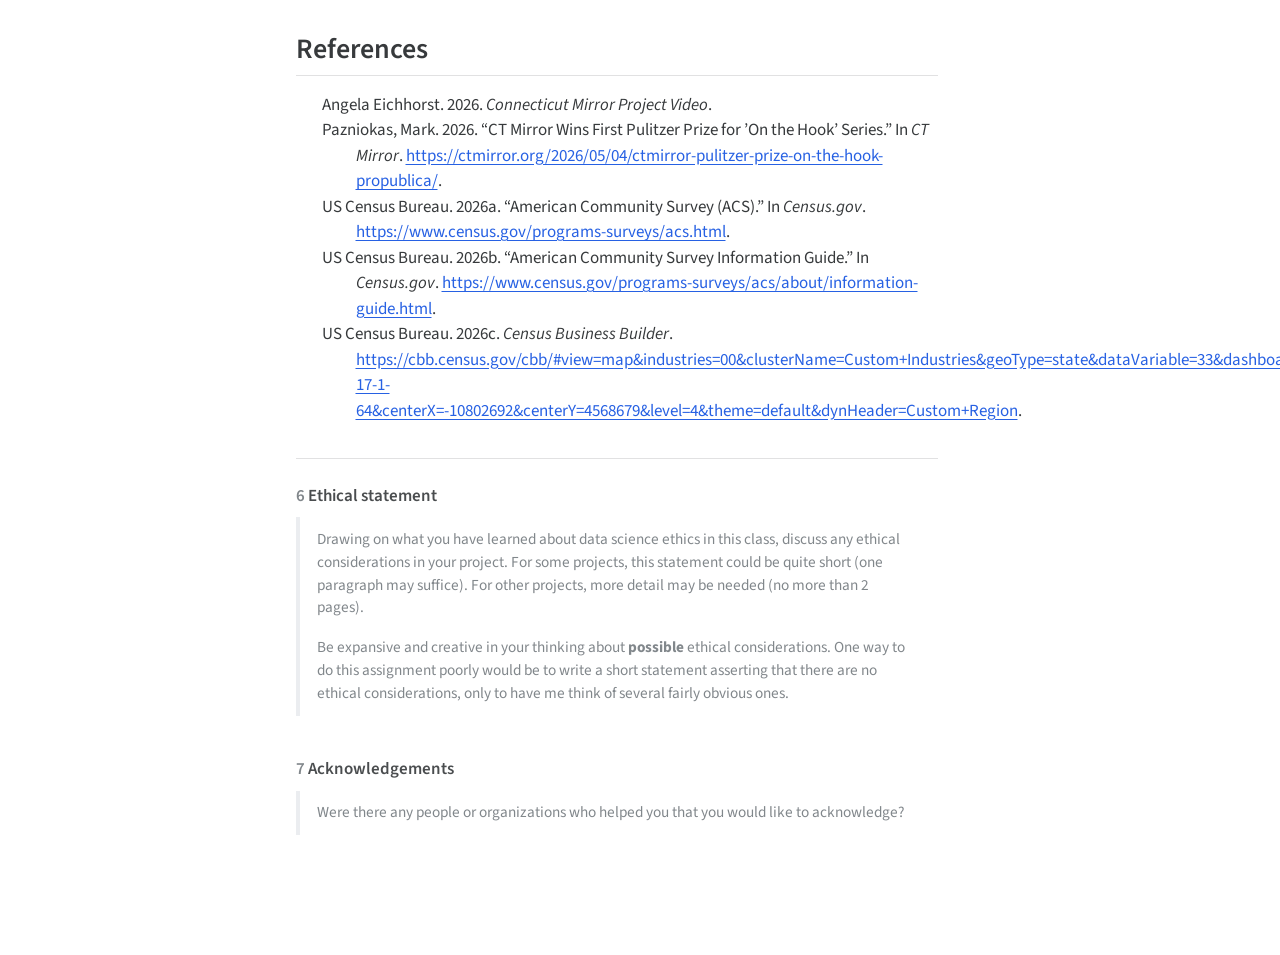
==== commit 33dd5635: "Built site for gh-pages" ====
--- a/index.html
+++ b/index.html
@@ -10,7 +10,7 @@
 <meta name="author" content="Zoe Khan">
 <meta name="author" content="Bayansulu Tulepbayeva">
 <meta name="author" content="Ellie Zdancewic">
-<meta name="dcterms.date" content="2026-11-20">
+<meta name="dcterms.date" content="2026-11-23">
 <meta name="keywords" content="Connecticut, Census">
 
 <title>Connecticut Mirror Data Dashboard</title>
@@ -105,10 +105,10 @@
 <meta name="citation_author" content="Zoe Khan">
 <meta name="citation_author" content="Bayansulu Tulepbayeva">
 <meta name="citation_author" content="Ellie Zdancewic">
-<meta name="citation_publication_date" content="2026-11-20">
-<meta name="citation_cover_date" content="2026-11-20">
+<meta name="citation_publication_date" content="2026-11-23">
+<meta name="citation_cover_date" content="2026-11-23">
 <meta name="citation_year" content="2026">
-<meta name="citation_online_date" content="2026-11-20">
+<meta name="citation_online_date" content="2026-11-23">
 <meta name="citation_language" content="en">
 <meta name="citation_reference" content="citation_title=American Community Survey (ACS); citation_abstract=The American Community Survey is the premier source for information about America’s changing population, housing and workforce.; citation_author=US Census Bureau; citation_publication_date=2026; citation_cover_date=2026; citation_year=2026; citation_fulltext_html_url=https://www.census.gov/programs-surveys/acs.html; citation_journal_title=Census.gov;">
 <meta name="citation_reference" content="citation_title=American Community Survey Information Guide; citation_abstract=You have questions. We have answers! &amp;mdash; in the ACS Information Guide &amp;mdash; a comprehensive guide to all things ACS.; citation_author=US Census Bureau; citation_publication_date=2026; citation_cover_date=2026; citation_year=2026; citation_fulltext_html_url=https://www.census.gov/programs-surveys/acs/about/information-guide.html; citation_journal_title=Census.gov;">
@@ -172,7 +172,7 @@
                 <div>
             <div class="quarto-title-meta-heading">Published</div>
             <div class="quarto-title-meta-contents">
-              <p class="date">November 20, 2026</p>
+              <p class="date">November 23, 2026</p>
             </div>
           </div>
           
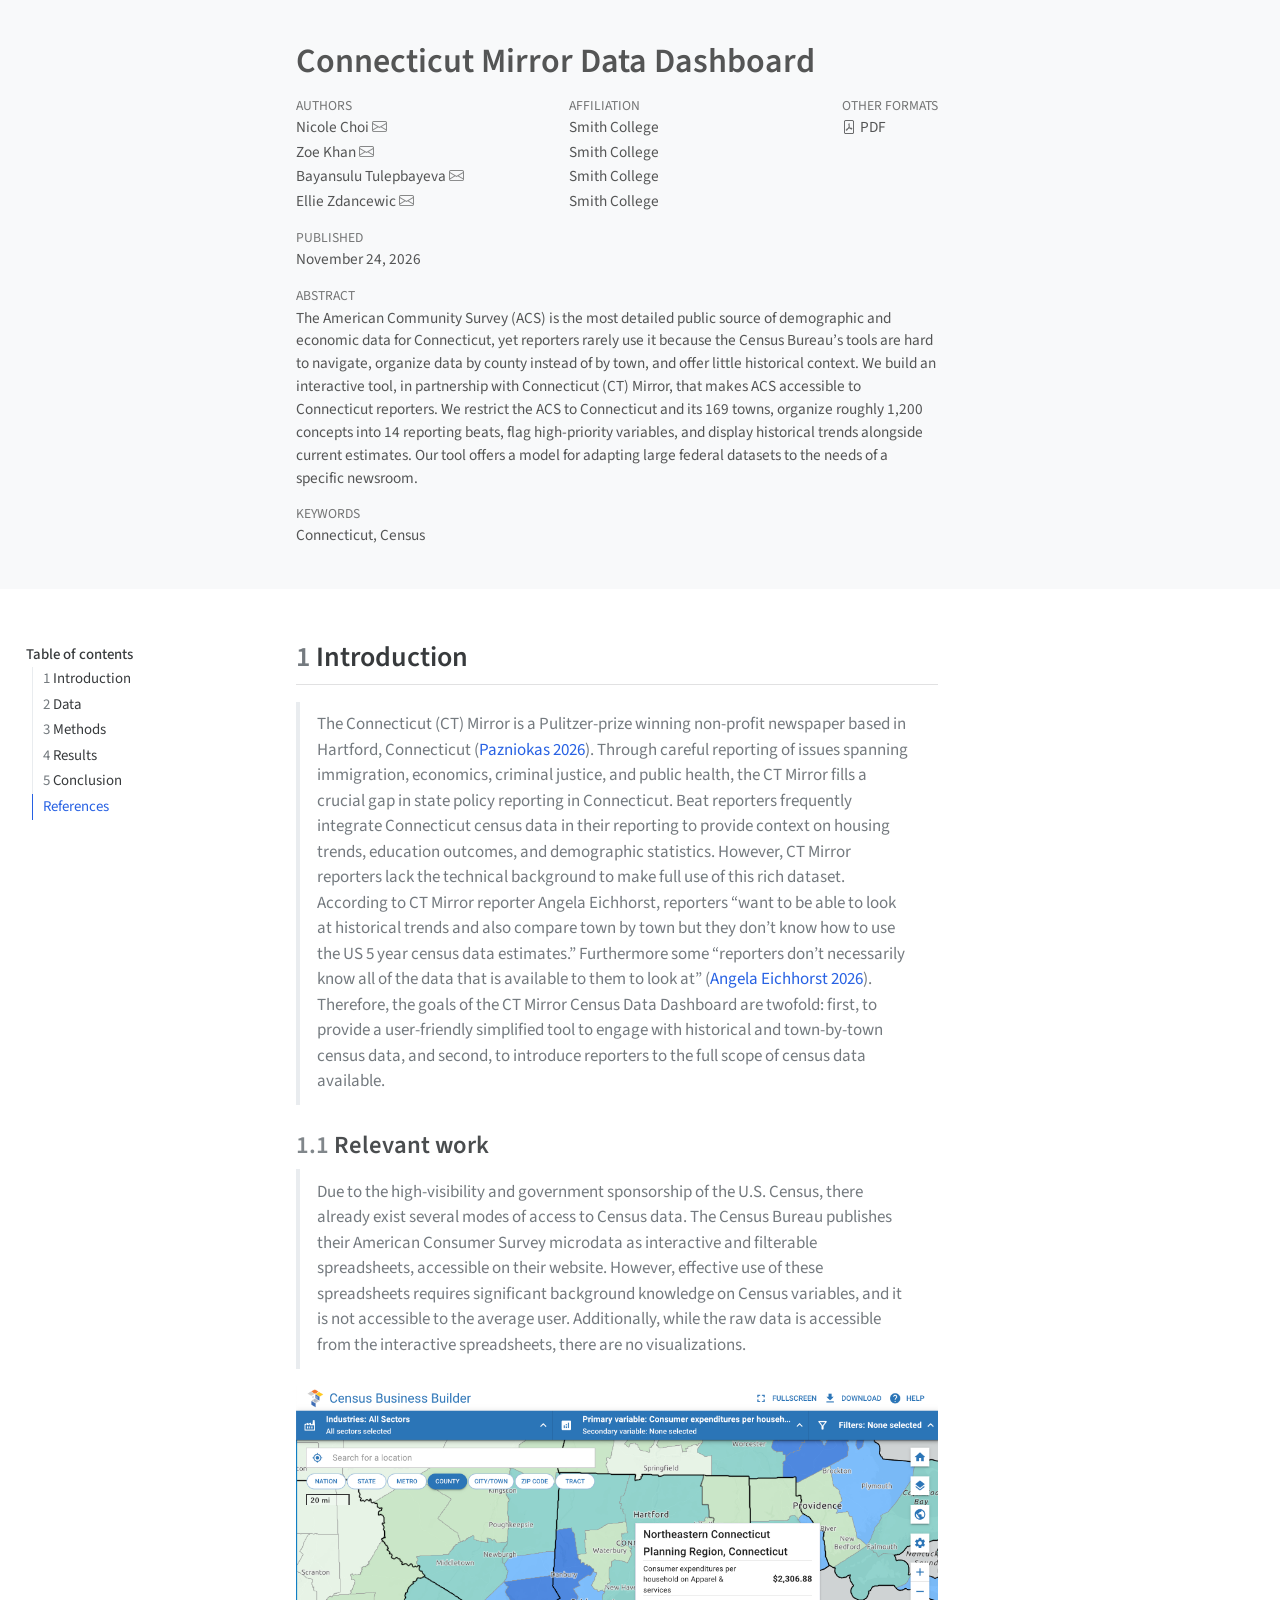
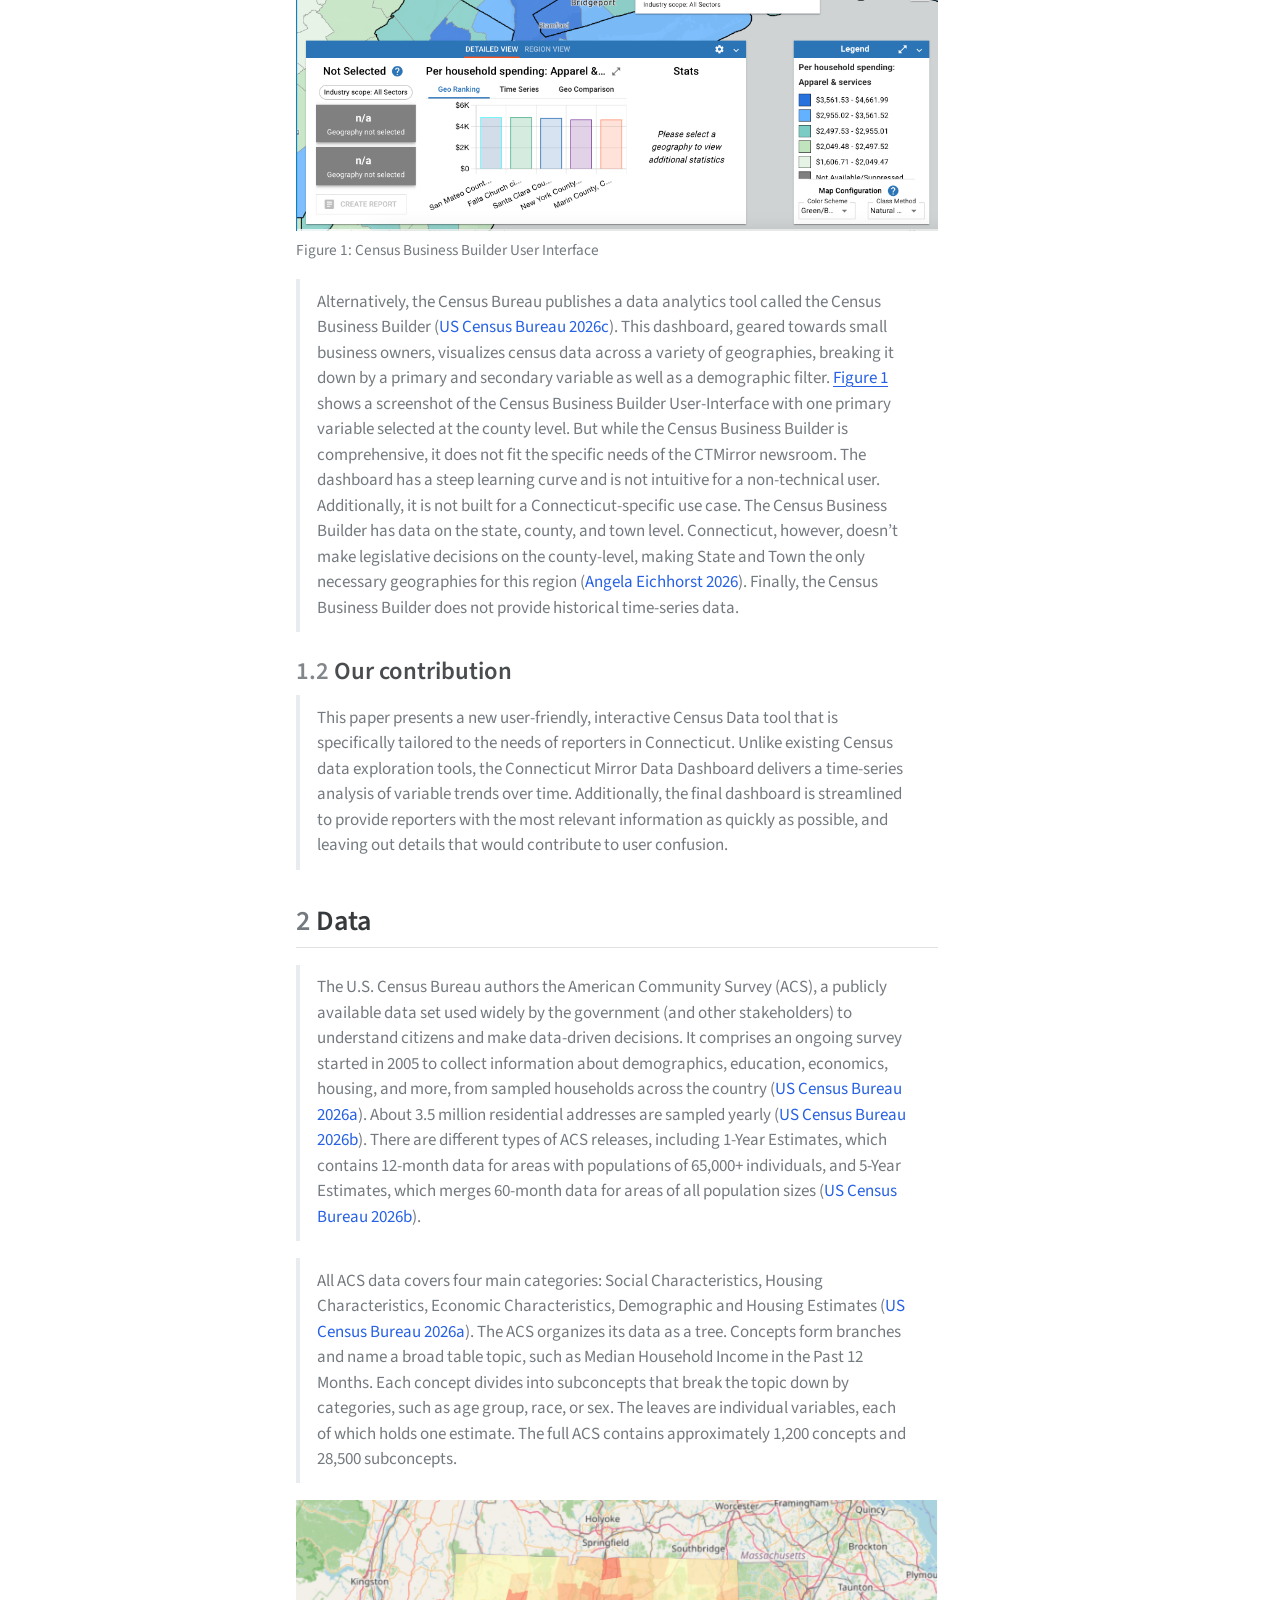
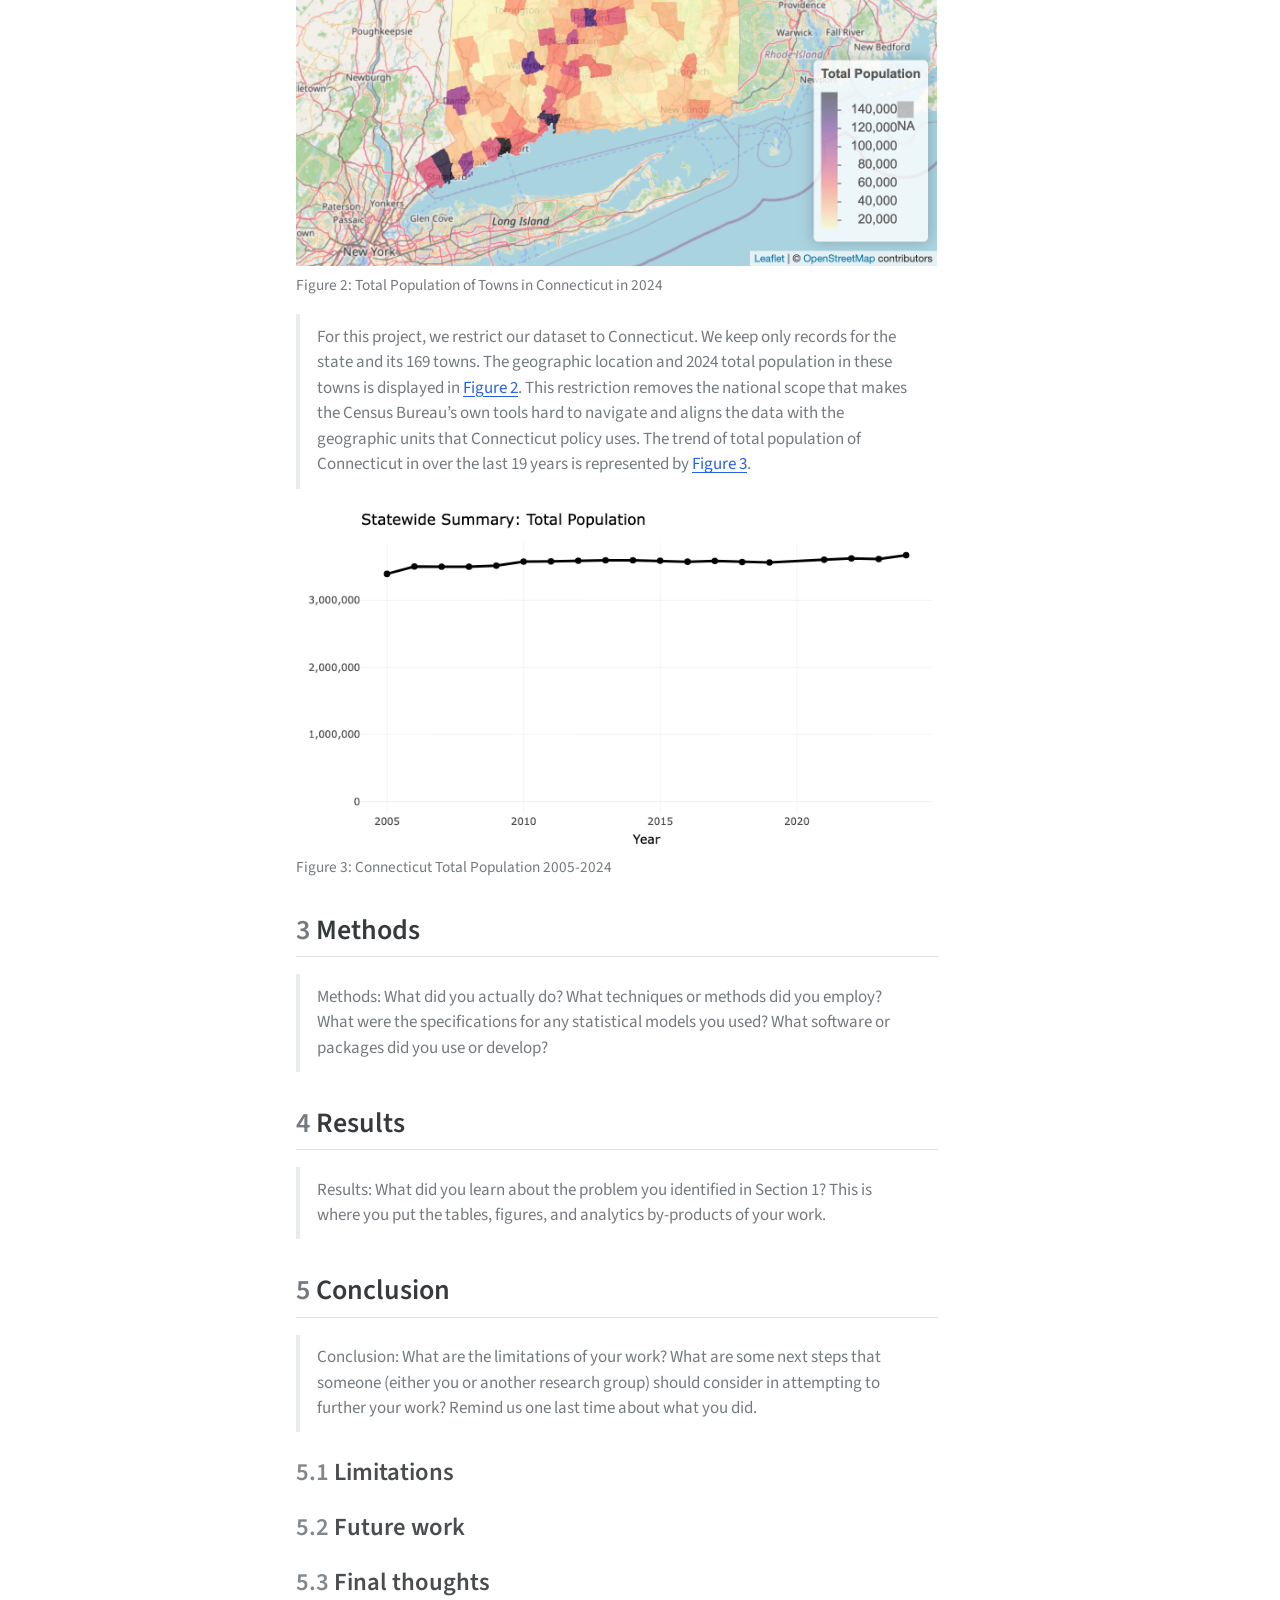
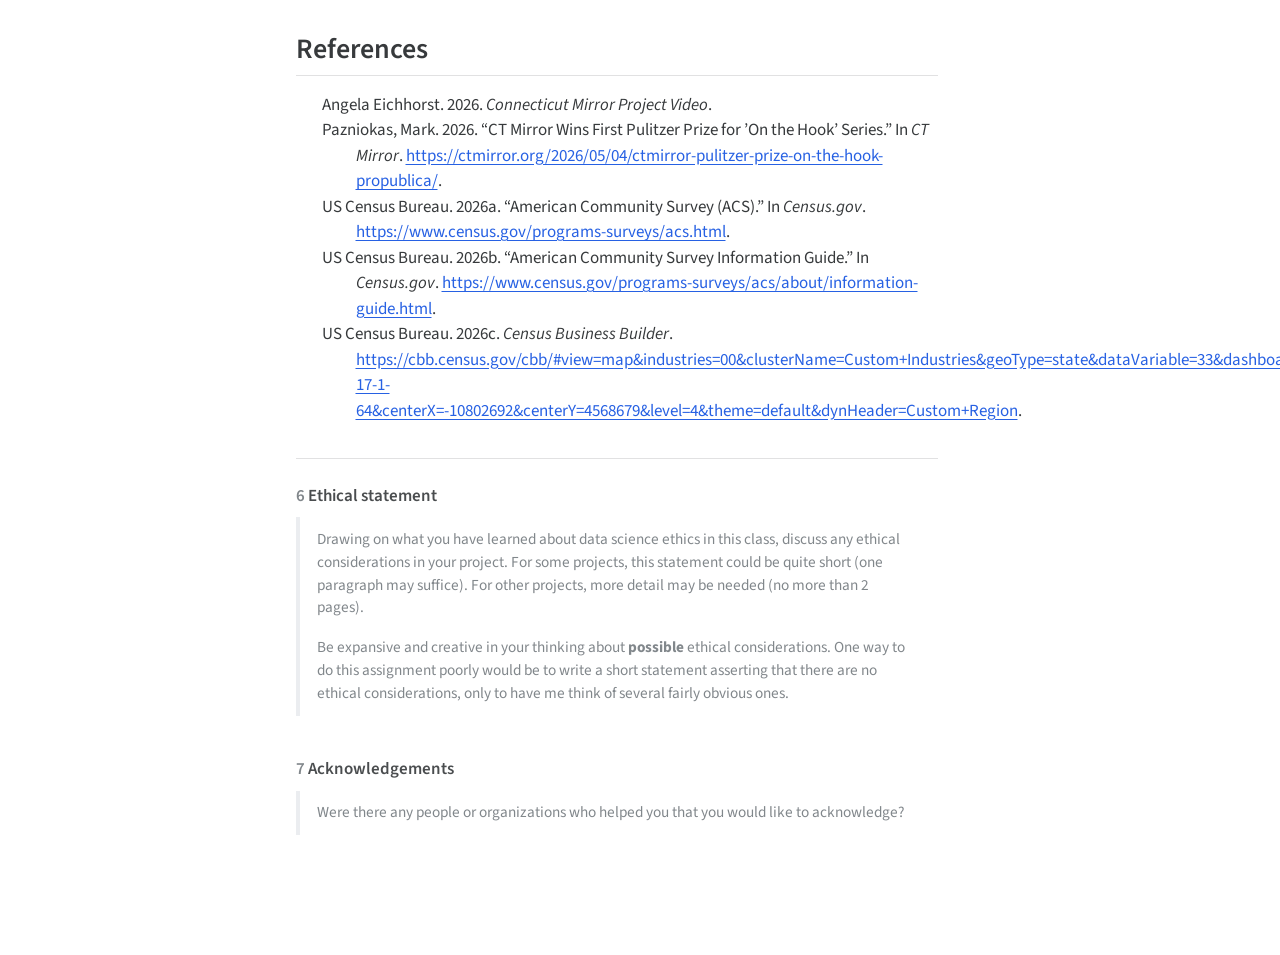
==== commit 071f4a02: "Built site for gh-pages" ====
--- a/index.html
+++ b/index.html
@@ -10,7 +10,7 @@
 <meta name="author" content="Zoe Khan">
 <meta name="author" content="Bayansulu Tulepbayeva">
 <meta name="author" content="Ellie Zdancewic">
-<meta name="dcterms.date" content="2026-11-23">
+<meta name="dcterms.date" content="2026-11-24">
 <meta name="keywords" content="Connecticut, Census">
 
 <title>Connecticut Mirror Data Dashboard</title>
@@ -105,10 +105,10 @@
 <meta name="citation_author" content="Zoe Khan">
 <meta name="citation_author" content="Bayansulu Tulepbayeva">
 <meta name="citation_author" content="Ellie Zdancewic">
-<meta name="citation_publication_date" content="2026-11-23">
-<meta name="citation_cover_date" content="2026-11-23">
+<meta name="citation_publication_date" content="2026-11-24">
+<meta name="citation_cover_date" content="2026-11-24">
 <meta name="citation_year" content="2026">
-<meta name="citation_online_date" content="2026-11-23">
+<meta name="citation_online_date" content="2026-11-24">
 <meta name="citation_language" content="en">
 <meta name="citation_reference" content="citation_title=American Community Survey (ACS); citation_abstract=The American Community Survey is the premier source for information about America’s changing population, housing and workforce.; citation_author=US Census Bureau; citation_publication_date=2026; citation_cover_date=2026; citation_year=2026; citation_fulltext_html_url=https://www.census.gov/programs-surveys/acs.html; citation_journal_title=Census.gov;">
 <meta name="citation_reference" content="citation_title=American Community Survey Information Guide; citation_abstract=You have questions. We have answers! &amp;mdash; in the ACS Information Guide &amp;mdash; a comprehensive guide to all things ACS.; citation_author=US Census Bureau; citation_publication_date=2026; citation_cover_date=2026; citation_year=2026; citation_fulltext_html_url=https://www.census.gov/programs-surveys/acs/about/information-guide.html; citation_journal_title=Census.gov;">
@@ -172,7 +172,7 @@
                 <div>
             <div class="quarto-title-meta-heading">Published</div>
             <div class="quarto-title-meta-contents">
-              <p class="date">November 23, 2026</p>
+              <p class="date">November 24, 2026</p>
             </div>
           </div>
           
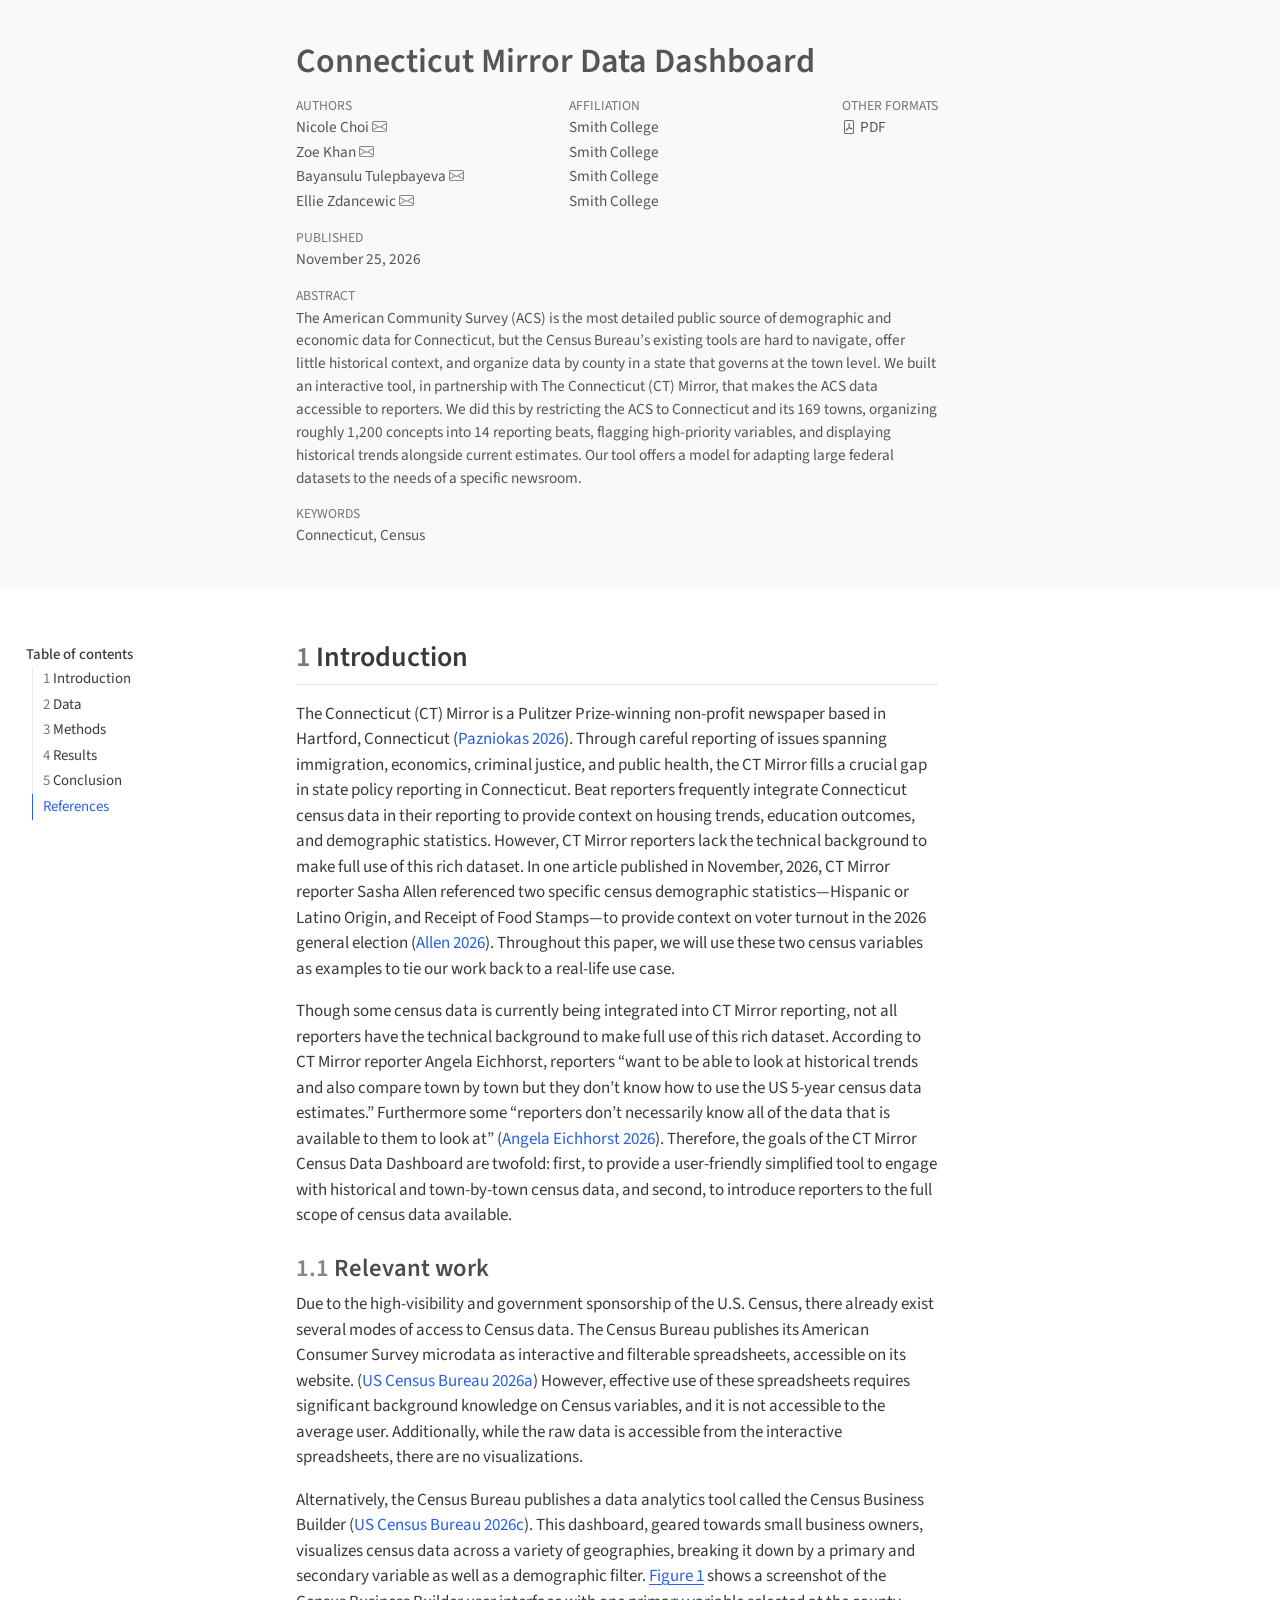
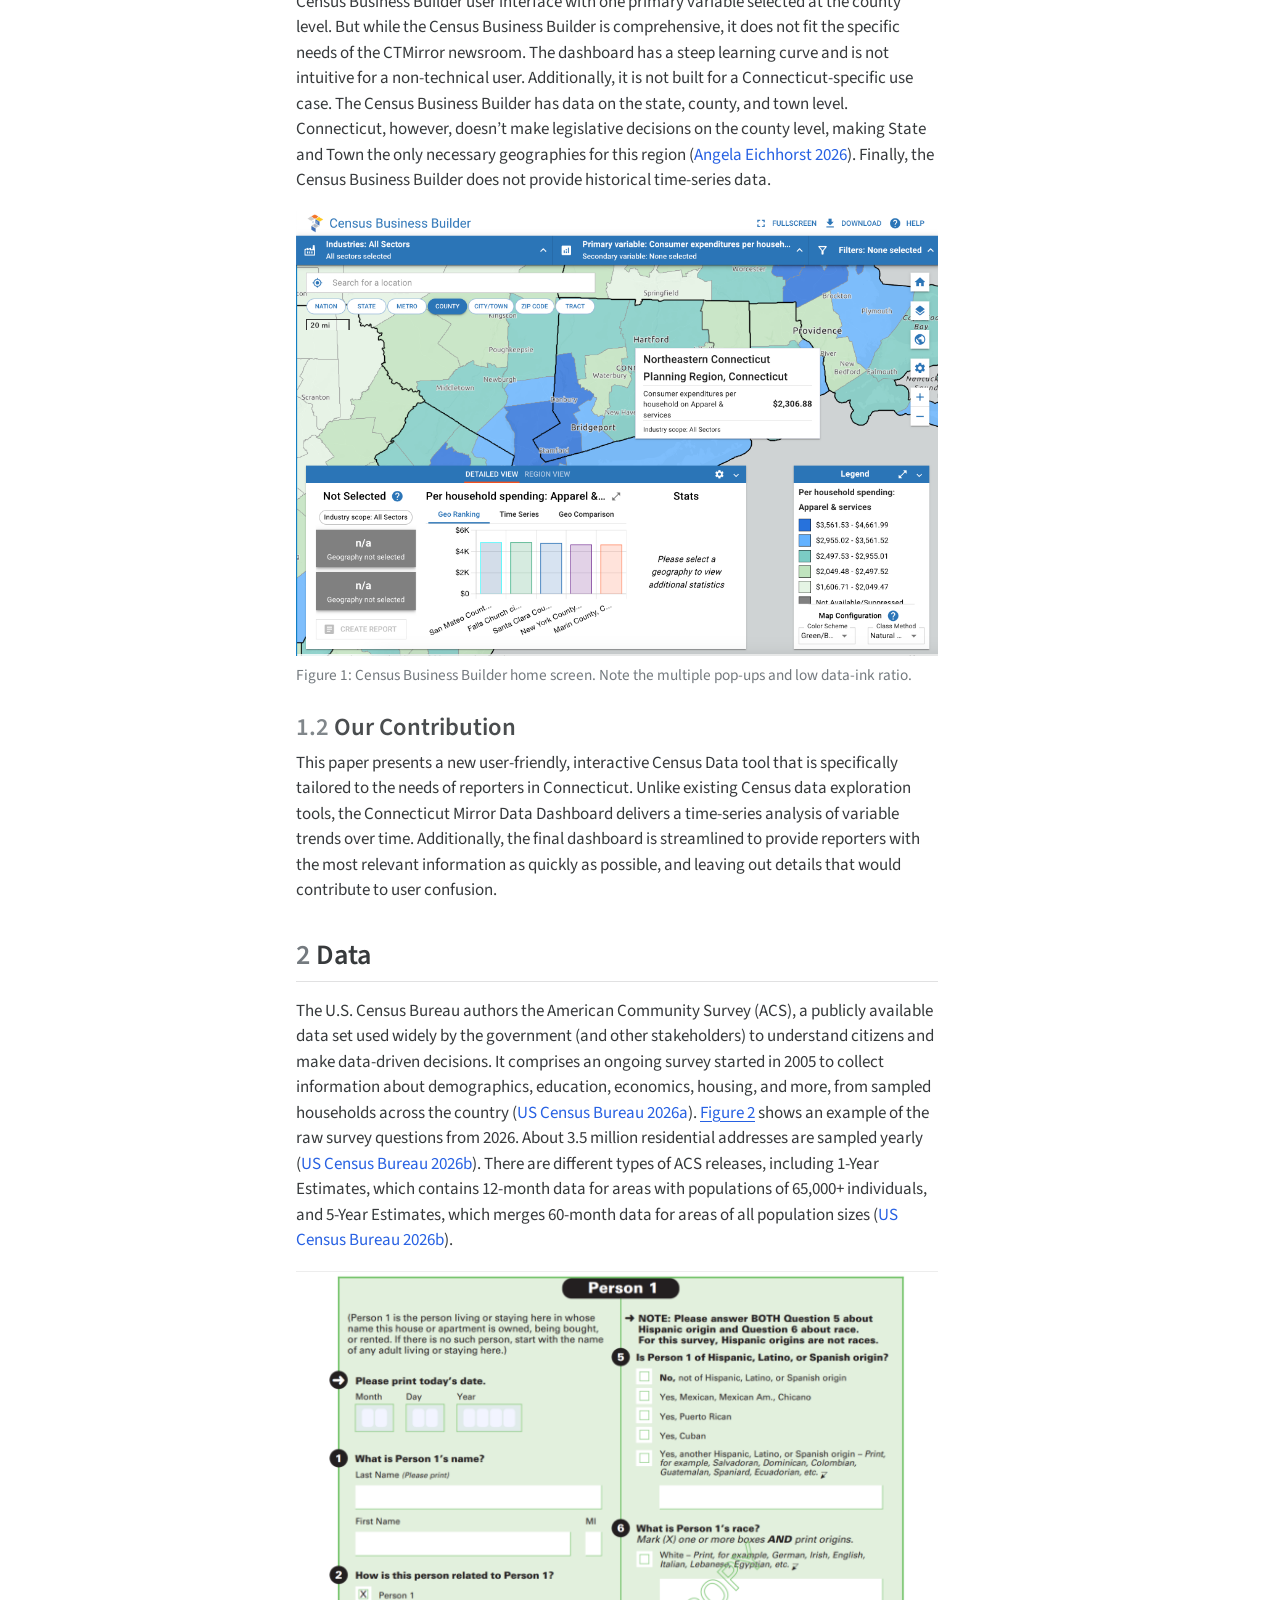
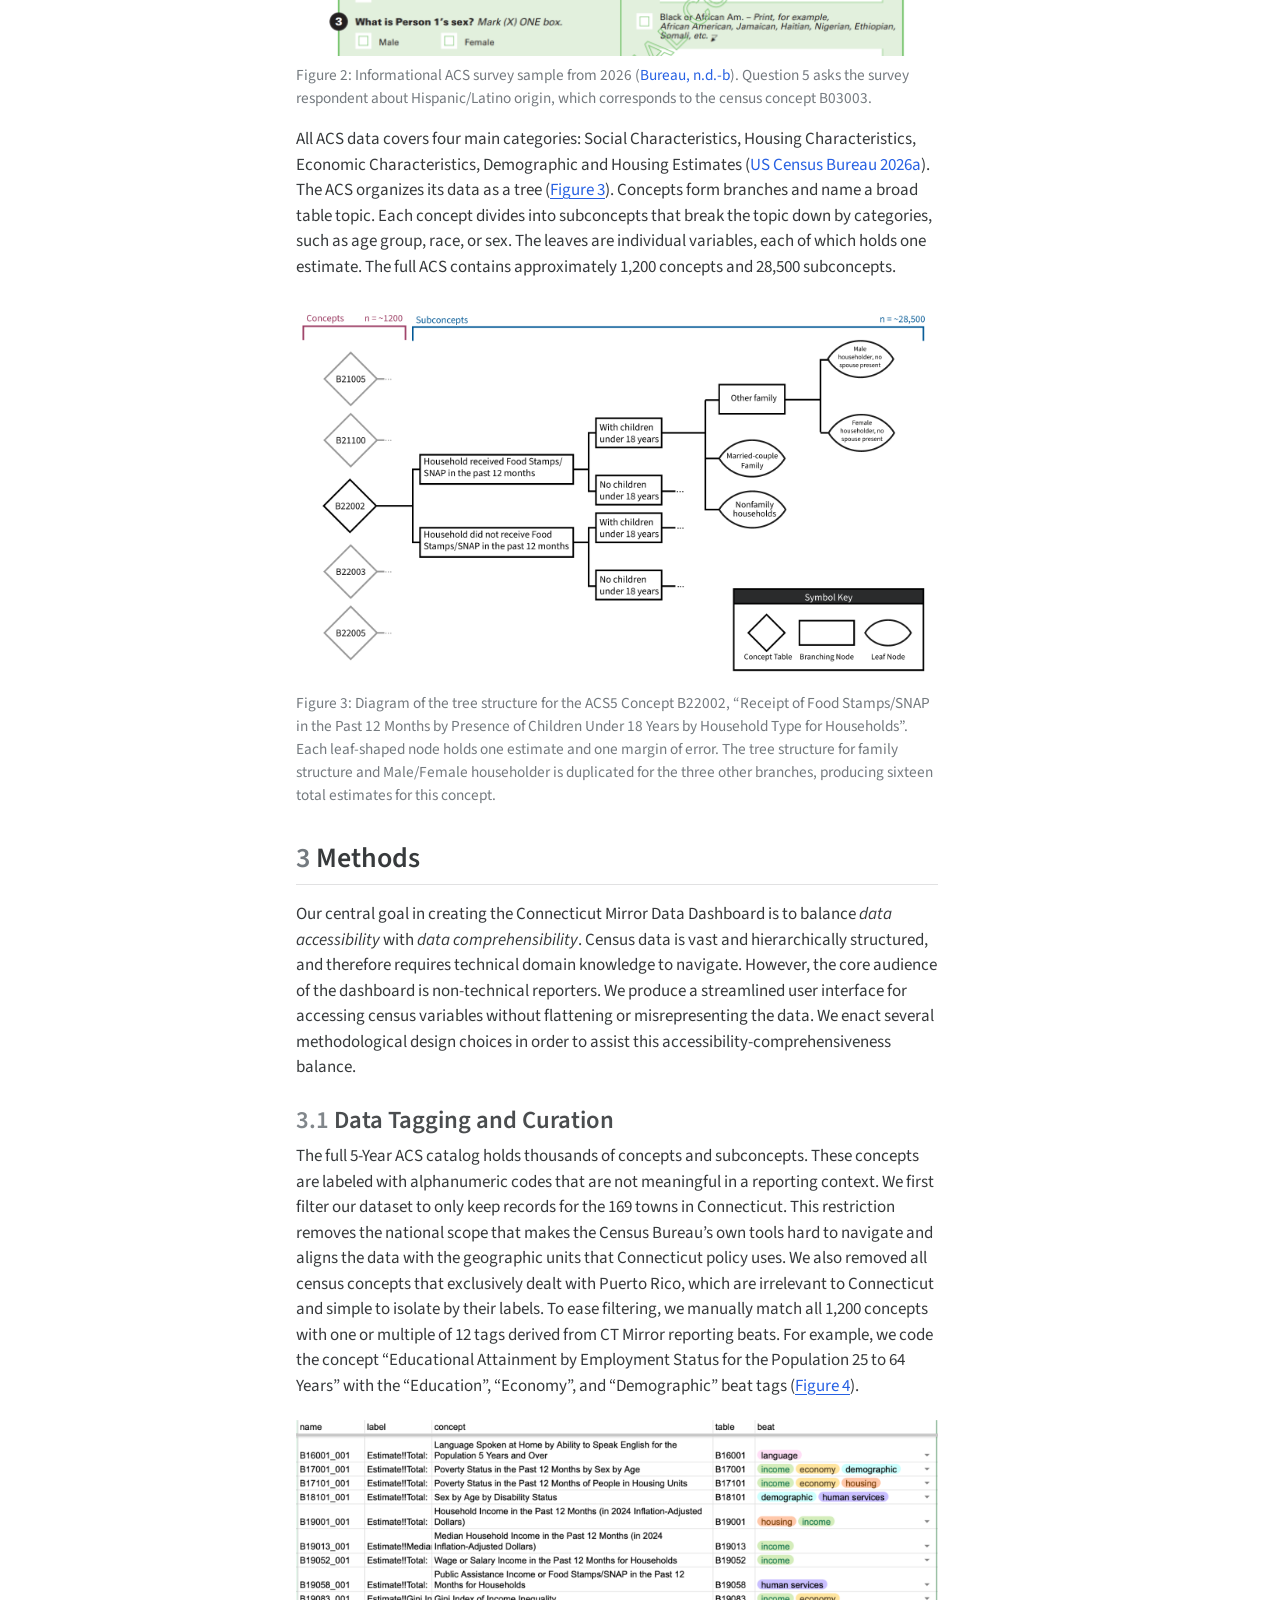
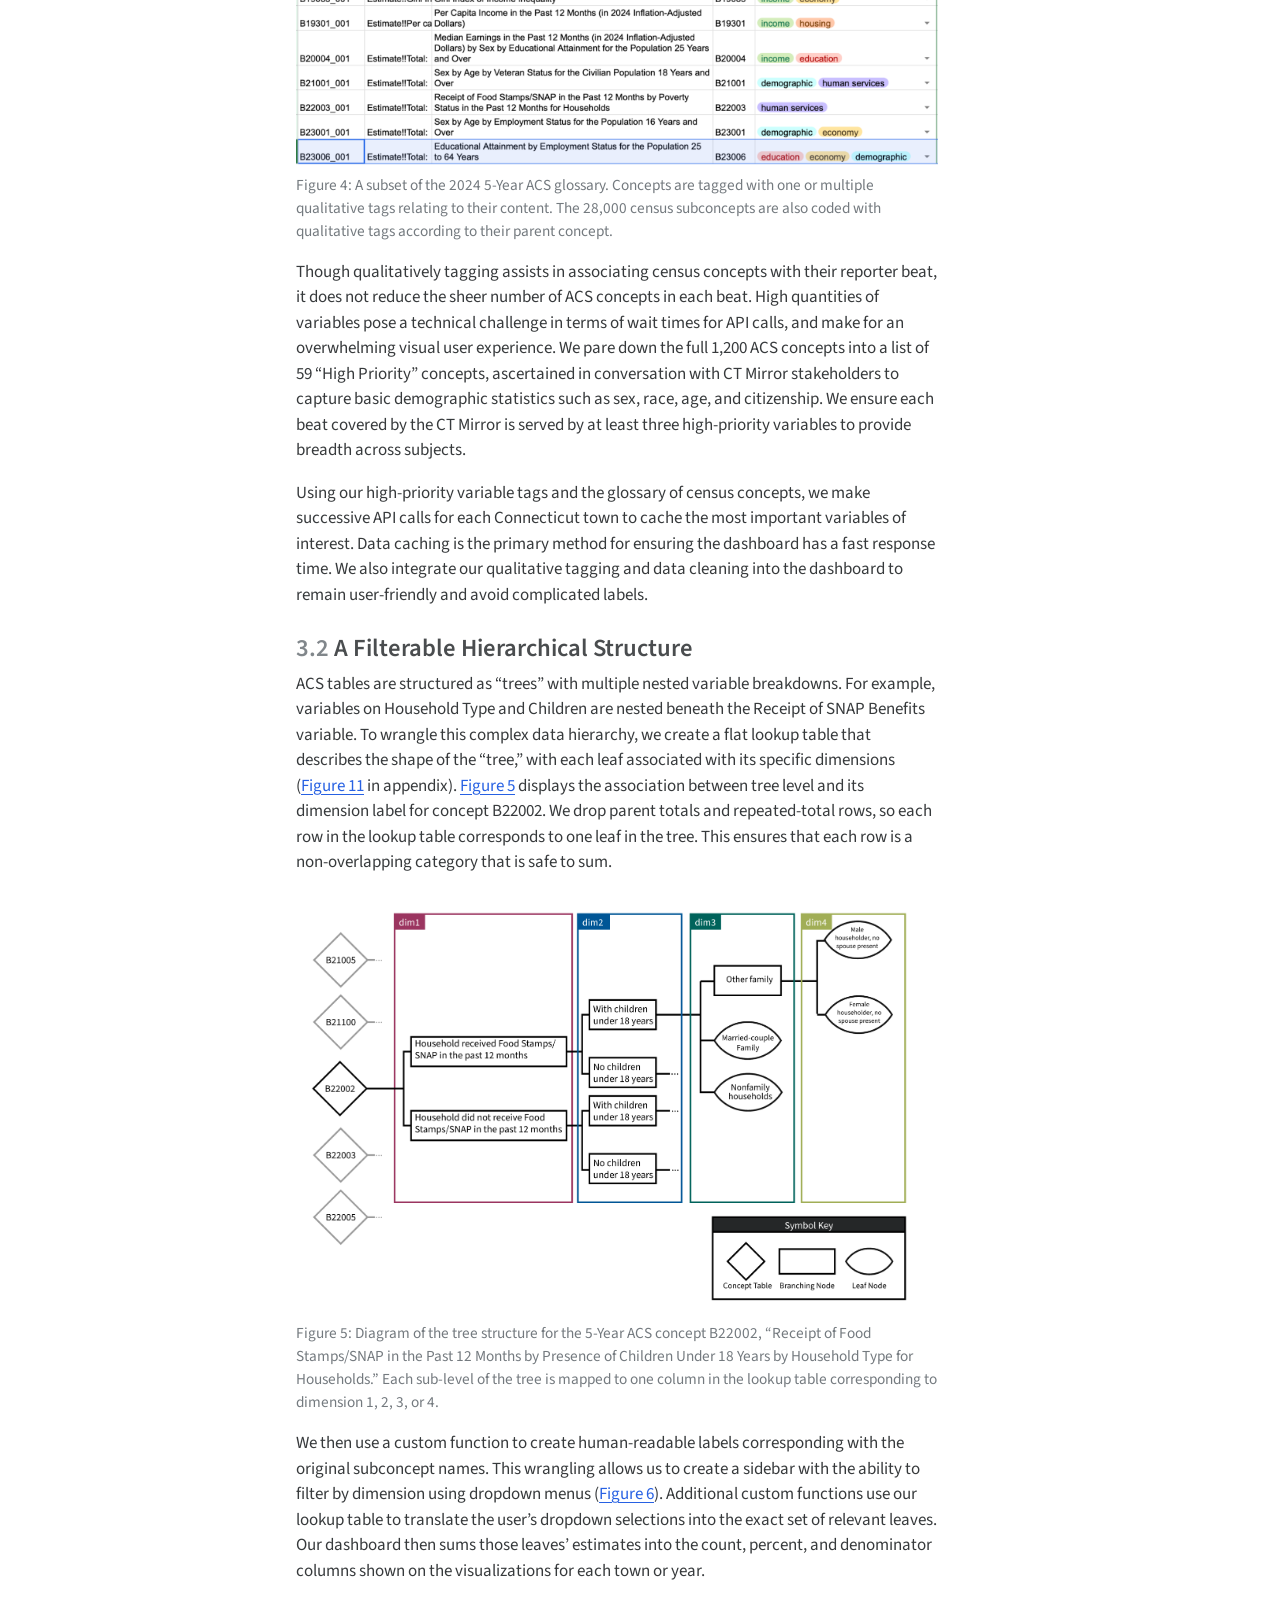
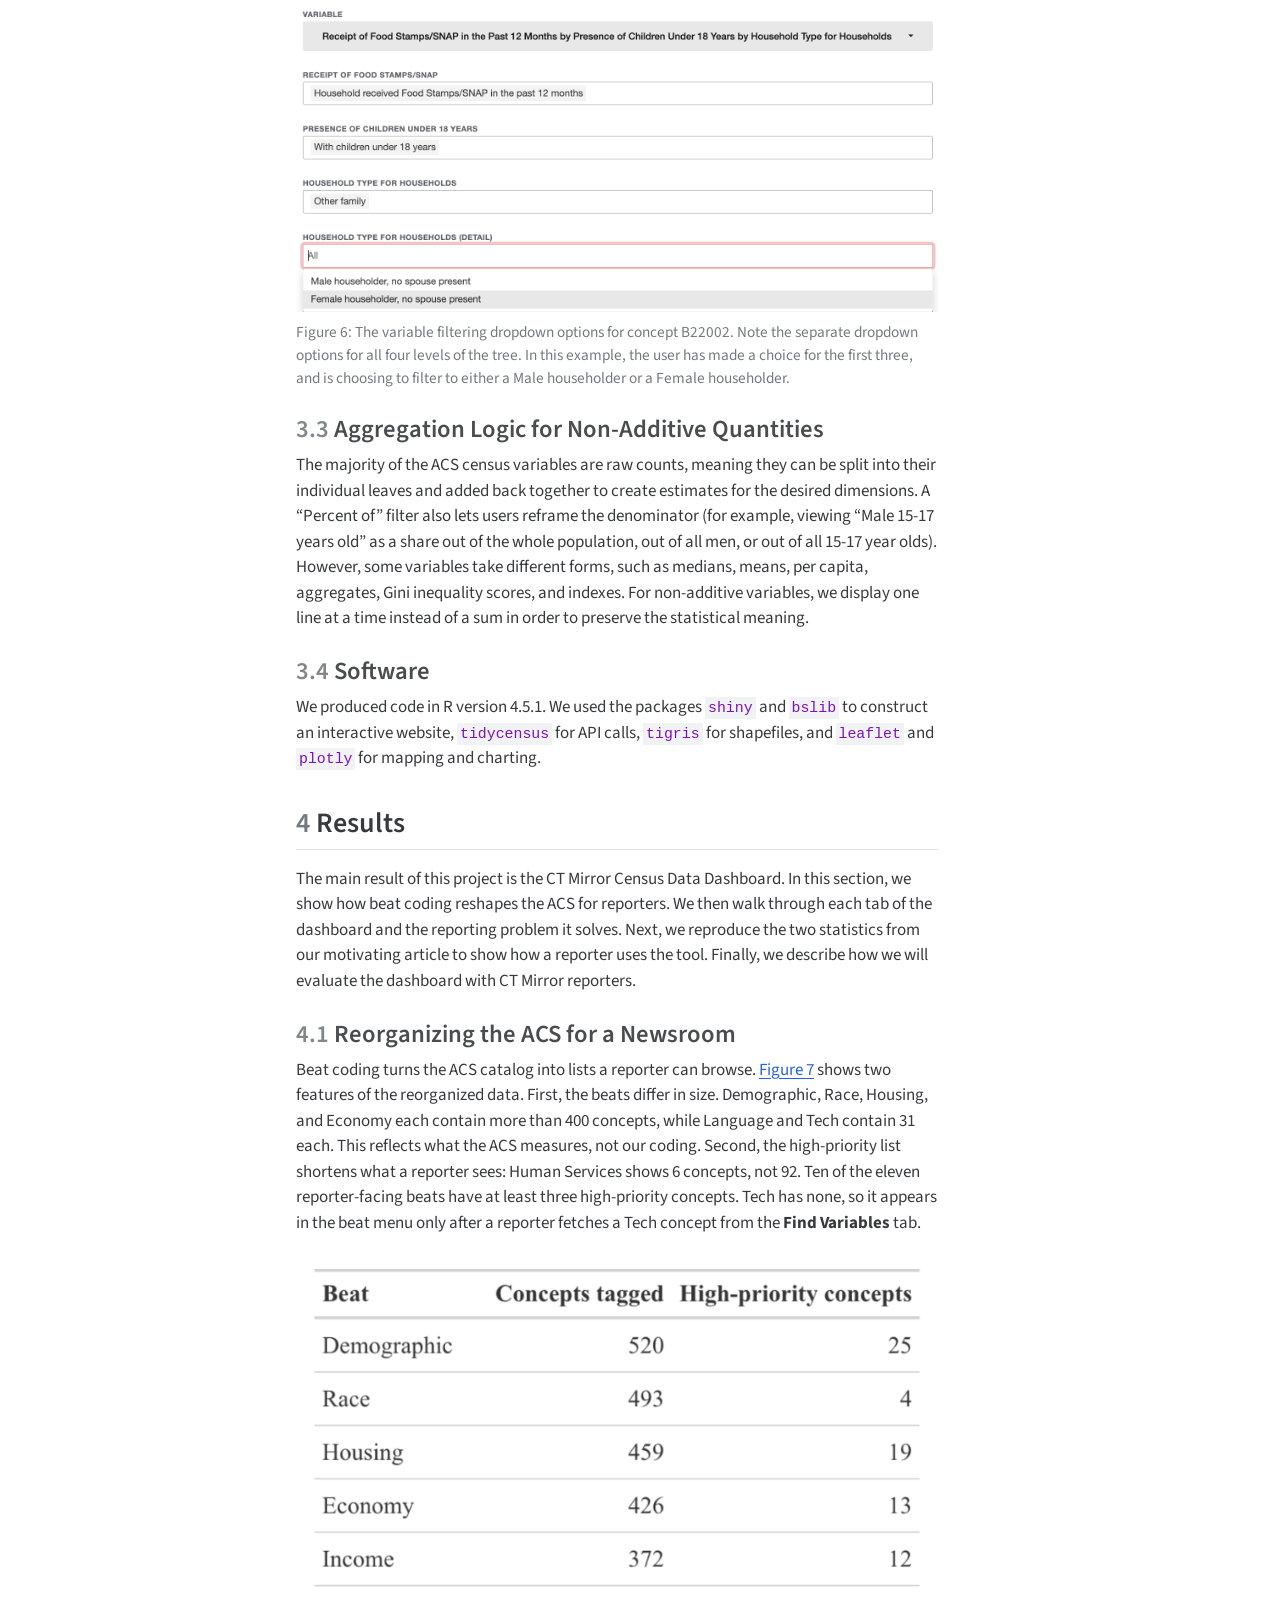
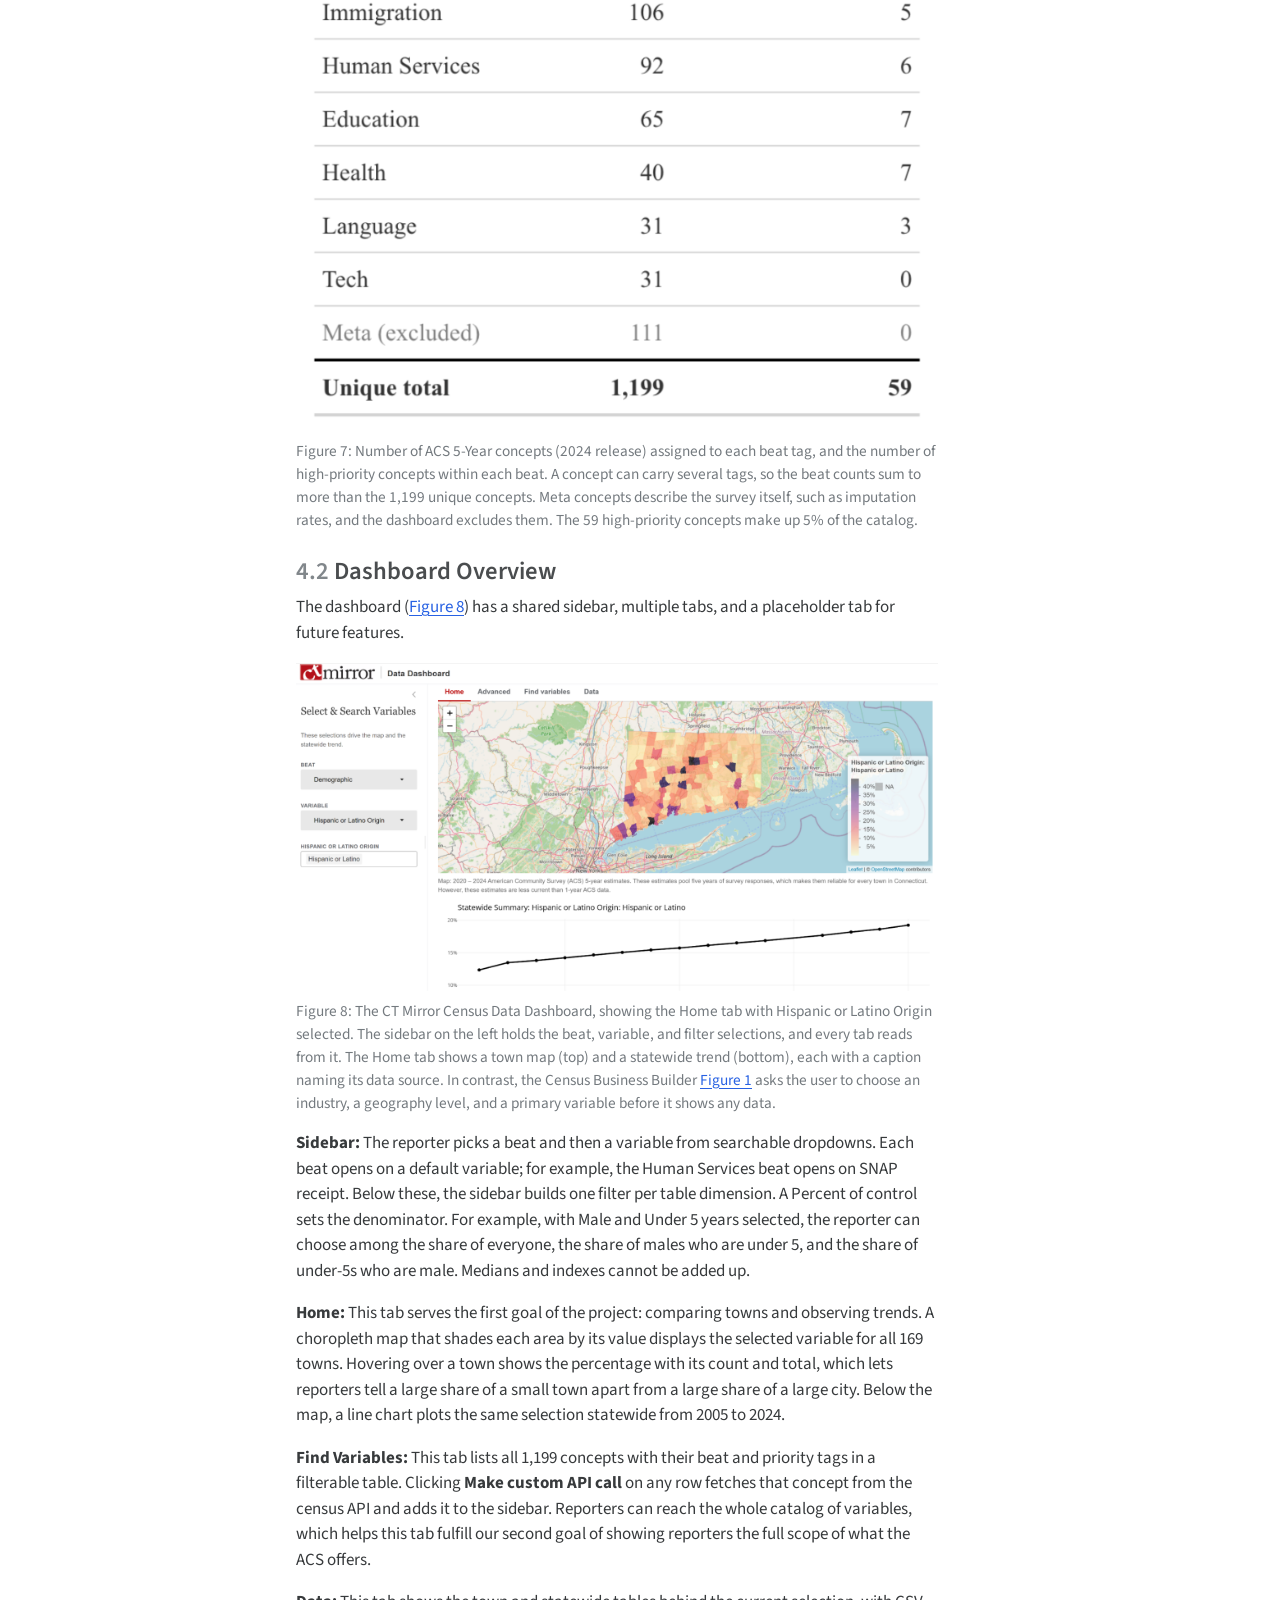
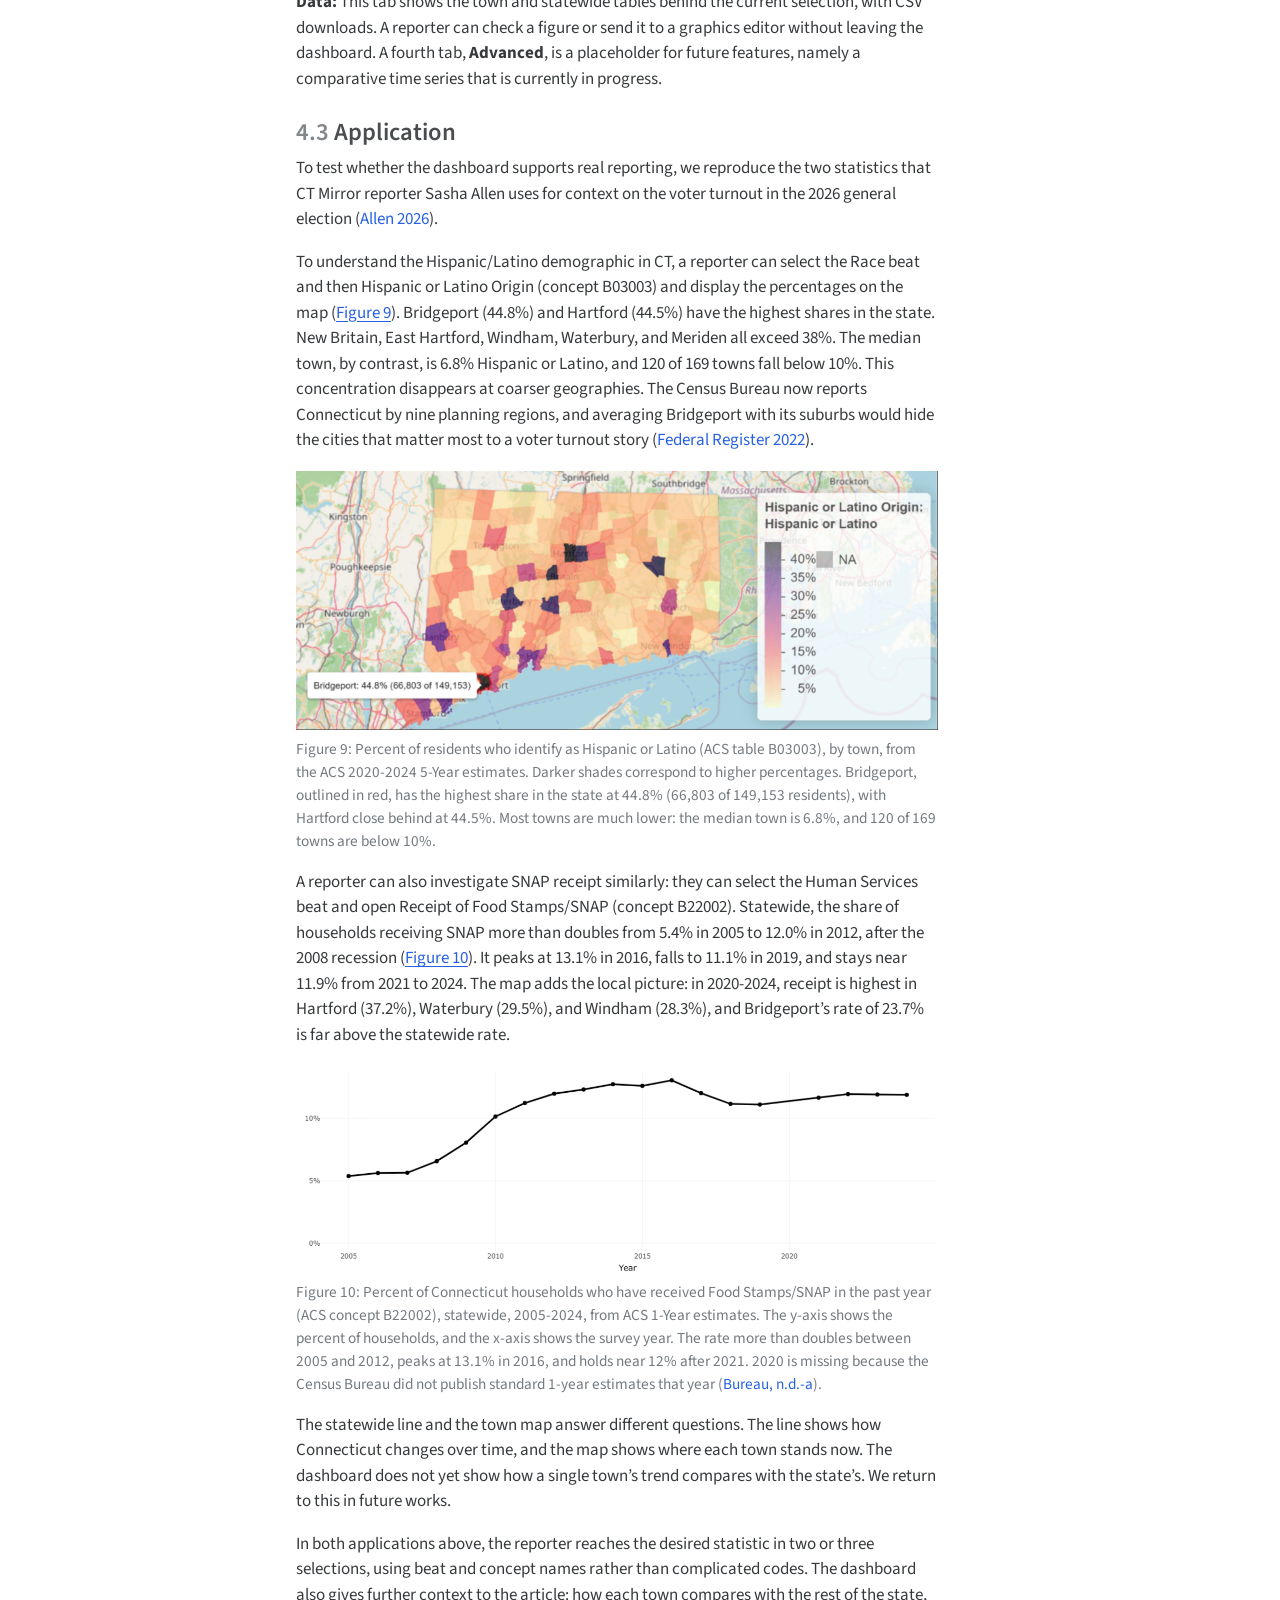
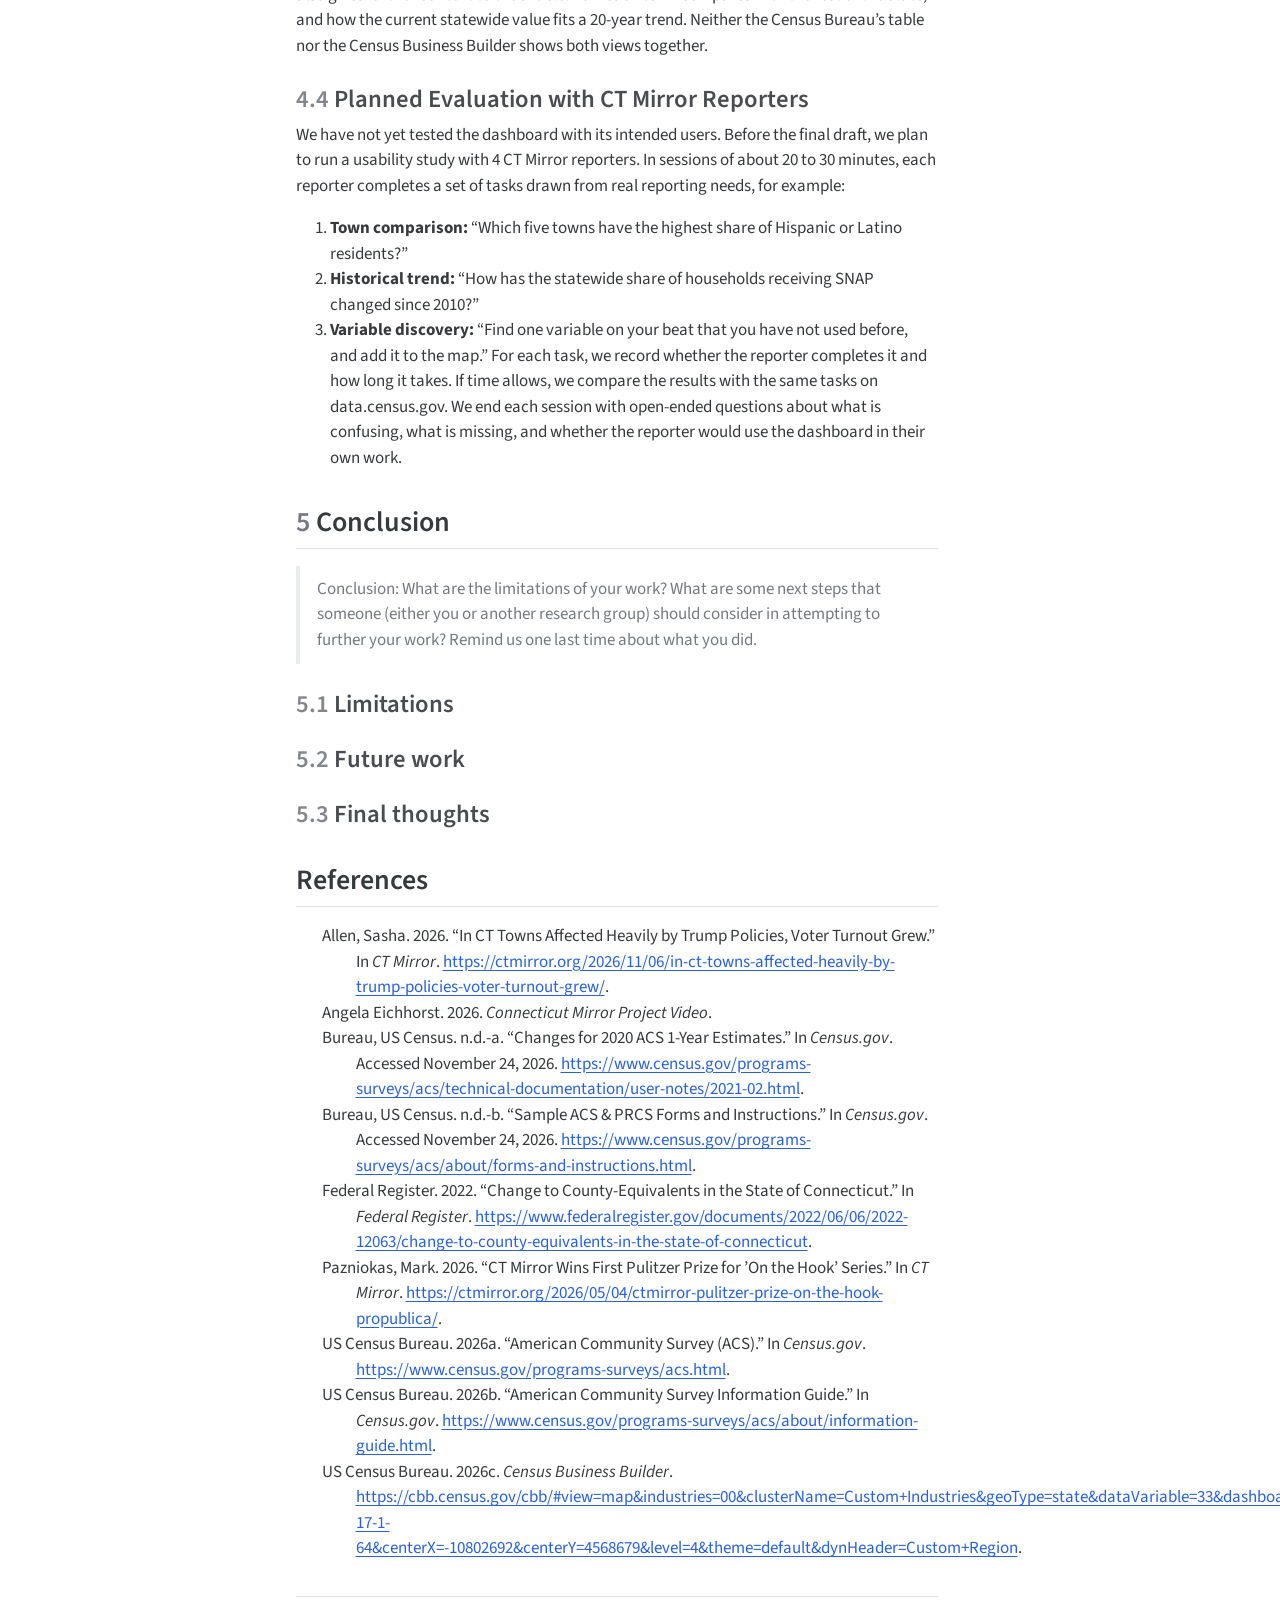
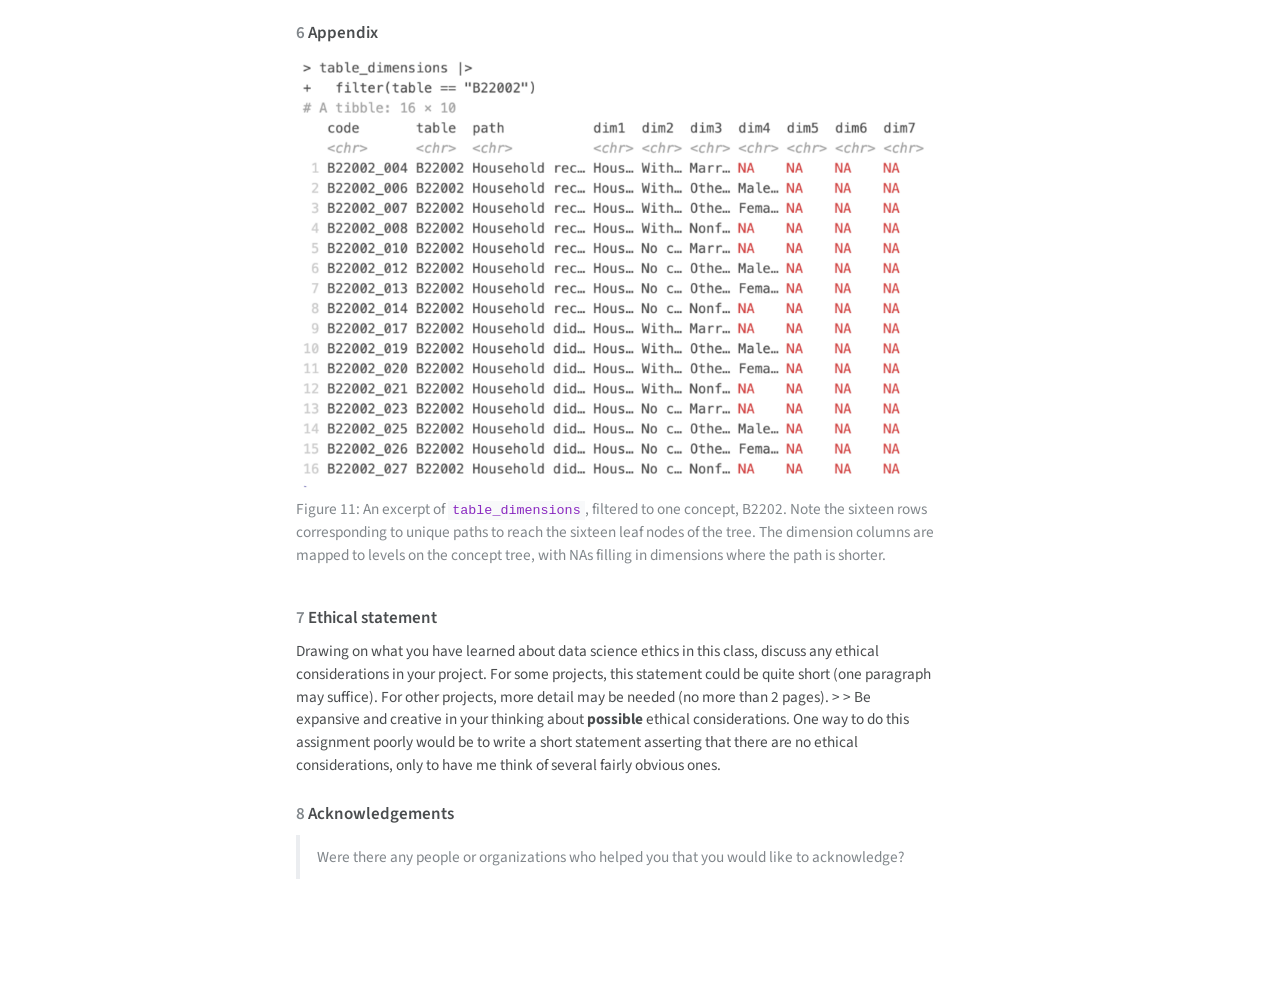
==== commit 8a61000b: "Built site for gh-pages" ====
--- a/index.html
+++ b/index.html
@@ -10,7 +10,7 @@
 <meta name="author" content="Zoe Khan">
 <meta name="author" content="Bayansulu Tulepbayeva">
 <meta name="author" content="Ellie Zdancewic">
-<meta name="dcterms.date" content="2026-11-24">
+<meta name="dcterms.date" content="2026-11-25">
 <meta name="keywords" content="Connecticut, Census">
 
 <title>Connecticut Mirror Data Dashboard</title>
@@ -85,7 +85,7 @@
 <link href="site_libs/quarto-html/quarto-syntax-highlighting-c65da67e2ccd7271deb104e05bb4b4d6.css" rel="stylesheet" id="quarto-text-highlighting-styles">
 <script src="site_libs/bootstrap/bootstrap.min.js"></script>
 <link href="site_libs/bootstrap/bootstrap-icons.css" rel="stylesheet">
-<link href="site_libs/bootstrap/bootstrap-93a94ed70b18b7a75be26843297f5c74.min.css" rel="stylesheet" append-hash="true" id="quarto-bootstrap" data-mode="light">
+<link href="site_libs/bootstrap/bootstrap-38be6b59c803d94b7b9aaf2f15102b78.min.css" rel="stylesheet" append-hash="true" id="quarto-bootstrap" data-mode="light">
 <script src="site_libs/quarto-contrib/glightbox/glightbox.min.js"></script>
 <link href="site_libs/quarto-contrib/glightbox/glightbox.min.css" rel="stylesheet">
 <link href="site_libs/quarto-contrib/glightbox/lightbox.css" rel="stylesheet">
@@ -98,23 +98,27 @@
 
 
 <meta name="citation_title" content="Connecticut Mirror Data Dashboard">
-<meta name="citation_abstract" content="The American Community Survey (ACS) is the most detailed public source of demographic and economic data for Connecticut, yet reporters rarely use it because the Census Bureau’s tools are hard to navigate, organize data by county instead of by town, and offer little historical context. We build an interactive tool, in partnership with Connecticut (CT) Mirror, that makes ACS accessible to Connecticut reporters. We restrict the ACS to Connecticut and its 169 towns, organize roughly 1,200 concepts into 14 reporting beats, flag high-priority variables, and display historical trends alongside current estimates. Our tool offers a model for adapting large federal datasets to the needs of a specific newsroom.
+<meta name="citation_abstract" content="The American Community Survey (ACS) is the most detailed public source of demographic and economic data for Connecticut, but the Census Bureau’s existing tools are hard to navigate, offer little historical context, and organize data by county in a state that governs at the town level. We built an interactive tool, in partnership with The Connecticut (CT) Mirror, that makes the ACS data accessible to reporters. We did this by restricting the ACS to Connecticut and its 169 towns, organizing roughly 1,200 concepts into 14 reporting beats, flagging high-priority variables, and displaying historical trends alongside current estimates. Our tool offers a model for adapting large federal datasets to the needs of a specific newsroom.
 ">
 <meta name="citation_keywords" content="Connecticut,Census">
 <meta name="citation_author" content="Nicole Choi">
 <meta name="citation_author" content="Zoe Khan">
 <meta name="citation_author" content="Bayansulu Tulepbayeva">
 <meta name="citation_author" content="Ellie Zdancewic">
-<meta name="citation_publication_date" content="2026-11-24">
-<meta name="citation_cover_date" content="2026-11-24">
+<meta name="citation_publication_date" content="2026-11-25">
+<meta name="citation_cover_date" content="2026-11-25">
 <meta name="citation_year" content="2026">
-<meta name="citation_online_date" content="2026-11-24">
+<meta name="citation_online_date" content="2026-11-25">
 <meta name="citation_language" content="en">
 <meta name="citation_reference" content="citation_title=American Community Survey (ACS); citation_abstract=The American Community Survey is the premier source for information about America’s changing population, housing and workforce.; citation_author=US Census Bureau; citation_publication_date=2026; citation_cover_date=2026; citation_year=2026; citation_fulltext_html_url=https://www.census.gov/programs-surveys/acs.html; citation_journal_title=Census.gov;">
 <meta name="citation_reference" content="citation_title=American Community Survey Information Guide; citation_abstract=You have questions. We have answers! &amp;mdash; in the ACS Information Guide &amp;mdash; a comprehensive guide to all things ACS.; citation_author=US Census Bureau; citation_publication_date=2026; citation_cover_date=2026; citation_year=2026; citation_fulltext_html_url=https://www.census.gov/programs-surveys/acs/about/information-guide.html; citation_journal_title=Census.gov;">
 <meta name="citation_reference" content="citation_title=CT Mirror wins first Pulitzer Prize for ’On the Hook’ series; citation_abstract=The series, produced with ProPublica, focused on how CT laws had come to favor towing companies at the expense of low-income residents.; citation_author=Mark Pazniokas; citation_publication_date=2026-05; citation_cover_date=2026-05; citation_year=2026; citation_fulltext_html_url=https://ctmirror.org/2026/05/04/ctmirror-pulitzer-prize-on-the-hook-propublica/; citation_journal_title=CT Mirror;">
 <meta name="citation_reference" content="citation_title=Connecticut Mirror Project Video; citation_author=Angela Eichhorst; citation_publication_date=2026; citation_cover_date=2026; citation_year=2026;">
 <meta name="citation_reference" content="citation_title=Census Business Builder; citation_author=US Census Bureau; citation_publication_date=2026; citation_cover_date=2026; citation_year=2026; citation_fulltext_html_url=https://cbb.census.gov/cbb/#view=map&amp;industries=00&amp;clusterName=Custom+Industries&amp;geoType=state&amp;dataVariable=33&amp;dashboardVars=15-17-1-64&amp;centerX=-10802692&amp;centerY=4568679&amp;level=4&amp;theme=default&amp;dynHeader=Custom+Region;">
+<meta name="citation_reference" content="citation_title=In CT towns affected heavily by Trump policies, voter turnout grew; citation_abstract=Danbury, Bridgeport and New London all saw turnout increase by more than 10 percentage points compared to the 2022 midterm elections.; citation_author=Sasha Allen; citation_publication_date=2026-11; citation_cover_date=2026-11; citation_year=2026; citation_fulltext_html_url=https://ctmirror.org/2026/11/06/in-ct-towns-affected-heavily-by-trump-policies-voter-turnout-grew/; citation_journal_title=CT Mirror;">
+<meta name="citation_reference" content="citation_title=Sample ACS &amp; PRCS Forms and Instructions; citation_abstract=Browse sample American Community Survey questionnaires in English and Spanish with instruction guides - 1996 through present.; citation_author=US Census Bureau; citation_fulltext_html_url=https://www.census.gov/programs-surveys/acs/about/forms-and-instructions.html; citation_journal_title=Census.gov;">
+<meta name="citation_reference" content="citation_title=Change to County-Equivalents in the State of Connecticut; citation_abstract=This notice provides information about the State of Connecticut’s (hereafter Connecticut or the State) formal request to the Census Bureau to adopt the State’s nine planning regions as county- equivalent geographic units for purposes of collecting, tabulating, and disseminating...; citation_author=Federal Register; citation_publication_date=2022-06; citation_cover_date=2022-06; citation_year=2022; citation_fulltext_html_url=https://www.federalregister.gov/documents/2022/06/06/2022-12063/change-to-county-equivalents-in-the-state-of-connecticut; citation_journal_title=Federal Register;">
+<meta name="citation_reference" content="citation_title=Changes for 2020 ACS 1-Year Estimates; citation_author=US Census Bureau; citation_fulltext_html_url=https://www.census.gov/programs-surveys/acs/technical-documentation/user-notes/2021-02.html; citation_journal_title=Census.gov;">
 </head>
 
 <body class="quarto-light"><a id="quarto-skip-link" class="visually-hidden-focusable" href="#quarto-document-content">Skip to main content</a>
@@ -172,7 +176,7 @@
                 <div>
             <div class="quarto-title-meta-heading">Published</div>
             <div class="quarto-title-meta-contents">
-              <p class="date">November 24, 2026</p>
+              <p class="date">November 25, 2026</p>
             </div>
           </div>
           
@@ -186,7 +190,7 @@
     <div>
       <div class="abstract">
         <div class="block-title">Abstract</div>
-        <p>The American Community Survey (ACS) is the most detailed public source of demographic and economic data for Connecticut, yet reporters rarely use it because the Census Bureau’s tools are hard to navigate, organize data by county instead of by town, and offer little historical context. We build an interactive tool, in partnership with Connecticut (CT) Mirror, that makes ACS accessible to Connecticut reporters. We restrict the ACS to Connecticut and its 169 towns, organize roughly 1,200 concepts into 14 reporting beats, flag high-priority variables, and display historical trends alongside current estimates. Our tool offers a model for adapting large federal datasets to the needs of a specific newsroom.</p>
+        <p>The American Community Survey (ACS) is the most detailed public source of demographic and economic data for Connecticut, but the Census Bureau’s existing tools are hard to navigate, offer little historical context, and organize data by county in a state that governs at the town level. We built an interactive tool, in partnership with The Connecticut (CT) Mirror, that makes the ACS data accessible to reporters. We did this by restricting the ACS to Connecticut and its 169 towns, organizing roughly 1,200 concepts into 14 reporting beats, flagging high-priority variables, and displaying historical trends alongside current estimates. Our tool offers a model for adapting large federal datasets to the needs of a specific newsroom.</p>
       </div>
     </div>
 
@@ -208,11 +212,23 @@
   <li><a href="#introduction" id="toc-introduction" class="nav-link active" data-scroll-target="#introduction"><span class="header-section-number">1</span> Introduction</a>
   <ul class="collapse">
   <li><a href="#relevant-work" id="toc-relevant-work" class="nav-link" data-scroll-target="#relevant-work"><span class="header-section-number">1.1</span> Relevant work</a></li>
-  <li><a href="#our-contribution" id="toc-our-contribution" class="nav-link" data-scroll-target="#our-contribution"><span class="header-section-number">1.2</span> Our contribution</a></li>
+  <li><a href="#our-contribution" id="toc-our-contribution" class="nav-link" data-scroll-target="#our-contribution"><span class="header-section-number">1.2</span> Our Contribution</a></li>
   </ul></li>
   <li><a href="#sec-data" id="toc-sec-data" class="nav-link" data-scroll-target="#sec-data"><span class="header-section-number">2</span> Data</a></li>
-  <li><a href="#sec-methods" id="toc-sec-methods" class="nav-link" data-scroll-target="#sec-methods"><span class="header-section-number">3</span> Methods</a></li>
-  <li><a href="#results" id="toc-results" class="nav-link" data-scroll-target="#results"><span class="header-section-number">4</span> Results</a></li>
+  <li><a href="#sec-methods" id="toc-sec-methods" class="nav-link" data-scroll-target="#sec-methods"><span class="header-section-number">3</span> Methods</a>
+  <ul class="collapse">
+  <li><a href="#data-tagging-and-curation" id="toc-data-tagging-and-curation" class="nav-link" data-scroll-target="#data-tagging-and-curation"><span class="header-section-number">3.1</span> Data Tagging and Curation</a></li>
+  <li><a href="#a-filterable-hierarchical-structure" id="toc-a-filterable-hierarchical-structure" class="nav-link" data-scroll-target="#a-filterable-hierarchical-structure"><span class="header-section-number">3.2</span> A Filterable Hierarchical Structure</a></li>
+  <li><a href="#aggregation-logic-for-non-additive-quantities" id="toc-aggregation-logic-for-non-additive-quantities" class="nav-link" data-scroll-target="#aggregation-logic-for-non-additive-quantities"><span class="header-section-number">3.3</span> Aggregation Logic for Non-Additive Quantities</a></li>
+  <li><a href="#software" id="toc-software" class="nav-link" data-scroll-target="#software"><span class="header-section-number">3.4</span> Software</a></li>
+  </ul></li>
+  <li><a href="#sec-results" id="toc-sec-results" class="nav-link" data-scroll-target="#sec-results"><span class="header-section-number">4</span> Results</a>
+  <ul class="collapse">
+  <li><a href="#reorganizing-the-acs-for-a-newsroom" id="toc-reorganizing-the-acs-for-a-newsroom" class="nav-link" data-scroll-target="#reorganizing-the-acs-for-a-newsroom"><span class="header-section-number">4.1</span> Reorganizing the ACS for a Newsroom</a></li>
+  <li><a href="#dashboard-overview" id="toc-dashboard-overview" class="nav-link" data-scroll-target="#dashboard-overview"><span class="header-section-number">4.2</span> Dashboard Overview</a></li>
+  <li><a href="#application" id="toc-application" class="nav-link" data-scroll-target="#application"><span class="header-section-number">4.3</span> Application</a></li>
+  <li><a href="#planned-evaluation-with-ct-mirror-reporters" id="toc-planned-evaluation-with-ct-mirror-reporters" class="nav-link" data-scroll-target="#planned-evaluation-with-ct-mirror-reporters"><span class="header-section-number">4.4</span> Planned Evaluation with CT Mirror Reporters</a></li>
+  </ul></li>
   <li><a href="#conclusion" id="toc-conclusion" class="nav-link" data-scroll-target="#conclusion"><span class="header-section-number">5</span> Conclusion</a>
   <ul class="collapse">
   <li><a href="#limitations" id="toc-limitations" class="nav-link" data-scroll-target="#limitations"><span class="header-section-number">5.1</span> Limitations</a></li>
@@ -221,6 +237,7 @@
   </ul></li>
   
   
+  
   <li><a href="#references" id="toc-references" class="nav-link" data-scroll-target="#references">References</a></li>
   </ul>
 </nav>
@@ -236,78 +253,178 @@
 
 <section id="introduction" class="level2" data-number="1">
 <h2 data-number="1" class="anchored" data-anchor-id="introduction"><span class="header-section-number">1</span> Introduction</h2>
-<blockquote class="blockquote">
-<p>The Connecticut (CT) Mirror is a Pulitzer-prize winning non-profit newspaper based in Hartford, Connecticut <span class="citation" data-cites="pazniokas_ct_2026">(<a href="#ref-pazniokas_ct_2026" role="doc-biblioref">Pazniokas 2026</a>)</span>. Through careful reporting of issues spanning immigration, economics, criminal justice, and public health, the CT Mirror fills a crucial gap in state policy reporting in Connecticut. Beat reporters frequently integrate Connecticut census data in their reporting to provide context on housing trends, education outcomes, and demographic statistics. However, CT Mirror reporters lack the technical background to make full use of this rich dataset. According to CT Mirror reporter Angela Eichhorst, reporters “want to be able to look at historical trends and also compare town by town but they don’t know how to use the US 5 year census data estimates.” Furthermore some “reporters don’t necessarily know all of the data that is available to them to look at” <span class="citation" data-cites="angela_eichhorst_connecticut_2026">(<a href="#ref-angela_eichhorst_connecticut_2026" role="doc-biblioref">Angela Eichhorst 2026</a>)</span>. Therefore, the goals of the CT Mirror Census Data Dashboard are twofold: first, to provide a user-friendly simplified tool to engage with historical and town-by-town census data, and second, to introduce reporters to the full scope of census data available.</p>
-</blockquote>
+<p>The Connecticut (CT) Mirror is a Pulitzer Prize-winning non-profit newspaper based in Hartford, Connecticut <span class="citation" data-cites="pazniokas_ct_2026">(<a href="#ref-pazniokas_ct_2026" role="doc-biblioref">Pazniokas 2026</a>)</span>. Through careful reporting of issues spanning immigration, economics, criminal justice, and public health, the CT Mirror fills a crucial gap in state policy reporting in Connecticut. Beat reporters frequently integrate Connecticut census data in their reporting to provide context on housing trends, education outcomes, and demographic statistics. However, CT Mirror reporters lack the technical background to make full use of this rich dataset. In one article published in November, 2026, CT Mirror reporter Sasha Allen referenced two specific census demographic statistics—Hispanic or Latino Origin, and Receipt of Food Stamps—to provide context on voter turnout in the 2026 general election <span class="citation" data-cites="allen_ct_2026">(<a href="#ref-allen_ct_2026" role="doc-biblioref">Allen 2026</a>)</span>. Throughout this paper, we will use these two census variables as examples to tie our work back to a real-life use case.</p>
+<p>Though some census data is currently being integrated into CT Mirror reporting, not all reporters have the technical background to make full use of this rich dataset. According to CT Mirror reporter Angela Eichhorst, reporters “want to be able to look at historical trends and also compare town by town but they don’t know how to use the US 5-year census data estimates.” Furthermore some “reporters don’t necessarily know all of the data that is available to them to look at” <span class="citation" data-cites="angela_eichhorst_connecticut_2026">(<a href="#ref-angela_eichhorst_connecticut_2026" role="doc-biblioref">Angela Eichhorst 2026</a>)</span>. Therefore, the goals of the CT Mirror Census Data Dashboard are twofold: first, to provide a user-friendly simplified tool to engage with historical and town-by-town census data, and second, to introduce reporters to the full scope of census data available.</p>
 <section id="relevant-work" class="level3" data-number="1.1">
 <h3 data-number="1.1" class="anchored" data-anchor-id="relevant-work"><span class="header-section-number">1.1</span> Relevant work</h3>
-<blockquote class="blockquote">
-<p>Due to the high-visibility and government sponsorship of the U.S. Census, there already exist several modes of access to Census data. The Census Bureau publishes their American Consumer Survey microdata as interactive and filterable spreadsheets, accessible on their website. However, effective use of these spreadsheets requires significant background knowledge on Census variables, and it is not accessible to the average user. Additionally, while the raw data is accessible from the interactive spreadsheets, there are no visualizations.</p>
-</blockquote>
+<p>Due to the high-visibility and government sponsorship of the U.S. Census, there already exist several modes of access to Census data. The Census Bureau publishes its American Consumer Survey microdata as interactive and filterable spreadsheets, accessible on its website. <span class="citation" data-cites="us_census_bureau_american_2026">(<a href="#ref-us_census_bureau_american_2026" role="doc-biblioref">US Census Bureau 2026a</a>)</span> However, effective use of these spreadsheets requires significant background knowledge on Census variables, and it is not accessible to the average user. Additionally, while the raw data is accessible from the interactive spreadsheets, there are no visualizations.</p>
+<p>Alternatively, the Census Bureau publishes a data analytics tool called the Census Business Builder <span class="citation" data-cites="us_census_bureau_census_2026">(<a href="#ref-us_census_bureau_census_2026" role="doc-biblioref">US Census Bureau 2026c</a>)</span>. This dashboard, geared towards small business owners, visualizes census data across a variety of geographies, breaking it down by a primary and secondary variable as well as a demographic filter. <a href="#fig-cbb" class="quarto-xref">Figure&nbsp;1</a> shows a screenshot of the Census Business Builder user interface with one primary variable selected at the county level. But while the Census Business Builder is comprehensive, it does not fit the specific needs of the CTMirror newsroom. The dashboard has a steep learning curve and is not intuitive for a non-technical user. Additionally, it is not built for a Connecticut-specific use case. The Census Business Builder has data on the state, county, and town level. Connecticut, however, doesn’t make legislative decisions on the county level, making State and Town the only necessary geographies for this region <span class="citation" data-cites="angela_eichhorst_connecticut_2026">(<a href="#ref-angela_eichhorst_connecticut_2026" role="doc-biblioref">Angela Eichhorst 2026</a>)</span>. Finally, the Census Business Builder does not provide historical time-series data.</p>
 <div id="fig-cbb" class="quarto-float quarto-figure quarto-figure-center anchored">
 <figure class="quarto-float quarto-float-fig figure">
 <div aria-describedby="fig-cbb-caption-0ceaefa1-69ba-4598-a22c-09a6ac19f8ca">
-<a href="images/cbb_image.png" class="lightbox" data-gallery="quarto-lightbox-gallery-1" title="Figure&nbsp;1: Census Business Builder User Interface"><img src="images/cbb_image.png" class="img-fluid figure-img"></a>
+<a href="images/cbb_image.png" class="lightbox" data-gallery="quarto-lightbox-gallery-1" title="Figure&nbsp;1: Census Business Builder home screen. Note the multiple pop-ups and low data-ink ratio."><img src="images/cbb_image.png" class="img-fluid figure-img"></a>
 </div>
 <figcaption class="quarto-float-caption-bottom quarto-float-caption quarto-float-fig" id="fig-cbb-caption-0ceaefa1-69ba-4598-a22c-09a6ac19f8ca">
-Figure&nbsp;1: Census Business Builder User Interface
+Figure&nbsp;1: Census Business Builder home screen. Note the multiple pop-ups and low data-ink ratio.
 </figcaption>
 </figure>
 </div>
-<blockquote class="blockquote">
-<p>Alternatively, the Census Bureau publishes a data analytics tool called the Census Business Builder <span class="citation" data-cites="us_census_bureau_census_2026">(<a href="#ref-us_census_bureau_census_2026" role="doc-biblioref">US Census Bureau 2026c</a>)</span>. This dashboard, geared towards small business owners, visualizes census data across a variety of geographies, breaking it down by a primary and secondary variable as well as a demographic filter. <a href="#fig-cbb" class="quarto-xref">Figure&nbsp;1</a> shows a screenshot of the Census Business Builder User-Interface with one primary variable selected at the county level. But while the Census Business Builder is comprehensive, it does not fit the specific needs of the CTMirror newsroom. The dashboard has a steep learning curve and is not intuitive for a non-technical user. Additionally, it is not built for a Connecticut-specific use case. The Census Business Builder has data on the state, county, and town level. Connecticut, however, doesn’t make legislative decisions on the county-level, making State and Town the only necessary geographies for this region <span class="citation" data-cites="angela_eichhorst_connecticut_2026">(<a href="#ref-angela_eichhorst_connecticut_2026" role="doc-biblioref">Angela Eichhorst 2026</a>)</span>. Finally, the Census Business Builder does not provide historical time-series data.</p>
-</blockquote>
 </section>
 <section id="our-contribution" class="level3" data-number="1.2">
-<h3 data-number="1.2" class="anchored" data-anchor-id="our-contribution"><span class="header-section-number">1.2</span> Our contribution</h3>
-<blockquote class="blockquote">
+<h3 data-number="1.2" class="anchored" data-anchor-id="our-contribution"><span class="header-section-number">1.2</span> Our Contribution</h3>
 <p>This paper presents a new user-friendly, interactive Census Data tool that is specifically tailored to the needs of reporters in Connecticut. Unlike existing Census data exploration tools, the Connecticut Mirror Data Dashboard delivers a time-series analysis of variable trends over time. Additionally, the final dashboard is streamlined to provide reporters with the most relevant information as quickly as possible, and leaving out details that would contribute to user confusion.</p>
-</blockquote>
 </section>
 </section>
 <section id="sec-data" class="level2" data-number="2">
 <h2 data-number="2" class="anchored" data-anchor-id="sec-data"><span class="header-section-number">2</span> Data</h2>
-<blockquote class="blockquote">
-<p>The U.S. Census Bureau authors the American Community Survey (ACS), a publicly available data set used widely by the government (and other stakeholders) to understand citizens and make data-driven decisions. It comprises an ongoing survey started in 2005 to collect information about demographics, education, economics, housing, and more, from sampled households across the country <span class="citation" data-cites="us_census_bureau_american_2026">(<a href="#ref-us_census_bureau_american_2026" role="doc-biblioref">US Census Bureau 2026a</a>)</span>. About 3.5 million residential addresses are sampled yearly <span class="citation" data-cites="us_census_bureau_american_2026-1">(<a href="#ref-us_census_bureau_american_2026-1" role="doc-biblioref">US Census Bureau 2026b</a>)</span>. There are different types of ACS releases, including 1-Year Estimates, which contains 12-month data for areas with populations of 65,000+ individuals, and 5-Year Estimates, which merges 60-month data for areas of all population sizes <span class="citation" data-cites="us_census_bureau_american_2026-1">(<a href="#ref-us_census_bureau_american_2026-1" role="doc-biblioref">US Census Bureau 2026b</a>)</span>.</p>
-</blockquote>
-<blockquote class="blockquote">
-<p>All ACS data covers four main categories: Social Characteristics, Housing Characteristics, Economic Characteristics, Demographic and Housing Estimates <span class="citation" data-cites="us_census_bureau_american_2026">(<a href="#ref-us_census_bureau_american_2026" role="doc-biblioref">US Census Bureau 2026a</a>)</span>. The ACS organizes its data as a tree. Concepts form branches and name a broad table topic, such as Median Household Income in the Past 12 Months. Each concept divides into subconcepts that break the topic down by categories, such as age group, race, or sex. The leaves are individual variables, each of which holds one estimate. The full ACS contains approximately 1,200 concepts and 28,500 subconcepts.</p>
-</blockquote>
-<div id="fig-towns" class="quarto-float quarto-figure quarto-figure-center anchored">
+<p>The U.S. Census Bureau authors the American Community Survey (ACS), a publicly available data set used widely by the government (and other stakeholders) to understand citizens and make data-driven decisions. It comprises an ongoing survey started in 2005 to collect information about demographics, education, economics, housing, and more, from sampled households across the country <span class="citation" data-cites="us_census_bureau_american_2026">(<a href="#ref-us_census_bureau_american_2026" role="doc-biblioref">US Census Bureau 2026a</a>)</span>. <a href="#fig-survey" class="quarto-xref">Figure&nbsp;2</a> shows an example of the raw survey questions from 2026. About 3.5 million residential addresses are sampled yearly <span class="citation" data-cites="us_census_bureau_american_2026-1">(<a href="#ref-us_census_bureau_american_2026-1" role="doc-biblioref">US Census Bureau 2026b</a>)</span>. There are different types of ACS releases, including 1-Year Estimates, which contains 12-month data for areas with populations of 65,000+ individuals, and 5-Year Estimates, which merges 60-month data for areas of all population sizes <span class="citation" data-cites="us_census_bureau_american_2026-1">(<a href="#ref-us_census_bureau_american_2026-1" role="doc-biblioref">US Census Bureau 2026b</a>)</span>.</p>
+<div id="fig-survey" class="quarto-float quarto-figure quarto-figure-center anchored">
 <figure class="quarto-float quarto-float-fig figure">
-<div aria-describedby="fig-towns-caption-0ceaefa1-69ba-4598-a22c-09a6ac19f8ca">
-<a href="images/ct_pop_map.png" class="lightbox" data-gallery="quarto-lightbox-gallery-2" title="Figure&nbsp;2: Total Population of Towns in Connecticut in 2024"><img src="images/ct_pop_map.png" class="img-fluid figure-img"></a>
-</div>
-<figcaption class="quarto-float-caption-bottom quarto-float-caption quarto-float-fig" id="fig-towns-caption-0ceaefa1-69ba-4598-a22c-09a6ac19f8ca">
-Figure&nbsp;2: Total Population of Towns in Connecticut in 2024
+<div aria-describedby="fig-survey-caption-0ceaefa1-69ba-4598-a22c-09a6ac19f8ca">
+<a href="images/survey-image.png" class="lightbox" data-gallery="quarto-lightbox-gallery-2" title="Figure&nbsp;2: Informational ACS survey sample from 2026 [@bureau_sample_nodate]. Question 5 asks the survey respondent about Hispanic/Latino origin, which corresponds to the census concept B03003."><img src="images/survey-image.png" class="img-fluid figure-img"></a>
+</div>
+<figcaption class="quarto-float-caption-bottom quarto-float-caption quarto-float-fig" id="fig-survey-caption-0ceaefa1-69ba-4598-a22c-09a6ac19f8ca">
+Figure&nbsp;2: Informational ACS survey sample from 2026 <span class="citation" data-cites="bureau_sample_nodate">(<a href="#ref-bureau_sample_nodate" role="doc-biblioref">Bureau, n.d.-b</a>)</span>. Question 5 asks the survey respondent about Hispanic/Latino origin, which corresponds to the census concept B03003.
 </figcaption>
 </figure>
 </div>
-<blockquote class="blockquote">
-<p>For this project, we restrict our dataset to Connecticut. We keep only records for the state and its 169 towns. The geographic location and 2024 total population in these towns is displayed in <a href="#fig-towns" class="quarto-xref">Figure&nbsp;2</a>. This restriction removes the national scope that makes the Census Bureau’s own tools hard to navigate and aligns the data with the geographic units that Connecticut policy uses. The trend of total population of Connecticut in over the last 19 years is represented by <a href="#fig-ts" class="quarto-xref">Figure&nbsp;3</a>.</p>
-</blockquote>
-<div id="fig-ts" class="quarto-float quarto-figure quarto-figure-center anchored">
+<p>All ACS data covers four main categories: Social Characteristics, Housing Characteristics, Economic Characteristics, Demographic and Housing Estimates <span class="citation" data-cites="us_census_bureau_american_2026">(<a href="#ref-us_census_bureau_american_2026" role="doc-biblioref">US Census Bureau 2026a</a>)</span>. The ACS organizes its data as a tree (<a href="#fig-treediagram" class="quarto-xref">Figure&nbsp;3</a>). Concepts form branches and name a broad table topic. Each concept divides into subconcepts that break the topic down by categories, such as age group, race, or sex. The leaves are individual variables, each of which holds one estimate. The full ACS contains approximately 1,200 concepts and 28,500 subconcepts.</p>
+<div id="fig-treediagram" class="quarto-float quarto-figure quarto-figure-center anchored">
 <figure class="quarto-float quarto-float-fig figure">
-<div aria-describedby="fig-ts-caption-0ceaefa1-69ba-4598-a22c-09a6ac19f8ca">
-<a href="images/ct_pop_ts.png" class="lightbox" data-gallery="quarto-lightbox-gallery-3" title="Figure&nbsp;3: Connecticut Total Population 2005-2024"><img src="images/ct_pop_ts.png" class="img-fluid figure-img"></a>
-</div>
-<figcaption class="quarto-float-caption-bottom quarto-float-caption quarto-float-fig" id="fig-ts-caption-0ceaefa1-69ba-4598-a22c-09a6ac19f8ca">
-Figure&nbsp;3: Connecticut Total Population 2005-2024
+<div aria-describedby="fig-treediagram-caption-0ceaefa1-69ba-4598-a22c-09a6ac19f8ca">
+<a href="images/ctmirrortreediagram.png" class="lightbox" data-gallery="quarto-lightbox-gallery-3" title="Figure&nbsp;3: Diagram of the tree structure for the ACS5 Concept B22002, “Receipt of Food Stamps/SNAP in the Past 12 Months by Presence of Children Under 18 Years by Household Type for Households”. Each leaf-shaped node holds one estimate and one margin of error. The tree structure for family structure and Male/Female householder is duplicated for the three other branches, producing sixteen total estimates for this concept."><img src="images/ctmirrortreediagram.png" class="img-fluid figure-img"></a>
+</div>
+<figcaption class="quarto-float-caption-bottom quarto-float-caption quarto-float-fig" id="fig-treediagram-caption-0ceaefa1-69ba-4598-a22c-09a6ac19f8ca">
+Figure&nbsp;3: Diagram of the tree structure for the ACS5 Concept B22002, “Receipt of Food Stamps/SNAP in the Past 12 Months by Presence of Children Under 18 Years by Household Type for Households”. Each leaf-shaped node holds one estimate and one margin of error. The tree structure for family structure and Male/Female householder is duplicated for the three other branches, producing sixteen total estimates for this concept.
 </figcaption>
 </figure>
 </div>
 </section>
 <section id="sec-methods" class="level2" data-number="3">
 <h2 data-number="3" class="anchored" data-anchor-id="sec-methods"><span class="header-section-number">3</span> Methods</h2>
-<blockquote class="blockquote">
-<p>Methods: What did you actually do? What techniques or methods did you employ? What were the specifications for any statistical models you used? What software or packages did you use or develop?</p>
-</blockquote>
-</section>
-<section id="results" class="level2" data-number="4">
-<h2 data-number="4" class="anchored" data-anchor-id="results"><span class="header-section-number">4</span> Results</h2>
-<blockquote class="blockquote">
-<p>Results: What did you learn about the problem you identified in Section 1? This is where you put the tables, figures, and analytics by-products of your work.</p>
-</blockquote>
+<p>Our central goal in creating the Connecticut Mirror Data Dashboard is to balance <em>data accessibility</em> with <em>data comprehensibility</em>. Census data is vast and hierarchically structured, and therefore requires technical domain knowledge to navigate. However, the core audience of the dashboard is non-technical reporters. We produce a streamlined user interface for accessing census variables without flattening or misrepresenting the data. We enact several methodological design choices in order to assist this accessibility-comprehensiveness balance.</p>
+<section id="data-tagging-and-curation" class="level3" data-number="3.1">
+<h3 data-number="3.1" class="anchored" data-anchor-id="data-tagging-and-curation"><span class="header-section-number">3.1</span> Data Tagging and Curation</h3>
+<p>The full 5-Year ACS catalog holds thousands of concepts and subconcepts. These concepts are labeled with alphanumeric codes that are not meaningful in a reporting context. We first filter our dataset to only keep records for the 169 towns in Connecticut. This restriction removes the national scope that makes the Census Bureau’s own tools hard to navigate and aligns the data with the geographic units that Connecticut policy uses. We also removed all census concepts that exclusively dealt with Puerto Rico, which are irrelevant to Connecticut and simple to isolate by their labels. To ease filtering, we manually match all 1,200 concepts with one or multiple of 12 tags derived from CT Mirror reporting beats. For example, we code the concept “Educational Attainment by Employment Status for the Population 25 to 64 Years” with the “Education”, “Economy”, and “Demographic” beat tags (<a href="#fig-qual-tag" class="quarto-xref">Figure&nbsp;4</a>).</p>
+<div id="fig-qual-tag" class="quarto-float quarto-figure quarto-figure-center anchored">
+<figure class="quarto-float quarto-float-fig figure">
+<div aria-describedby="fig-qual-tag-caption-0ceaefa1-69ba-4598-a22c-09a6ac19f8ca">
+<a href="images/qual-tag.png" class="lightbox" data-gallery="quarto-lightbox-gallery-4" title="Figure&nbsp;4: A subset of the 2024 5-Year ACS glossary. Concepts are tagged with one or multiple qualitative tags relating to their content. The 28,000 census subconcepts are also coded with qualitative tags according to their parent concept."><img src="images/qual-tag.png" class="img-fluid figure-img"></a>
+</div>
+<figcaption class="quarto-float-caption-bottom quarto-float-caption quarto-float-fig" id="fig-qual-tag-caption-0ceaefa1-69ba-4598-a22c-09a6ac19f8ca">
+Figure&nbsp;4: A subset of the 2024 5-Year ACS glossary. Concepts are tagged with one or multiple qualitative tags relating to their content. The 28,000 census subconcepts are also coded with qualitative tags according to their parent concept.
+</figcaption>
+</figure>
+</div>
+<p>Though qualitatively tagging assists in associating census concepts with their reporter beat, it does not reduce the sheer number of ACS concepts in each beat. High quantities of variables pose a technical challenge in terms of wait times for API calls, and make for an overwhelming visual user experience. We pare down the full 1,200 ACS concepts into a list of 59 “High Priority” concepts, ascertained in conversation with CT Mirror stakeholders to capture basic demographic statistics such as sex, race, age, and citizenship. We ensure each beat covered by the CT Mirror is served by at least three high-priority variables to provide breadth across subjects.</p>
+<p>Using our high-priority variable tags and the glossary of census concepts, we make successive API calls for each Connecticut town to cache the most important variables of interest. Data caching is the primary method for ensuring the dashboard has a fast response time. We also integrate our qualitative tagging and data cleaning into the dashboard to remain user-friendly and avoid complicated labels.</p>
+</section>
+<section id="a-filterable-hierarchical-structure" class="level3" data-number="3.2">
+<h3 data-number="3.2" class="anchored" data-anchor-id="a-filterable-hierarchical-structure"><span class="header-section-number">3.2</span> A Filterable Hierarchical Structure</h3>
+<p>ACS tables are structured as “trees” with multiple nested variable breakdowns. For example, variables on Household Type and Children are nested beneath the Receipt of SNAP Benefits variable. To wrangle this complex data hierarchy, we create a flat lookup table that describes the shape of the “tree,” with each leaf associated with its specific dimensions (<a href="#fig-table_dimensions" class="quarto-xref">Figure&nbsp;11</a> in appendix). <a href="#fig-treediagram-methods" class="quarto-xref">Figure&nbsp;5</a> displays the association between tree level and its dimension label for concept B22002. We drop parent totals and repeated-total rows, so each row in the lookup table corresponds to one leaf in the tree. This ensures that each row is a non-overlapping category that is safe to sum.</p>
+<div id="fig-treediagram-methods" class="quarto-float quarto-figure quarto-figure-center anchored">
+<figure class="quarto-float quarto-float-fig figure">
+<div aria-describedby="fig-treediagram-methods-caption-0ceaefa1-69ba-4598-a22c-09a6ac19f8ca">
+<a href="images/ctmirrortreediagram_methods.png" class="lightbox" data-gallery="quarto-lightbox-gallery-5" title="Figure&nbsp;5: Diagram of the tree structure for the 5-Year ACS concept B22002, “Receipt of Food Stamps/SNAP in the Past 12 Months by Presence of Children Under 18 Years by Household Type for Households.” Each sub-level of the tree is mapped to one column in the lookup table corresponding to dimension 1, 2, 3, or 4."><img src="images/ctmirrortreediagram_methods.png" class="img-fluid figure-img"></a>
+</div>
+<figcaption class="quarto-float-caption-bottom quarto-float-caption quarto-float-fig" id="fig-treediagram-methods-caption-0ceaefa1-69ba-4598-a22c-09a6ac19f8ca">
+Figure&nbsp;5: Diagram of the tree structure for the 5-Year ACS concept B22002, “Receipt of Food Stamps/SNAP in the Past 12 Months by Presence of Children Under 18 Years by Household Type for Households.” Each sub-level of the tree is mapped to one column in the lookup table corresponding to dimension 1, 2, 3, or 4.
+</figcaption>
+</figure>
+</div>
+<p>We then use a custom function to create human-readable labels corresponding with the original subconcept names. This wrangling allows us to create a sidebar with the ability to filter by dimension using dropdown menus (<a href="#fig-snap-dropdown" class="quarto-xref">Figure&nbsp;6</a>). Additional custom functions use our lookup table to translate the user’s dropdown selections into the exact set of relevant leaves. Our dashboard then sums those leaves’ estimates into the count, percent, and denominator columns shown on the visualizations for each town or year.</p>
+<div id="fig-snap-dropdown" class="quarto-float quarto-figure quarto-figure-center anchored">
+<figure class="quarto-float quarto-float-fig figure">
+<div aria-describedby="fig-snap-dropdown-caption-0ceaefa1-69ba-4598-a22c-09a6ac19f8ca">
+<a href="images/SNAP_dropdown.png" class="lightbox" data-gallery="quarto-lightbox-gallery-6" title="Figure&nbsp;6: The variable filtering dropdown options for concept B22002. Note the separate dropdown options for all four levels of the tree. In this example, the user has made a choice for the first three, and is choosing to filter to either a Male householder or a Female householder."><img src="images/SNAP_dropdown.png" class="img-fluid figure-img"></a>
+</div>
+<figcaption class="quarto-float-caption-bottom quarto-float-caption quarto-float-fig" id="fig-snap-dropdown-caption-0ceaefa1-69ba-4598-a22c-09a6ac19f8ca">
+Figure&nbsp;6: The variable filtering dropdown options for concept B22002. Note the separate dropdown options for all four levels of the tree. In this example, the user has made a choice for the first three, and is choosing to filter to either a Male householder or a Female householder.
+</figcaption>
+</figure>
+</div>
+</section>
+<section id="aggregation-logic-for-non-additive-quantities" class="level3" data-number="3.3">
+<h3 data-number="3.3" class="anchored" data-anchor-id="aggregation-logic-for-non-additive-quantities"><span class="header-section-number">3.3</span> Aggregation Logic for Non-Additive Quantities</h3>
+<p>The majority of the ACS census variables are raw counts, meaning they can be split into their individual leaves and added back together to create estimates for the desired dimensions. A “Percent of” filter also lets users reframe the denominator (for example, viewing “Male 15-17 years old” as a share out of the whole population, out of all men, or out of all 15-17 year olds). However, some variables take different forms, such as medians, means, per capita, aggregates, Gini inequality scores, and indexes. For non-additive variables, we display one line at a time instead of a sum in order to preserve the statistical meaning.</p>
+</section>
+<section id="software" class="level3" data-number="3.4">
+<h3 data-number="3.4" class="anchored" data-anchor-id="software"><span class="header-section-number">3.4</span> Software</h3>
+<p>We produced code in R version 4.5.1. We used the packages <code>shiny</code> and <code>bslib</code> to construct an interactive website, <code>tidycensus</code> for API calls, <code>tigris</code> for shapefiles, and <code>leaflet</code> and <code>plotly</code> for mapping and charting.</p>
+</section>
+</section>
+<section id="sec-results" class="level2" data-number="4">
+<h2 data-number="4" class="anchored" data-anchor-id="sec-results"><span class="header-section-number">4</span> Results</h2>
+<p>The main result of this project is the CT Mirror Census Data Dashboard. In this section, we show how beat coding reshapes the ACS for reporters. We then walk through each tab of the dashboard and the reporting problem it solves. Next, we reproduce the two statistics from our motivating article to show how a reporter uses the tool. Finally, we describe how we will evaluate the dashboard with CT Mirror reporters.</p>
+<section id="reorganizing-the-acs-for-a-newsroom" class="level3" data-number="4.1">
+<h3 data-number="4.1" class="anchored" data-anchor-id="reorganizing-the-acs-for-a-newsroom"><span class="header-section-number">4.1</span> Reorganizing the ACS for a Newsroom</h3>
+<p>Beat coding turns the ACS catalog into lists a reporter can browse. <a href="#fig-concepts-table" class="quarto-xref">Figure&nbsp;7</a> shows two features of the reorganized data. First, the beats differ in size. Demographic, Race, Housing, and Economy each contain more than 400 concepts, while Language and Tech contain 31 each. This reflects what the ACS measures, not our coding. Second, the high-priority list shortens what a reporter sees: Human Services shows 6 concepts, not 92. Ten of the eleven reporter-facing beats have at least three high-priority concepts. Tech has none, so it appears in the beat menu only after a reporter fetches a Tech concept from the <strong>Find Variables</strong> tab.</p>
+<div id="fig-concepts-table" class="quarto-float quarto-figure quarto-figure-center anchored">
+<figure class="quarto-float quarto-float-fig figure">
+<div aria-describedby="fig-concepts-table-caption-0ceaefa1-69ba-4598-a22c-09a6ac19f8ca">
+<a href="images/concepts-table.png" class="lightbox" data-gallery="quarto-lightbox-gallery-7" title="Figure&nbsp;7: Number of ACS 5-Year concepts (2024 release) assigned to each beat tag, and the number of high-priority concepts within each beat. A concept can carry several tags, so the beat counts sum to more than the 1,199 unique concepts. Meta concepts describe the survey itself, such as imputation rates, and the dashboard excludes them. The 59 high-priority concepts make up 5% of the catalog."><img src="images/concepts-table.png" class="img-fluid figure-img"></a>
+</div>
+<figcaption class="quarto-float-caption-bottom quarto-float-caption quarto-float-fig" id="fig-concepts-table-caption-0ceaefa1-69ba-4598-a22c-09a6ac19f8ca">
+Figure&nbsp;7: Number of ACS 5-Year concepts (2024 release) assigned to each beat tag, and the number of high-priority concepts within each beat. A concept can carry several tags, so the beat counts sum to more than the 1,199 unique concepts. Meta concepts describe the survey itself, such as imputation rates, and the dashboard excludes them. The 59 high-priority concepts make up 5% of the catalog.
+</figcaption>
+</figure>
+</div>
+</section>
+<section id="dashboard-overview" class="level3" data-number="4.2">
+<h3 data-number="4.2" class="anchored" data-anchor-id="dashboard-overview"><span class="header-section-number">4.2</span> Dashboard Overview</h3>
+<p>The dashboard (<a href="#fig-dashboard-overview" class="quarto-xref">Figure&nbsp;8</a>) has a shared sidebar, multiple tabs, and a placeholder tab for future features.</p>
+<div id="fig-dashboard-overview" class="quarto-float quarto-figure quarto-figure-center anchored">
+<figure class="quarto-float quarto-float-fig figure">
+<div aria-describedby="fig-dashboard-overview-caption-0ceaefa1-69ba-4598-a22c-09a6ac19f8ca">
+<a href="images/dashboard-overview.png" class="lightbox" data-gallery="quarto-lightbox-gallery-8" title="Figure&nbsp;8: The CT Mirror Census Data Dashboard, showing the Home tab with Hispanic or Latino Origin selected. The sidebar on the left holds the beat, variable, and filter selections, and every tab reads from it. The Home tab shows a town map (top) and a statewide trend (bottom), each with a caption naming its data source. In contrast, the Census Business Builder Figure&nbsp;1 asks the user to choose an industry, a geography level, and a primary variable before it shows any data."><img src="images/dashboard-overview.png" class="img-fluid figure-img"></a>
+</div>
+<figcaption class="quarto-float-caption-bottom quarto-float-caption quarto-float-fig" id="fig-dashboard-overview-caption-0ceaefa1-69ba-4598-a22c-09a6ac19f8ca">
+Figure&nbsp;8: The CT Mirror Census Data Dashboard, showing the Home tab with Hispanic or Latino Origin selected. The sidebar on the left holds the beat, variable, and filter selections, and every tab reads from it. The Home tab shows a town map (top) and a statewide trend (bottom), each with a caption naming its data source. In contrast, the Census Business Builder <a href="#fig-cbb" class="quarto-xref">Figure&nbsp;1</a> asks the user to choose an industry, a geography level, and a primary variable before it shows any data.
+</figcaption>
+</figure>
+</div>
+<p><strong>Sidebar:</strong> The reporter picks a beat and then a variable from searchable dropdowns. Each beat opens on a default variable; for example, the Human Services beat opens on SNAP receipt. Below these, the sidebar builds one filter per table dimension. A Percent of control sets the denominator. For example, with Male and Under 5 years selected, the reporter can choose among the share of everyone, the share of males who are under 5, and the share of under-5s who are male. Medians and indexes cannot be added up.</p>
+<p><strong>Home:</strong> This tab serves the first goal of the project: comparing towns and observing trends. A choropleth map that shades each area by its value displays the selected variable for all 169 towns. Hovering over a town shows the percentage with its count and total, which lets reporters tell a large share of a small town apart from a large share of a large city. Below the map, a line chart plots the same selection statewide from 2005 to 2024.</p>
+<p><strong>Find Variables:</strong> This tab lists all 1,199 concepts with their beat and priority tags in a filterable table. Clicking <strong>Make custom API call</strong> on any row fetches that concept from the census API and adds it to the sidebar. Reporters can reach the whole catalog of variables, which helps this tab fulfill our second goal of showing reporters the full scope of what the ACS offers.</p>
+<p><strong>Data:</strong> This tab shows the town and statewide tables behind the current selection, with CSV downloads. A reporter can check a figure or send it to a graphics editor without leaving the dashboard. A fourth tab, <strong>Advanced</strong>, is a placeholder for future features, namely a comparative time series that is currently in progress.</p>
+</section>
+<section id="application" class="level3" data-number="4.3">
+<h3 data-number="4.3" class="anchored" data-anchor-id="application"><span class="header-section-number">4.3</span> Application</h3>
+<p>To test whether the dashboard supports real reporting, we reproduce the two statistics that CT Mirror reporter Sasha Allen uses for context on the voter turnout in the 2026 general election <span class="citation" data-cites="allen_ct_2026">(<a href="#ref-allen_ct_2026" role="doc-biblioref">Allen 2026</a>)</span>.</p>
+<p>To understand the Hispanic/Latino demographic in CT, a reporter can select the Race beat and then Hispanic or Latino Origin (concept B03003) and display the percentages on the map (<a href="#fig-hispanic-map" class="quarto-xref">Figure&nbsp;9</a>). Bridgeport (44.8%) and Hartford (44.5%) have the highest shares in the state. New Britain, East Hartford, Windham, Waterbury, and Meriden all exceed 38%. The median town, by contrast, is 6.8% Hispanic or Latino, and 120 of 169 towns fall below 10%. This concentration disappears at coarser geographies. The Census Bureau now reports Connecticut by nine planning regions, and averaging Bridgeport with its suburbs would hide the cities that matter most to a voter turnout story <span class="citation" data-cites="federal_register_change_2022">(<a href="#ref-federal_register_change_2022" role="doc-biblioref">Federal Register 2022</a>)</span>.</p>
+<div id="fig-hispanic-map" class="quarto-float quarto-figure quarto-figure-center anchored">
+<figure class="quarto-float quarto-float-fig figure">
+<div aria-describedby="fig-hispanic-map-caption-0ceaefa1-69ba-4598-a22c-09a6ac19f8ca">
+<a href="images/hispanic-map.png" class="lightbox" data-gallery="quarto-lightbox-gallery-9" title="Figure&nbsp;9: Percent of residents who identify as Hispanic or Latino (ACS table B03003), by town, from the ACS 2020-2024 5-Year estimates. Darker shades correspond to higher percentages. Bridgeport, outlined in red, has the highest share in the state at 44.8% (66,803 of 149,153 residents), with Hartford close behind at 44.5%. Most towns are much lower: the median town is 6.8%, and 120 of 169 towns are below 10%."><img src="images/hispanic-map.png" class="img-fluid figure-img"></a>
+</div>
+<figcaption class="quarto-float-caption-bottom quarto-float-caption quarto-float-fig" id="fig-hispanic-map-caption-0ceaefa1-69ba-4598-a22c-09a6ac19f8ca">
+Figure&nbsp;9: Percent of residents who identify as Hispanic or Latino (ACS table B03003), by town, from the ACS 2020-2024 5-Year estimates. Darker shades correspond to higher percentages. Bridgeport, outlined in red, has the highest share in the state at 44.8% (66,803 of 149,153 residents), with Hartford close behind at 44.5%. Most towns are much lower: the median town is 6.8%, and 120 of 169 towns are below 10%.
+</figcaption>
+</figure>
+</div>
+<p>A reporter can also investigate SNAP receipt similarly: they can select the Human Services beat and open Receipt of Food Stamps/SNAP (concept B22002). Statewide, the share of households receiving SNAP more than doubles from 5.4% in 2005 to 12.0% in 2012, after the 2008 recession (<a href="#fig-snap-ts" class="quarto-xref">Figure&nbsp;10</a>). It peaks at 13.1% in 2016, falls to 11.1% in 2019, and stays near 11.9% from 2021 to 2024. The map adds the local picture: in 2020-2024, receipt is highest in Hartford (37.2%), Waterbury (29.5%), and Windham (28.3%), and Bridgeport’s rate of 23.7% is far above the statewide rate.</p>
+<div id="fig-snap-ts" class="quarto-float quarto-figure quarto-figure-center anchored">
+<figure class="quarto-float quarto-float-fig figure">
+<div aria-describedby="fig-snap-ts-caption-0ceaefa1-69ba-4598-a22c-09a6ac19f8ca">
+<a href="images/snap-ts.png" class="lightbox" data-gallery="quarto-lightbox-gallery-10" title="Figure&nbsp;10: Percent of Connecticut households who have received Food Stamps/SNAP in the past year (ACS concept B22002), statewide, 2005-2024, from ACS 1-Year estimates. The y-axis shows the percent of households, and the x-axis shows the survey year. The rate more than doubles between 2005 and 2012, peaks at 13.1% in 2016, and holds near 12% after 2021. 2020 is missing because the Census Bureau did not publish standard 1-year estimates that year [@bureau_changes_nodate]."><img src="images/snap-ts.png" class="img-fluid figure-img"></a>
+</div>
+<figcaption class="quarto-float-caption-bottom quarto-float-caption quarto-float-fig" id="fig-snap-ts-caption-0ceaefa1-69ba-4598-a22c-09a6ac19f8ca">
+Figure&nbsp;10: Percent of Connecticut households who have received Food Stamps/SNAP in the past year (ACS concept B22002), statewide, 2005-2024, from ACS 1-Year estimates. The y-axis shows the percent of households, and the x-axis shows the survey year. The rate more than doubles between 2005 and 2012, peaks at 13.1% in 2016, and holds near 12% after 2021. 2020 is missing because the Census Bureau did not publish standard 1-year estimates that year <span class="citation" data-cites="bureau_changes_nodate">(<a href="#ref-bureau_changes_nodate" role="doc-biblioref">Bureau, n.d.-a</a>)</span>.
+</figcaption>
+</figure>
+</div>
+<p>The statewide line and the town map answer different questions. The line shows how Connecticut changes over time, and the map shows where each town stands now. The dashboard does not yet show how a single town’s trend compares with the state’s. We return to this in future works.</p>
+<p>In both applications above, the reporter reaches the desired statistic in two or three selections, using beat and concept names rather than complicated codes. The dashboard also gives further context to the article: how each town compares with the rest of the state, and how the current statewide value fits a 20-year trend. Neither the Census Bureau’s table nor the Census Business Builder shows both views together.</p>
+</section>
+<section id="planned-evaluation-with-ct-mirror-reporters" class="level3" data-number="4.4">
+<h3 data-number="4.4" class="anchored" data-anchor-id="planned-evaluation-with-ct-mirror-reporters"><span class="header-section-number">4.4</span> Planned Evaluation with CT Mirror Reporters</h3>
+<p>We have not yet tested the dashboard with its intended users. Before the final draft, we plan to run a usability study with 4 CT Mirror reporters. In sessions of about 20 to 30 minutes, each reporter completes a set of tasks drawn from real reporting needs, for example:</p>
+<ol type="1">
+<li><strong>Town comparison:</strong> “Which five towns have the highest share of Hispanic or Latino residents?”</li>
+<li><strong>Historical trend:</strong> “How has the statewide share of households receiving SNAP changed since 2010?”</li>
+<li><strong>Variable discovery:</strong> “Find one variable on your beat that you have not used before, and add it to the map.” For each task, we record whether the reporter completes it and how long it takes. If time allows, we compare the results with the same tasks on data.census.gov. We end each session with open-ended questions about what is confusing, what is missing, and whether the reporter would use the dashboard in their own work.</li>
+</ol>
+</section>
 </section>
 <section id="conclusion" class="level2" data-number="5">
 <h2 data-number="5" class="anchored" data-anchor-id="conclusion"><span class="header-section-number">5</span> Conclusion</h2>
@@ -326,12 +443,25 @@
 </section>
 
 
+
 <section id="references" class="level2 unnumbered">
 <h2 class="unnumbered anchored" data-anchor-id="references">References</h2>
 <div id="refs" class="references csl-bib-body hanging-indent" role="list">
+<div id="ref-allen_ct_2026" class="csl-entry" role="listitem">
+Allen, Sasha. 2026. <span>“In <span>CT</span> Towns Affected Heavily by <span>Trump</span> Policies, Voter Turnout Grew.”</span> In <em>CT Mirror</em>. <a href="https://ctmirror.org/2026/11/06/in-ct-towns-affected-heavily-by-trump-policies-voter-turnout-grew/">https://ctmirror.org/2026/11/06/in-ct-towns-affected-heavily-by-trump-policies-voter-turnout-grew/</a>.
+</div>
 <div id="ref-angela_eichhorst_connecticut_2026" class="csl-entry" role="listitem">
 Angela Eichhorst. 2026. <em>Connecticut <span>Mirror</span> <span>Project</span> <span>Video</span></em>.
 </div>
+<div id="ref-bureau_changes_nodate" class="csl-entry" role="listitem">
+Bureau, US Census. n.d.-a. <span>“Changes for 2020 <span>ACS</span> 1-<span>Year</span> <span>Estimates</span>.”</span> In <em>Census.gov</em>. Accessed November 24, 2026. <a href="https://www.census.gov/programs-surveys/acs/technical-documentation/user-notes/2021-02.html">https://www.census.gov/programs-surveys/acs/technical-documentation/user-notes/2021-02.html</a>.
+</div>
+<div id="ref-bureau_sample_nodate" class="csl-entry" role="listitem">
+Bureau, US Census. n.d.-b. <span>“Sample <span>ACS</span> &amp; <span>PRCS</span> <span>Forms</span> and <span>Instructions</span>.”</span> In <em>Census.gov</em>. Accessed November 24, 2026. <a href="https://www.census.gov/programs-surveys/acs/about/forms-and-instructions.html">https://www.census.gov/programs-surveys/acs/about/forms-and-instructions.html</a>.
+</div>
+<div id="ref-federal_register_change_2022" class="csl-entry" role="listitem">
+Federal Register. 2022. <span>“Change to <span>County</span>-<span>Equivalents</span> in the <span>State</span> of <span>Connecticut</span>.”</span> In <em>Federal Register</em>. <a href="https://www.federalregister.gov/documents/2022/06/06/2022-12063/change-to-county-equivalents-in-the-state-of-connecticut">https://www.federalregister.gov/documents/2022/06/06/2022-12063/change-to-county-equivalents-in-the-state-of-connecticut</a>.
+</div>
 <div id="ref-pazniokas_ct_2026" class="csl-entry" role="listitem">
 Pazniokas, Mark. 2026. <span>“<span>CT</span> <span>Mirror</span> Wins First <span>Pulitzer</span> <span>Prize</span> for ’<span>On</span> the <span>Hook</span>’ Series.”</span> In <em>CT Mirror</em>. <a href="https://ctmirror.org/2026/05/04/ctmirror-pulitzer-prize-on-the-hook-propublica/">https://ctmirror.org/2026/05/04/ctmirror-pulitzer-prize-on-the-hook-propublica/</a>.
 </div>
@@ -347,13 +477,22 @@
 </div>
 </section>
 
-<div id="quarto-appendix" class="default"><section id="ethical-statement" class="level2 appendix" data-number="6"><h2 class="anchored quarto-appendix-heading"><span class="header-section-number">6</span> Ethical statement</h2><div class="quarto-appendix-contents">
-
-<blockquote class="blockquote">
-<p>Drawing on what you have learned about data science ethics in this class, discuss any ethical considerations in your project. For some projects, this statement could be quite short (one paragraph may suffice). For other projects, more detail may be needed (no more than 2 pages).</p>
-<p>Be expansive and creative in your thinking about <strong>possible</strong> ethical considerations. One way to do this assignment poorly would be to write a short statement asserting that there are no ethical considerations, only to have me think of several fairly obvious ones.</p>
-</blockquote>
-</div></section><section id="acknowledgements" class="level2 appendix" data-number="7"><h2 class="anchored quarto-appendix-heading"><span class="header-section-number">7</span> Acknowledgements</h2><div class="quarto-appendix-contents">
+<div id="quarto-appendix" class="default"><section id="appendix" class="level2 appendix" data-number="6"><h2 class="anchored quarto-appendix-heading"><span class="header-section-number">6</span> Appendix</h2><div class="quarto-appendix-contents">
+
+<div id="fig-table_dimensions" class="quarto-float quarto-figure quarto-figure-center anchored">
+<figure class="quarto-float quarto-float-fig figure">
+<div aria-describedby="fig-table_dimensions-caption-0ceaefa1-69ba-4598-a22c-09a6ac19f8ca">
+<a href="images/table_dimensions.png" class="lightbox" data-gallery="quarto-lightbox-gallery-11" title="Figure&nbsp;11: An excerpt of table_dimensions, filtered to one concept, B2202. Note the sixteen rows corresponding to unique paths to reach the sixteen leaf nodes of the tree. The dimension columns are mapped to levels on the concept tree, with NAs filling in dimensions where the path is shorter."><img src="images/table_dimensions.png" class="img-fluid figure-img"></a>
+</div>
+<figcaption class="quarto-float-caption-bottom quarto-float-caption quarto-float-fig" id="fig-table_dimensions-caption-0ceaefa1-69ba-4598-a22c-09a6ac19f8ca">
+Figure&nbsp;11: An excerpt of <code>table_dimensions</code>, filtered to one concept, B2202. Note the sixteen rows corresponding to unique paths to reach the sixteen leaf nodes of the tree. The dimension columns are mapped to levels on the concept tree, with NAs filling in dimensions where the path is shorter.
+</figcaption>
+</figure>
+</div>
+</div></section><section id="ethical-statement" class="level2 appendix" data-number="7"><h2 class="anchored quarto-appendix-heading"><span class="header-section-number">7</span> Ethical statement</h2><div class="quarto-appendix-contents">
+
+<p>Drawing on what you have learned about data science ethics in this class, discuss any ethical considerations in your project. For some projects, this statement could be quite short (one paragraph may suffice). For other projects, more detail may be needed (no more than 2 pages). &gt; &gt; Be expansive and creative in your thinking about <strong>possible</strong> ethical considerations. One way to do this assignment poorly would be to write a short statement asserting that there are no ethical considerations, only to have me think of several fairly obvious ones.</p>
+</div></section><section id="acknowledgements" class="level2 appendix" data-number="8"><h2 class="anchored quarto-appendix-heading"><span class="header-section-number">8</span> Acknowledgements</h2><div class="quarto-appendix-contents">
 
 <blockquote class="blockquote">
 <p>Were there any people or organizations who helped you that you would like to acknowledge?</p>
